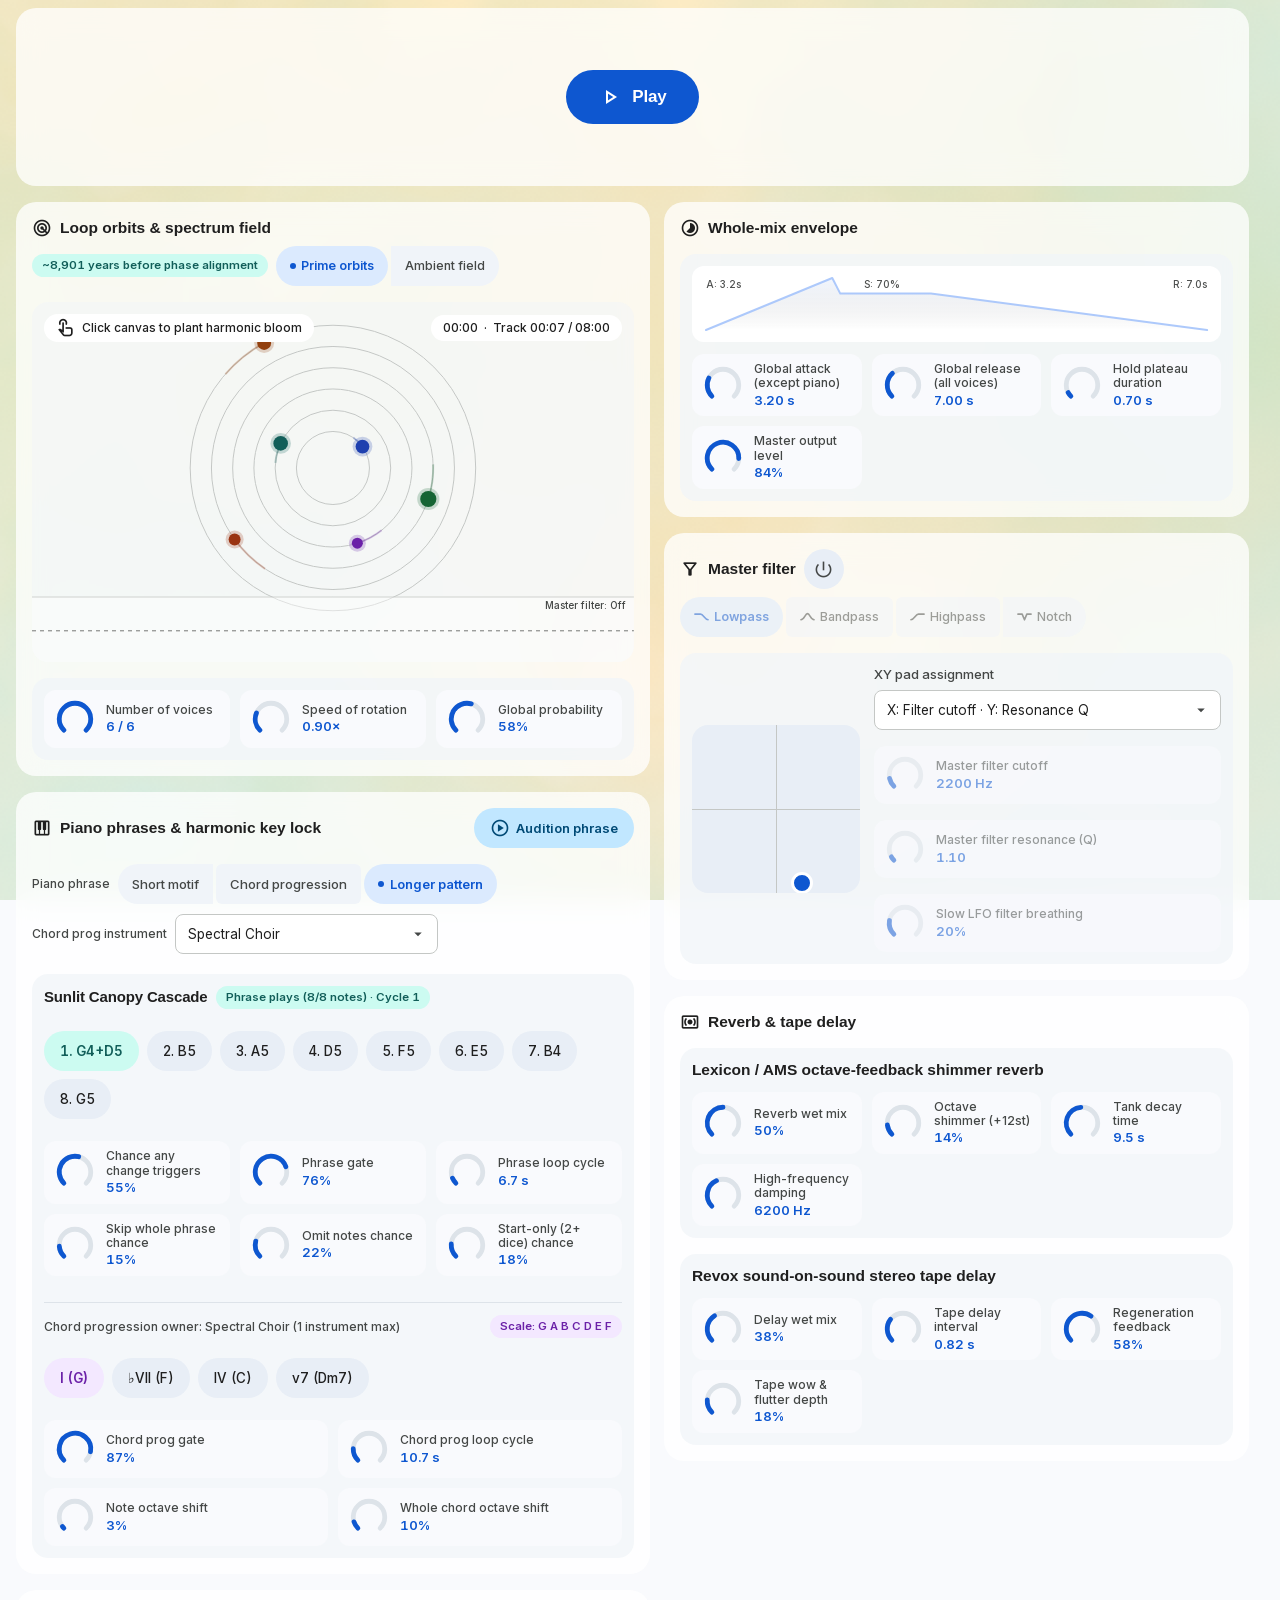
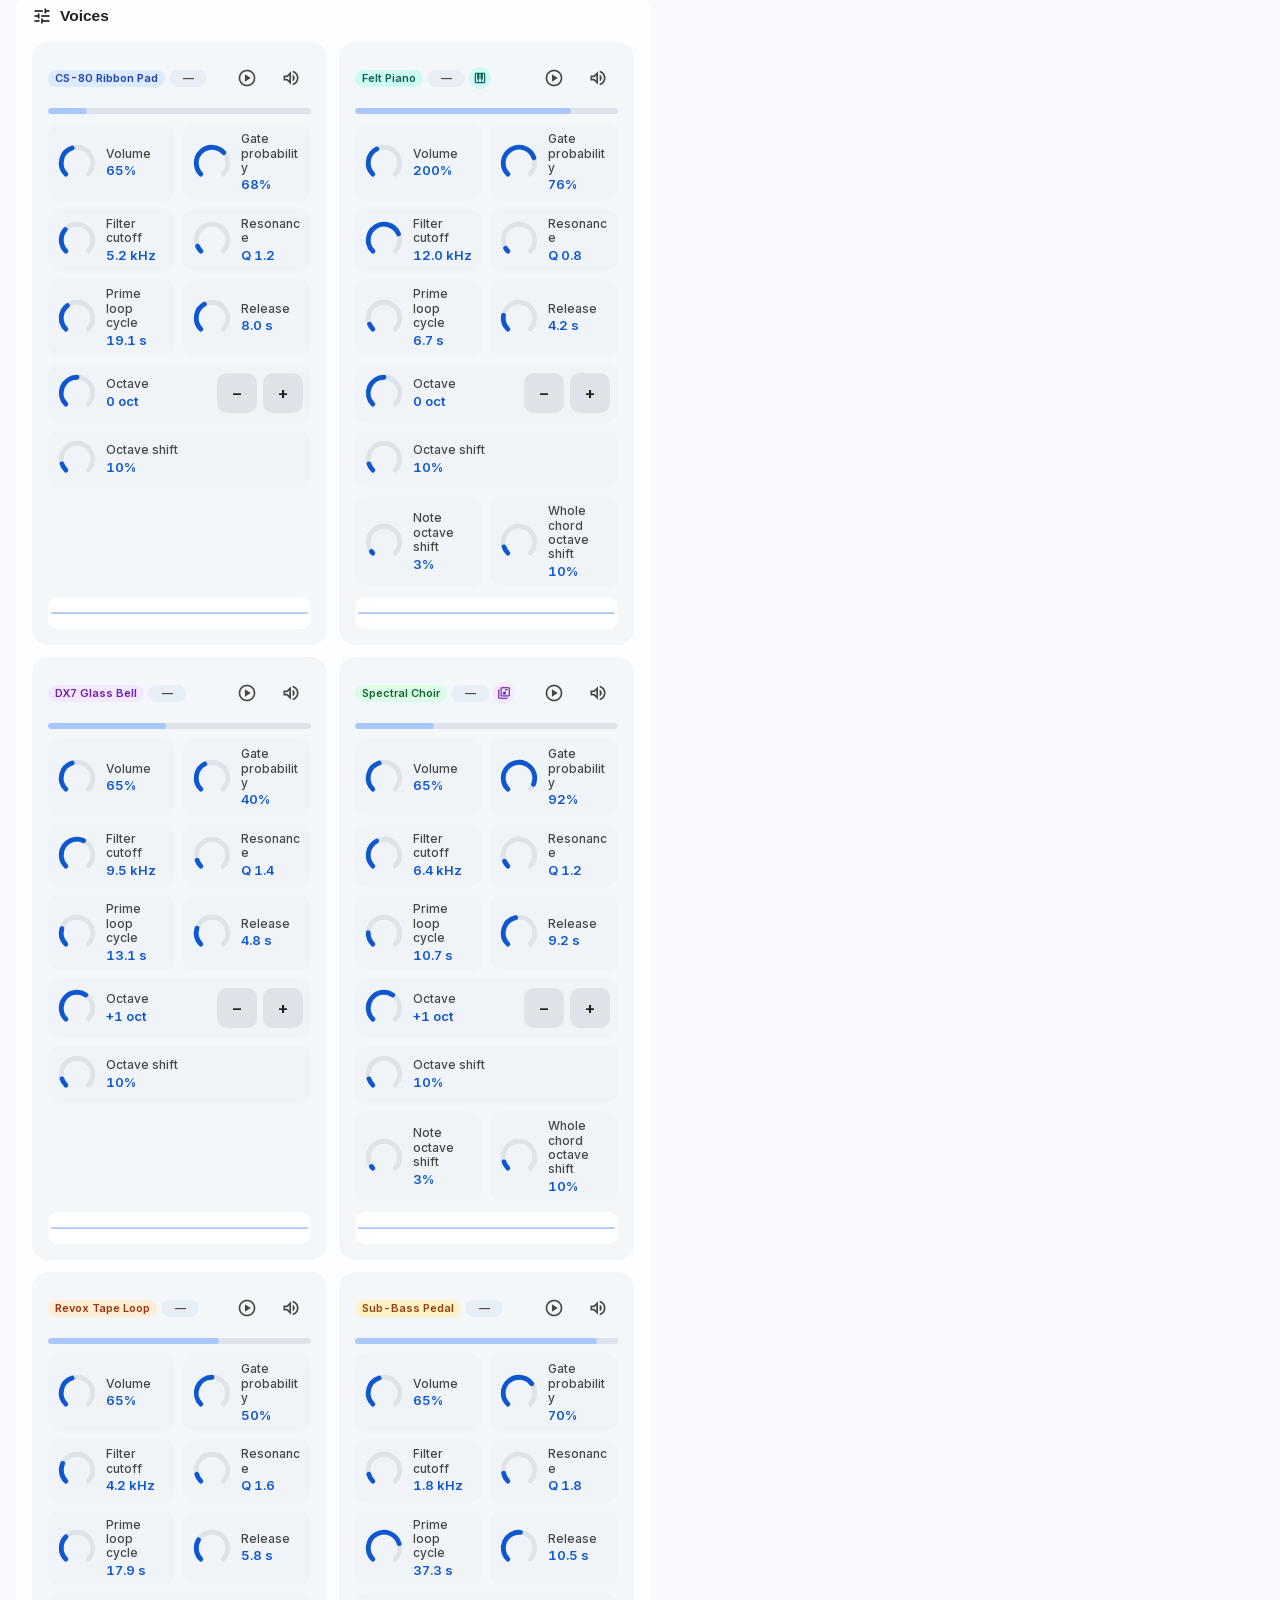
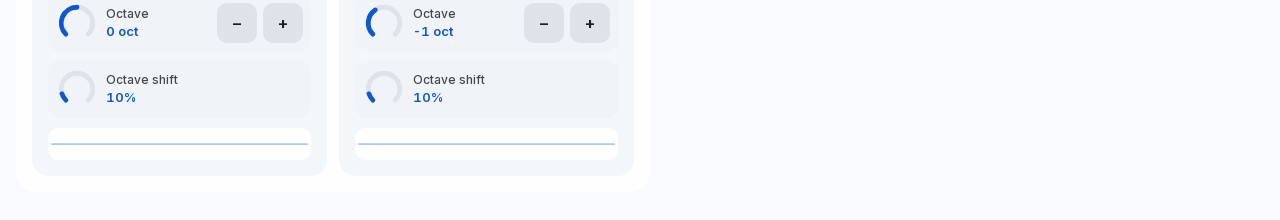
==== index.html @ 73e503b2 "feat(enso): enforce >=40px mobile-friendly touch targets, shared master reverb/delay FX, and Android" ====
<!DOCTYPE html>
<html lang="en">
<head>
  <meta charset="UTF-8">
  <meta name="viewport" content="width=device-width, initial-scale=1.0">
  <title>Enso Soundscapes</title>
  <script>
    if (window.location.protocol !== 'file:' && window.location.hostname !== '127.0.0.1' && window.location.hostname !== 'localhost' && !window.location.hash.includes('selftest=1') && !navigator.webdriver) {
      var l = document.createElement('link');
      l.rel = 'stylesheet';
      l.media = 'print';
      l.onload = function() { this.media = 'all'; };
      l.href = 'https://fonts.googleapis.com/css2?family=Google+Sans+Code:wght@400..700&family=Google+Sans+Flex:opsz,wght@6..144,400..700&family=Material+Symbols+Outlined:opsz,wght,FILL,GRAD@20..48,100..700,0..1,-50..200&display=swap';
      document.head.appendChild(l);
    }
  </script>
  <script id="selftest-spec">/* data-selftest='{"ok":true,"defaultPresetId":"thursday","brandTitleText":"Enso Soundscapes","phraseVariationChanceDefault":0.55,"pwaManifestLinked":true,"mediaSessionSupported":true,"bgKeepAlivePresent":true,"mobileTopBarTwoRows":true,"mobileZeroHorizontalOverflow":true,"canvasRenderedPixels":true}' */</script>
  <meta name="theme-color" content="#0e141b">
  <meta name="mobile-web-app-capable" content="yes">
  <meta name="apple-mobile-web-app-capable" content="yes">
  <meta name="apple-mobile-web-app-status-bar-style" content="black-translucent">
  <meta name="apple-mobile-web-app-title" content="Enso">
  <link rel="manifest" href="manifest.webmanifest">
  <link rel="icon" type="image/svg+xml" href="icons/icon.svg">
  <link rel="apple-touch-icon" href="icons/apple-touch-icon.png">
  <link rel="stylesheet" href="css/tokens.css?v=22">
  <link rel="stylesheet" href="css/styles.css?v=22">
  <link rel="stylesheet" href="css/phrases.css?v=22">
  <link rel="stylesheet" href="css/button-styles.css?v=22">
  <link rel="stylesheet" href="css/slider-styles.css?v=22">
  <link rel="stylesheet" href="css/mixer-dials.css?v=22">
  <link rel="stylesheet" href="css/patch-storage.css?v=22">
  <link rel="stylesheet" href="css/aurora.css?v=22">
</head>
<body class="slider-scope slider-style-tonal-fill-bar slider-size-std startup-banner-active" data-control-style="dials">
  <canvas id="aurora" aria-hidden="true"></canvas>
  <div id="app-root" class="app-shell">
    <!-- Startup Play Banner (Covers Top Bar & Presets Panel on Initial Load) -->
    <section id="startup-play-banner" class="startup-play-banner" aria-label="Start soundscape">
      <button type="button" id="btn-startup-play" class="btn startup-play-btn" aria-label="Play">
        <span class="material-symbols-outlined startup-play-icon" aria-hidden="true">play_arrow</span>
        <span class="startup-play-label">Play</span>
      </button>
    </section>

    <!-- Top App Bar -->
    <header class="top-app-bar">
      <div class="brand-cluster">
        <div class="brand-mark" aria-hidden="true">
          <span class="material-symbols-outlined">graphic_eq</span>
        </div>
        <div>
          <h1 class="brand-title">Enso Soundscapes</h1>
        </div>
      </div>

      <!-- AI Studio Pill-Style Navigation Tabs -->
      <nav class="m3-pill-tabs gm3-connected-dsp" role="tablist" aria-label="Studio views">
        <button type="button" class="m3-pill-tab active" data-tab="studio" role="tab" aria-selected="true">
          <span>Studio</span>
        </button>
        <button type="button" class="m3-pill-tab" data-tab="probability" role="tab" aria-selected="false">
          <span>Scale</span>
        </button>
        <button type="button" class="m3-pill-tab" data-tab="research" role="tab" aria-selected="false">
          <span>Methods</span>
        </button>
      </nav>

      <!-- Global Transport & Theme Actions (Single Primary .btn on screen) -->
      <div id="studio-top-actions" class="top-bar-actions">
        <button type="button" id="btn-play-toggle" class="btn" aria-pressed="false">
          <span id="play-icon" class="material-symbols-outlined">play_arrow</span>
          <span id="play-label">Play</span>
        </button>
        <div id="top-bar-volume-row" class="control-row top-bar-volume-dial">
          <div class="control-label-line">
            <label for="top-master-volume">Volume</label>
            <span id="val-top-master-volume" class="control-value">84%</span>
          </div>
          <input type="range" id="top-master-volume" aria-label="Overall volume" min="0.0" max="1.0" step="0.01" value="0.84" data-default-value="0.84">
        </div>
        <div class="settings-popover-anchor">
          <button type="button" id="btn-settings-toggle" class="icon-btn" aria-label="Mix settings" aria-expanded="false" aria-controls="settings-popover" title="Settings">
            <span class="material-symbols-outlined">settings</span>
          </button>
          <div id="settings-popover" class="settings-popover" role="dialog" aria-label="Voice balance settings" aria-hidden="true">
            <div class="settings-popover-header">
              <span class="settings-popover-title">Voice balance</span>
              <div class="settings-popover-header-actions">
                <button type="button" id="btn-reset-crossfade" class="btn-text settings-reset-btn" title="Reset crossfade to center">Center</button>
                <button type="button" id="btn-close-settings" class="icon-btn settings-close-btn" aria-label="Close settings" title="Close">
                  <span class="material-symbols-outlined">close</span>
                </button>
              </div>
            </div>
            <div class="settings-crossfade-group">
              <div class="crossfade-endpoints-row">
                <div class="crossfade-endpoint">
                  <span class="badge badge-teal">Piano</span>
                  <span id="val-xfade-piano" class="control-value">100%</span>
                </div>
                <span id="val-piano-crossfade" class="crossfade-status-pill">Piano +62%</span>
                <div class="crossfade-endpoint crossfade-endpoint-right">
                  <span id="val-xfade-other" class="control-value">38%</span>
                  <span class="badge badge-blue">All other sounds</span>
                </div>
              </div>
              <div class="crossfade-slider-wrap">
                <input type="range" id="piano-other-crossfade" aria-label="Global voice balance between piano and all other sounds across all tracks" min="-1" max="1" step="0.01" value="-0.62" data-default-value="-0.62">
                <div class="crossfade-center-tick" aria-hidden="true"></div>
              </div>
            </div>

            <div class="settings-divider" role="separator"></div>

            <div class="settings-autocycle-section">
              <div class="settings-autocycle-header">
                <div class="settings-autocycle-title-cluster">
                  <span class="settings-popover-title">Auto-cycle tracks</span>
                  <span id="auto-cycle-status-pill" class="badge badge-teal">Modal 5ths · On</span>
                </div>
                <label class="m3-switch" for="auto-cycle-toggle" title="Automatically transition and blend between tracks in the modal Circle of Fifths">
                  <input type="checkbox" id="auto-cycle-toggle" checked aria-label="Auto-cycle tracks in modal Circle of Fifths">
                  <span class="m3-switch-track">
                    <span class="m3-switch-thumb"></span>
                  </span>
                </label>
              </div>

              <div class="settings-crossfade-group settings-autocycle-group">
                <div class="autocycle-time-row">
                  <label for="auto-cycle-minutes" class="autocycle-time-label">Time to transition</label>
                  <span id="val-auto-cycle-minutes" class="control-value">8 min</span>
                </div>
                <div class="crossfade-slider-wrap">
                  <input type="range" id="auto-cycle-minutes" aria-label="Time to transition between tracks in minutes" min="1" max="30" step="1" value="8" data-default-value="8">
                </div>
                <div class="autocycle-progress-track" aria-hidden="true">
                  <div id="auto-cycle-progress-fill" class="autocycle-progress-fill"></div>
                </div>
                <div class="autocycle-meta-row">
                  <div class="autocycle-meta-stack">
                    <span id="auto-cycle-elapsed-label" class="autocycle-elapsed-text">Sunlit Atrium (G Mixolydian) · 00:00 / 08:00</span>
                    <span id="auto-cycle-next-label" class="autocycle-next-text">Next: Luminous Drift (C Lydian · 6/7 shared notes · P4 tonic (+5 st))</span>
                  </div>
                  <button type="button" id="btn-trigger-transition" class="btn-tonal autocycle-now-btn" title="Smoothly transition and blend into the next modal Circle-of-Fifths track now">
                    <span class="material-symbols-outlined">autorenew</span>
                    <span>Blend next</span>
                  </button>
                </div>
              </div>
            </div>
          </div>
        </div>
        <button type="button" id="btn-theme-toggle" class="icon-btn" aria-label="Theme: Auto (follows system) · Click to switch" title="Theme: Auto (follows system) · Click to switch">
          <span id="theme-icon" class="material-symbols-outlined">brightness_auto</span>
        </button>
      </div>
    </header>

    <!-- Main Workspace -->
    <main class="main-workspace">
      <!-- Top Preset & Scale Strip -->
      <section class="preset-strip-card" aria-label="Generative presets and harmonic scale">
        <div class="preset-pills-row m3-pill-tabs gm3-connected-dsp" id="preset-buttons-container" role="tablist" aria-label="Generative album presets">
          <!-- Populated dynamically from window.ENO_DATA.PRESETS -->
        </div>
        <div class="preset-Controls-right">
          <label for="select-scale" class="control-label-line">
            <span>Scale</span>
          </label>
          <select id="select-scale" class="field-select" aria-label="Harmonic scale mode">
            <!-- Populated from window.ENO_DATA.SCALES -->
          </select>

          <label for="select-circadian" class="control-label-line">
            <span>Circadian rule</span>
          </label>
          <select id="select-circadian" class="field-select" aria-label="Circadian time-of-day rule">
            <!-- Populated from window.ENO_DATA.CIRCADIAN_MODES -->
          </select>

          <div class="patch-actions-group" role="group" aria-label="Patch actions">
            <button type="button" id="btn-save-patch" class="btn-tonal patch-action-btn" title="Save edits to current patch (localStorage + disk)"><span id="save-patch-icon" class="material-symbols-outlined">save</span><span id="save-patch-label">Save patch</span></button>
            <button type="button" id="btn-new-patch" class="btn-tonal patch-action-btn" title="Randomize a new musical patch following the Circle of Fifths"><span id="new-patch-icon" class="material-symbols-outlined">shuffle</span><span>New patch</span></button>
            <button type="button" id="btn-reset-patch" class="icon-btn patch-reset-btn" aria-label="Reset patch to factory defaults" title="Reset patch to factory defaults"><span id="reset-patch-icon" class="material-symbols-outlined">restart_alt</span></button>
          </div>
        </div>
      </section>

      <!-- TAB 1: SOUNDSCAPE STUDIO -->
      <div id="tab-studio" class="tab-panel active" role="tabpanel">
        <div class="studio-bento-grid">
          <!-- Left Column: Generative Field Canvas + 6 Asynchronous Prime Loop Voices -->
          <div class="bento-col">
            <section class="surface-card">
              <div class="card-header-row">
                <div class="card-title-cluster">
                  <span class="material-symbols-outlined">radar</span>
                  <h2 class="card-title">Loop orbits &amp; spectrum field</h2>
                </div>
                <div class="badge-row">
                  <span id="horizon-badge" class="badge badge-teal" title="Estimated time before prime loops align">Non-repeating cycle</span>
                  <div class="m3-pill-tabs gm3-connected-dsp" role="group" aria-label="Canvas display mode">
                    <button type="button" class="m3-pill-tab active" data-canvas-mode="orbits"><span>Prime orbits</span></button>
                    <button type="button" class="m3-pill-tab" data-canvas-mode="deep"><span>Ambient field</span></button>
                  </div>
                </div>
              </div>

              <div class="canvas-stage-wrapper">
                <canvas id="soundscape-canvas"></canvas>
                <div class="canvas-hud-overlay">
                  <div id="canvas-bloom-hint-pill" class="canvas-hud-pill">
                    <span class="material-symbols-outlined">touch_app</span>
                    <span id="canvas-status-text">Click canvas to plant harmonic bloom</span>
                  </div>
                  <div class="canvas-hud-pill">
                    <span id="session-timer-label">00:00</span>
                    <span>·</span>
                    <span id="track-timer-label" title="Current track playing time &amp; modal Circle-of-Fifths auto-cycler">Track 00:00 / 08:00</span>
                  </div>
                </div>
              </div>

              <!-- Global Voices, Rotation Speed & Probability Strip -->
              <div class="nested-card">
                <div class="macro-rack-grid-3">
                  <div class="control-row">
                    <div class="control-label-line">
                      <label for="global-voice-count">Number of voices</label>
                      <span id="val-voice-count" class="control-value">6 / 6</span>
                    </div>
                    <input type="range" id="global-voice-count" min="1" max="6" step="1" value="6">
                  </div>
                  <div class="control-row">
                    <div class="control-label-line">
                      <label for="global-rotation-speed">Speed of rotation</label>
                      <span id="val-rotation-speed" class="control-value">1.00×</span>
                    </div>
                    <input type="range" id="global-rotation-speed" min="0.20" max="3.00" step="0.05" value="1.00">
                  </div>
                  <div class="control-row">
                    <div class="control-label-line">
                      <label for="global-probability">Global probability</label>
                      <span id="val-global-probability" class="control-value">63%</span>
                    </div>
                    <input type="range" id="global-probability" min="0.05" max="1.00" step="0.01" value="0.63">
                  </div>
                </div>
              </div>
            </section>

            <!-- Piano Phrases & Harmonic Key Lock Card -->
            <section class="surface-card piano-phrases-card">
              <div class="card-header-row">
                <div class="card-title-cluster">
                  <span class="material-symbols-outlined">piano</span>
                  <h2 class="card-title">Piano phrases &amp; harmonic key lock</h2>
                </div>
                <div class="badge-row">
                  <button type="button" id="btn-audition-phrase" class="btn-tonal" title="Audition the repeated piano phrase immediately">
                    <span class="material-symbols-outlined">play_circle</span>
                    <span>Audition phrase</span>
                  </button>
                </div>
              </div>

              <div class="phrase-controls-grid">
                <div class="phrase-control-cluster">
                  <span class="phrase-control-label">Piano phrase</span>
                  <div class="m3-pill-tabs gm3-connected-dsp" id="piano-phrase-type-tabs" role="group" aria-label="Piano phrase type">
                    <button type="button" class="m3-pill-tab" data-phrase-type="short_motif"><span>Short motif</span></button>
                    <button type="button" class="m3-pill-tab" data-phrase-type="chord_progression"><span>Chord progression</span></button>
                    <button type="button" class="m3-pill-tab active" data-phrase-type="longer_pattern"><span>Longer pattern</span></button>
                  </div>
                </div>

                <div class="phrase-control-cluster">
                  <label for="select-chord-prog-voice" class="phrase-control-label">Chord prog instrument</label>
                  <select id="select-chord-prog-voice" class="field-select" aria-label="Chord progression instrument">
                    <option value="piano">Felt Piano (chord progression)</option>
                    <option value="pad">CS-80 Ribbon Pad</option>
                    <option value="choir" selected>Spectral Choir</option>
                    <option value="tape">Revox Tape Loop</option>
                    <option value="bell">DX7 Glass Bell</option>
                    <option value="none">None (motifs &amp; single notes only)</option>
                  </select>
                </div>
              </div>

              <div class="nested-card">
                <div class="phrase-title-row">
                  <div class="phrase-title-cluster">
                    <span id="piano-phrase-title" class="piano-phrase-title">Sunlit Canopy Cascade</span>
                    <span id="piano-phrase-meta" class="badge badge-teal">Phrase plays (4/4 notes) · Default</span>
                  </div>
                </div>
                <div id="phrase-steps-strip" class="phrase-steps-strip" role="list"></div>
                <div class="macro-rack-grid-3 phrase-chance-grid" style="margin-top: 10px;">
                  <div class="control-row">
                    <div class="control-label-line">
                      <label for="phrase-variation-chance">Chance any change triggers</label>
                      <span id="val-phrase-variation-chance" class="control-value">55%</span>
                    </div>
                    <input type="range" id="phrase-variation-chance" min="0" max="1" step="0.01" value="0.55">
                  </div>
                  <div class="control-row">
                    <div class="control-label-line">
                      <label for="phrase-gate-prob">Phrase gate</label>
                      <span id="val-phrase-gate-prob" class="control-value">82%</span>
                    </div>
                    <input type="range" id="phrase-gate-prob" min="0" max="1" step="0.01" value="0.82">
                  </div>
                  <div class="control-row">
                    <div class="control-label-line">
                      <label for="phrase-loop-cycle">Phrase loop cycle</label>
                      <span id="val-phrase-loop-cycle" class="control-value">7.9 s</span>
                    </div>
                    <input type="range" id="phrase-loop-cycle" min="3.1" max="47.3" step="0.2" value="7.9">
                  </div>
                  <div class="control-row">
                    <div class="control-label-line">
                      <label for="phrase-skip-chance">Skip whole phrase chance</label>
                      <span id="val-phrase-skip-chance" class="control-value">15%</span>
                    </div>
                    <input type="range" id="phrase-skip-chance" min="0" max="1" step="0.01" value="0.15">
                  </div>
                  <div class="control-row">
                    <div class="control-label-line">
                      <label for="phrase-note-gate">Omit notes chance</label>
                      <span id="val-phrase-note-gate" class="control-value">22%</span>
                    </div>
                    <input type="range" id="phrase-note-gate" min="0" max="1" step="0.01" value="0.22">
                  </div>
                  <div class="control-row">
                    <div class="control-label-line">
                      <label for="phrase-completion-gate">Start-only (2+ dice) chance</label>
                      <span id="val-phrase-completion-gate" class="control-value">18%</span>
                    </div>
                    <input type="range" id="phrase-completion-gate" min="0" max="1" step="0.01" value="0.18">
                  </div>
                </div>

                <div class="chord-prog-header-row">
                  <span id="chord-prog-owner-label" class="chord-prog-owner-text">Chord progression owner: Felt Piano (1 instrument max)</span>
                  <span id="key-scale-notes-badge" class="badge badge-purple">Scale: E♭ F G A B♭ C D</span>
                </div>
                <div id="chord-prog-strip" class="phrase-steps-strip" role="list"></div>
                <div class="macro-rack-grid-3 chord-prog-controls-grid" style="margin-top: 10px;">
                  <div class="control-row">
                    <div class="control-label-line">
                      <label for="chord-prog-gate">Chord prog gate</label>
                      <span id="val-chord-prog-gate" class="control-value">74%</span>
                    </div>
                    <input type="range" id="chord-prog-gate" min="0" max="1" step="0.01" value="0.74">
                  </div>
                  <div class="control-row">
                    <div class="control-label-line">
                      <label for="chord-prog-cycle">Chord prog loop cycle</label>
                      <span id="val-chord-prog-cycle" class="control-value">17.3 s</span>
                    </div>
                    <input type="range" id="chord-prog-cycle" min="3.1" max="47.3" step="0.2" value="17.3">
                  </div>
                  <div class="control-row">
                    <div class="control-label-line">
                      <label for="phrase-note-octave-shift">Note octave shift</label>
                      <span id="val-phrase-note-octave-shift" class="control-value">3%</span>
                    </div>
                    <input type="range" id="phrase-note-octave-shift" data-default-value="0.03" min="0" max="1" step="0.01" value="0.03">
                  </div>
                  <div class="control-row">
                    <div class="control-label-line">
                      <label for="phrase-chord-octave-shift">Whole chord octave shift</label>
                      <span id="val-phrase-chord-octave-shift" class="control-value">10%</span>
                    </div>
                    <input type="range" id="phrase-chord-octave-shift" data-default-value="0.10" min="0" max="1" step="0.01" value="0.10">
                  </div>
                </div>
              </div>
            </section>

            <!-- 6 Aleatoric Voices Grid -->
            <section class="surface-card">
              <div class="card-header-row">
                <div class="card-title-cluster">
                  <span class="material-symbols-outlined">tune</span>
                  <h2 class="card-title">Voices</h2>
                </div>
              </div>
              <div id="voices-cards-container" class="voices-grid">
                <!-- Populated dynamically from window.ENO_DATA.VOICES -->
              </div>
            </section>
          </div>

          <!-- Right Column: Whole-Mix Master Performance Console (Attack/Release, Filter/Res, Reverb/Shimmer, Delay) -->
          <div class="bento-col">
            <!-- 1. Global Attack & Release Macro on All Sounds at Once -->
            <section class="surface-card">
              <div class="card-header-row">
                <div class="card-title-cluster">
                  <span class="material-symbols-outlined">timelapse</span>
                  <h2 class="card-title">Whole-mix envelope</h2>
                </div>
              </div>

              <div class="nested-card">
                <div class="envelope-preview-box">
                  <canvas id="envelope-canvas"></canvas>
                </div>
                <div class="macro-rack-grid">
                  <div class="control-row">
                    <div class="control-label-line">
                      <label for="global-attack">Global attack (except piano)</label>
                      <span id="val-global-attack" class="control-value">2.40 s</span>
                    </div>
                    <input type="range" id="global-attack" min="0.05" max="12.0" step="0.05" value="2.40">
                  </div>
                  <div class="control-row">
                    <div class="control-label-line">
                      <label for="global-release">Global release (all voices)</label>
                      <span id="val-global-release" class="control-value">6.80 s</span>
                    </div>
                    <input type="range" id="global-release" min="0.20" max="20.0" step="0.10" value="6.80">
                  </div>
                  <div class="control-row">
                    <div class="control-label-line">
                      <label for="global-sustain">Hold plateau duration</label>
                      <span id="val-global-sustain" class="control-value">1.80 s</span>
                    </div>
                    <input type="range" id="global-sustain" min="0.10" max="10.0" step="0.10" value="1.80">
                  </div>
                  <div class="control-row">
                    <div class="control-label-line">
                      <label for="master-volume">Master output level</label>
                      <span id="val-master-volume" class="control-value">84%</span>
                    </div>
                    <input type="range" id="master-volume" min="0.0" max="1.0" step="0.01" value="0.84" data-default-value="0.84">
                  </div>
                </div>
              </div>
            </section>

            <!-- 2. Master Filter / Resonance + XY Performance Pad -->
            <section id="master-filter-card" class="surface-card is-filter-bypassed">
              <div class="card-header-row">
                <div class="card-title-cluster">
                  <span class="material-symbols-outlined">filter_alt</span>
                  <h2 class="card-title">Master filter</h2>
                  <button type="button" id="btn-master-filter-power" class="icon-btn master-filter-power-btn" aria-pressed="false" aria-label="Turn master filter on or off" title="Master filter: Off · Click to turn on">
                    <span class="material-symbols-outlined" aria-hidden="true">power_settings_new</span>
                  </button>
                </div>
                <div class="m3-pill-tabs gm3-connected-dsp" role="group" aria-label="Master filter type">
                  <button type="button" class="m3-pill-tab active" data-filter-type="lowpass"><svg class="curve-svg" viewBox="0 0 16 10" aria-hidden="true"><path d="M1 2.5 H7 C10 2.5 11.5 8.5 15 8.5"/></svg><span>Lowpass</span></button>
                  <button type="button" class="m3-pill-tab" data-filter-type="bandpass"><svg class="curve-svg" viewBox="0 0 16 10" aria-hidden="true"><path d="M1 8.5 C4.5 8.5 5.5 2 8 2 C10.5 2 11.5 8.5 15 8.5"/></svg><span>Bandpass</span></button>
                  <button type="button" class="m3-pill-tab" data-filter-type="highpass"><svg class="curve-svg" viewBox="0 0 16 10" aria-hidden="true"><path d="M1 8.5 C4.5 8.5 6 2.5 9 2.5 H15"/></svg><span>Highpass</span></button>
                  <button type="button" class="m3-pill-tab" data-filter-type="notch"><svg class="curve-svg" viewBox="0 0 16 10" aria-hidden="true"><path d="M1 2.5 H5.5 L8 8.5 L10.5 2.5 H15"/></svg><span>Notch</span></button>
                </div>
              </div>

              <div class="nested-card">
                <div class="xy-pad-layout">
                  <div id="xy-pad" class="xy-pad-surface" aria-label="2D XY performance controller">
                    <div class="xy-pad-crosshair-x"></div>
                    <div class="xy-pad-crosshair-y"></div>
                    <div id="xy-puck" class="xy-pad-puck"></div>
                  </div>
                  <div class="bento-col">
                    <div class="control-row">
                      <label for="select-xy-target" class="control-label-line">
                        <span>XY pad assignment</span>
                      </label>
                      <select id="select-xy-target" class="field-select">
                        <option value="filter">X: Filter cutoff · Y: Resonance Q</option>
                        <option value="envelope">X: Global attack · Y: Global release</option>
                        <option value="space">X: Shimmer octave · Y: Tape delay feedback</option>
                      </select>
                    </div>
                    <div class="control-row">
                      <div class="control-label-line">
                        <label for="filter-cutoff">Master filter cutoff</label>
                        <span id="val-filter-cutoff" class="control-value">2800 Hz</span>
                      </div>
                      <input type="range" id="filter-cutoff" min="40" max="18000" step="10" value="2800">
                    </div>
                    <div class="control-row">
                      <div class="control-label-line">
                        <label for="filter-resonance">Master filter resonance (Q)</label>
                        <span id="val-filter-resonance" class="control-value">1.40</span>
                      </div>
                      <input type="range" id="filter-resonance" min="0.1" max="18.0" step="0.1" value="1.4">
                    </div>
                    <div class="control-row">
                      <div class="control-label-line">
                        <label for="filter-drift">Slow LFO filter breathing</label>
                        <span id="val-filter-drift" class="control-value">25%</span>
                      </div>
                      <input type="range" id="filter-drift" min="0" max="1" step="0.01" value="0.25">
                    </div>
                  </div>
                </div>
              </div>
            </section>

            <!-- 3. Eno / Lanois Shimmer Reverb & Revox Tape Delay -->
            <section class="surface-card">
              <div class="card-header-row">
                <div class="card-title-cluster">
                  <span class="material-symbols-outlined">surround_sound</span>
                  <h2 class="card-title">Reverb &amp; tape delay</h2>
                </div>
              </div>

              <div class="nested-card">
                <div class="card-header-row">
                  <h3 class="card-title">Lexicon / AMS octave-feedback shimmer reverb</h3>
                </div>
                <div class="macro-rack-grid">
                  <div class="control-row">
                    <div class="control-label-line">
                      <label for="reverb-mix">Reverb wet mix</label>
                      <span id="val-reverb-mix" class="control-value">64%</span>
                    </div>
                    <input type="range" id="reverb-mix" min="0" max="1" step="0.01" value="0.64">
                  </div>
                  <div class="control-row">
                    <div class="control-label-line">
                      <label for="reverb-shimmer">Octave shimmer (+12st)</label>
                      <span id="val-reverb-shimmer" class="control-value">48%</span>
                    </div>
                    <input type="range" id="reverb-shimmer" min="0" max="1" step="0.01" value="0.48">
                  </div>
                  <div class="control-row">
                    <div class="control-label-line">
                      <label for="reverb-decay">Tank decay time</label>
                      <span id="val-reverb-decay" class="control-value">8.5 s</span>
                    </div>
                    <input type="range" id="reverb-decay" min="1.5" max="18.0" step="0.5" value="8.5">
                  </div>
                  <div class="control-row">
                    <div class="control-label-line">
                      <label for="reverb-damping">High-frequency damping</label>
                      <span id="val-reverb-damping" class="control-value">5200 Hz</span>
                    </div>
                    <input type="range" id="reverb-damping" min="800" max="14000" step="100" value="5200">
                  </div>
                </div>
              </div>

              <div class="nested-card">
                <div class="card-header-row">
                  <h3 class="card-title">Revox sound-on-sound stereo tape delay</h3>
                </div>
                <div class="macro-rack-grid">
                  <div class="control-row">
                    <div class="control-label-line">
                      <label for="delay-mix">Delay wet mix</label>
                      <span id="val-delay-mix" class="control-value">38%</span>
                    </div>
                    <input type="range" id="delay-mix" min="0" max="1" step="0.01" value="0.38">
                  </div>
                  <div class="control-row">
                    <div class="control-label-line">
                      <label for="delay-time">Tape delay interval</label>
                      <span id="val-delay-time" class="control-value">0.68 s</span>
                    </div>
                    <input type="range" id="delay-time" min="0.12" max="2.40" step="0.02" value="0.68">
                  </div>
                  <div class="control-row">
                    <div class="control-label-line">
                      <label for="delay-feedback">Regeneration feedback</label>
                      <span id="val-delay-feedback" class="control-value">52%</span>
                    </div>
                    <input type="range" id="delay-feedback" min="0" max="0.92" step="0.01" value="0.52">
                  </div>
                  <div class="control-row">
                    <div class="control-label-line">
                      <label for="delay-wow">Tape wow &amp; flutter depth</label>
                      <span id="val-delay-wow" class="control-value">28%</span>
                    </div>
                    <input type="range" id="delay-wow" min="0" max="1" step="0.01" value="0.28">
                  </div>
                </div>
              </div>
            </section>
          </div>
        </div>
      </div>

      <!-- TAB 2: PROBABILITY MATRIX & DEEP LISTENING TELEMETRY -->
      <div id="tab-probability" class="tab-panel" role="tabpanel">
        <div class="studio-bento-grid">
          <div class="bento-col">
            <section class="surface-card">
              <div class="card-header-row">
                <div class="card-title-cluster">
                  <span class="material-symbols-outlined">casino</span>
                  <h2 class="card-title">Modal scale degree probability weights</h2>
                </div>
                <span id="matrix-scale-badge" class="badge badge-blue">Eb Lydian Suspended</span>
              </div>
              <div id="degree-weights-container" class="degree-weights-grid">
                <!-- Populated dynamically from current scale degrees -->
              </div>
              <div class="nested-card">
                <div class="macro-rack-grid">
                  <div class="control-row">
                    <div class="control-label-line">
                      <label for="prob-density-bias">Logic Scripter density gate (thinner / thickener)</label>
                      <span id="val-density-bias" class="control-value">0%</span>
                    </div>
                    <input type="range" id="prob-density-bias" min="-0.5" max="0.5" step="0.01" value="0">
                  </div>
                  <div class="control-row">
                    <div class="control-label-line">
                      <label for="prob-time-stretch">Prime loop cycle time stretch</label>
                      <span id="val-time-stretch" class="control-value">1.00×</span>
                    </div>
                    <input type="range" id="prob-time-stretch" min="0.25" max="3.0" step="0.05" value="1.0">
                  </div>
                  <div class="control-row">
                    <div class="control-label-line">
                      <label for="prob-mutation-rate">Memory motif mutation rate</label>
                      <span id="val-mutation-rate" class="control-value">35%</span>
                    </div>
                    <input type="range" id="prob-mutation-rate" min="0" max="1" step="0.01" value="0.35">
                  </div>
                  <div class="control-row">
                    <div class="control-label-line">
                      <span>Recent motif memory buffer</span>
                      <span id="motif-memory-display" class="control-value">—</span>
                    </div>
                  </div>
                </div>
              </div>
            </section>
          </div>

          <div class="bento-col">
            <section class="surface-card">
              <div class="card-header-row">
                <div class="card-title-cluster">
                  <span class="material-symbols-outlined">receipt_long</span>
                  <h2 class="card-title">Live probability gate telemetry</h2>
                </div>
                <div class="input-wrapper">
                  <input type="text" id="filter-log-input" class="m3-input-field" placeholder="Filter events by voice or note">
                  <button type="button" id="btn-clear-log-filter" class="input-clear-btn" aria-label="Clear filter" title="Clear field">
                    <span class="material-symbols-outlined">close</span>
                  </button>
                </div>
              </div>
              <div id="event-log-container" class="event-log-list">
                <!-- Populated dynamically as probability gates fire -->
              </div>
            </section>
          </div>
        </div>
      </div>

      <!-- TAB 3: BRIAN ENO METHODS & RESEARCH -->
      <div id="tab-research" class="tab-panel" role="tabpanel">
        <div class="research-homage-banner">
          <div class="research-homage-main">
            <p class="research-homage-text">
              This is an interactive research piece and an homage to <strong>Brian Eno</strong> by <strong>Bill Tribble</strong> in collaboration with <strong>Gemini 4</strong>.
            </p>
          </div>
        </div>
        <div class="card-header-row">
          <div class="card-title-cluster">
            <span class="material-symbols-outlined">library_music</span>
            <h2 class="card-title">Brian Eno's aleatoric &amp; generative studio methods</h2>
          </div>
          <div class="input-wrapper">
            <input type="text" id="search-research-input" class="m3-input-field" placeholder="Filter techniques or methods">
            <button type="button" id="btn-clear-research" class="input-clear-btn" aria-label="Clear search" title="Clear field">
              <span class="material-symbols-outlined">close</span>
            </button>
          </div>
        </div>
        <div id="research-cards-container" class="research-grid">
          <!-- Populated from window.ENO_DATA.RESEARCH_CARDS -->
        </div>
      </div>
    </main>

    <!-- GM3 New Patch Modal -->
    <div id="new-patch-modal-backdrop" class="patch-modal-backdrop" aria-hidden="true">
      <div class="patch-modal-card" role="dialog" aria-modal="true" aria-labelledby="new-patch-modal-title">
        <div class="card-header-row">
          <div class="card-title-cluster">
            <span class="material-symbols-outlined">tune</span>
            <h2 id="new-patch-modal-title" class="card-title">New soundscape patch</h2>
          </div>
          <button type="button" id="btn-close-patch-modal" class="icon-btn" aria-label="Close modal" title="Close"><span class="material-symbols-outlined">close</span></button>
        </div>
        <div class="patch-modal-field">
          <label for="new-patch-name-input" class="control-label-line">
            <span>Patch name</span>
            <span id="new-patch-context-badge" class="badge badge-teal">G Mixolydian</span>
          </label>
          <div class="input-wrapper patch-modal-input-wrapper">
            <input type="text" id="new-patch-name-input" class="m3-input-field" placeholder="e.g. Midnight Conservatory" maxlength="40">
            <button type="button" id="btn-clear-patch-name" class="input-clear-btn" aria-label="Clear patch name" title="Clear field"><span class="material-symbols-outlined">close</span></button>
          </div>
        </div>
        <div class="patch-modal-actions">
          <button type="button" id="btn-cancel-patch-modal" class="btn-text">Cancel</button>
          <button type="button" id="btn-confirm-new-patch" class="btn"><span class="material-symbols-outlined">bookmark_add</span><span>Create patch</span></button>
        </div>
      </div>
    </div>
    <!-- GM3 Delete User Patch Modal -->
    <div id="delete-patch-modal-backdrop" class="patch-modal-backdrop" aria-hidden="true">
      <div class="patch-modal-card" role="dialog" aria-modal="true" aria-labelledby="delete-patch-modal-title">
        <div class="card-header-row">
          <div class="card-title-cluster">
            <span class="material-symbols-outlined">delete_outline</span>
            <h2 id="delete-patch-modal-title" class="card-title">Delete user patch?</h2>
          </div>
          <button type="button" id="btn-close-delete-modal" class="icon-btn" aria-label="Close modal" title="Close"><span class="material-symbols-outlined">close</span></button>
        </div>
        <div class="patch-modal-field">
          <p id="delete-patch-modal-message" class="patch-delete-confirm-text">Are you sure you want to delete this patch? This action cannot be undone.</p>
        </div>
        <div class="patch-modal-actions">
          <button type="button" id="btn-cancel-delete-modal" class="btn-text">Cancel</button>
          <button type="button" id="btn-confirm-delete-patch" class="btn btn-delete-danger"><span class="material-symbols-outlined">delete</span><span>Delete patch</span></button>
        </div>
      </div>
    </div>
  </div>

  <script src="js/presets.js?v=22"></script>
  <script src="js/pwa-media.js?v=22"></script>
  <script src="js/audio-engine.js?v=22"></script>
  <script src="js/piano-sampler.js?v=22"></script>
  <script src="js/track-styles.js?v=22"></script>
  <script src="js/probability-engine.js?v=22"></script>
  <script src="js/phrase-patterns.js?v=22"></script>
  <script src="js/phrase-engine.js?v=22"></script>
  <script src="js/phrase-ui.js?v=22"></script>
  <script src="js/octave-and-motion.js?v=22"></script>
  <script src="js/aurora.js?v=22"></script>
  <script src="js/visualizer.js?v=22"></script>
  <script src="js/voice-cards.js?v=22"></script>
  <script src="js/auto-cycler.js?v=22"></script>
  <script src="js/auto-cycler-sim.js?v=22"></script>
  <script src="js/app.js?v=22"></script>
  <script src="js/slider-styles.js?v=22"></script>
  <script src="js/patch-randomizer.js?v=22"></script>
  <script src="js/patch-modal.js?v=22"></script>
  <script src="js/patch-storage.js?v=22"></script>
  <script src="js/mixer-dials.js?v=22"></script>
  <script src="js/selftest-runner.js?v=22"></script>
</body>
</html>
---- css/tokens.css ----
/* Google Material 3 (GM3) Canonical Color Tokens — Light + Dark.
   Link this from entry HTML <head>. Never hardcode hex; use var(--md-sys-color-*). */

@font-face {
  font-family: 'Inter';
  font-style: normal;
  font-weight: 100 900;
  font-display: block;
  src: url('../fonts/InterVariable.woff2') format('woff2-variations'), url('../fonts/InterVariable.woff2') format('woff2'), local('Inter');
}

@font-face {
  font-family: 'Google Sans Code';
  font-style: normal;
  font-weight: 400 700;
  font-display: block;
  src: url('../fonts/GoogleSansCode.ttf') format('truetype'), local('Google Sans Code'), local('Google Sans Mono');
}

@font-face {
  font-family: 'Google Sans Mono';
  font-style: normal;
  font-weight: 400 700;
  font-display: block;
  src: url('../fonts/GoogleSansCode.ttf') format('truetype'), local('Google Sans Mono'), local('Google Sans Code');
}

:root {
  --md-sys-color-primary: #0E57D0;
  --md-sys-color-on-primary: #FFFFFF;
  --md-sys-color-primary-container: #D3E3FD;
  --md-sys-color-on-primary-container: #0842A1;
  --md-sys-color-secondary: #01639C;
  --md-sys-color-on-secondary: #FFFFFF;
  --md-sys-color-secondary-container: #C1E7FF;
  --md-sys-color-on-secondary-container: #004A76;
  --md-sys-color-tertiary: #146C2E;
  --md-sys-color-on-tertiary: #FFFFFF;
  --md-sys-color-tertiary-container: #C4EED1;
  --md-sys-color-on-tertiary-container: #125223;
  --md-sys-color-error: #B3261E;
  --md-sys-color-on-error: #FFFFFF;
  --md-sys-color-error-container: #F9DEDC;
  --md-sys-color-on-error-container: #8C1D18;
  --md-sys-color-background: #FFFFFF;
  --md-sys-color-on-background: #1F1F1F;
  --md-sys-color-surface: #FFFFFF;
  --md-sys-color-on-surface: #1F1F1F;
  --md-sys-color-surface-variant: #E0E3E1;
  --md-sys-color-on-surface-variant: #444746;
  --md-sys-color-outline: #747775;
  --md-sys-color-outline-variant: #C4C7C5;
  --md-sys-color-shadow: #000000;
  --md-sys-color-scrim: #000000;
  --md-sys-color-inverse-surface: #303030;
  --md-sys-color-inverse-on-surface: #F2F2F2;
  --md-sys-color-inverse-primary: #A9C7FB;
  --md-sys-color-surface-tint: #6991D6;
  --md-sys-color-surface-dim: #D4DBE4;
  --md-sys-color-surface-bright: #FFFFFF;

  /* Tonal Surface Container Hierarchy */
  --md-sys-color-surface-container-lowest: #FFFFFF;
  --md-sys-color-surface-container-low: #F9FAFD;
  --md-sys-color-surface-container: #F0F4F9;
  --md-sys-color-surface-container-high: #E8EEF6;
  --md-sys-color-surface-container-highest: #DDE3E9;

  /* Paired Tonal Status & Category Badge Tokens */
  --md-sys-color-blue-tonal: #DBEAFE;
  --md-sys-color-on-blue-tonal: #1E40AF;
  --md-sys-color-green-tonal: #DCFCE7;
  --md-sys-color-on-green-tonal: #166534;
  --md-sys-color-yellow-tonal: #FEF3C7;
  --md-sys-color-on-yellow-tonal: #92400E;
  --md-sys-color-orange-tonal: #FFEDD5;
  --md-sys-color-on-orange-tonal: #9A3412;
  --md-sys-color-red-tonal: #FFE4E6;
  --md-sys-color-on-red-tonal: #9F1239;
  --md-sys-color-purple-tonal: #F3E8FF;
  --md-sys-color-on-purple-tonal: #6B21A8;
  --md-sys-color-teal-tonal: #CCFBF1;
  --md-sys-color-on-teal-tonal: #115E59;

  /* Typography Family Tokens */
  --md-ref-typeface-brand: 'Google Sans Flex', 'Google Sans', sans-serif;
  --md-ref-typeface-plain: 'Inter', sans-serif;
  --md-ref-typeface-mono: 'Google Sans Code', 'Google Sans Mono', 'Roboto Mono', monospace;
  --font-family-display: var(--md-ref-typeface-brand);
  --font-family-body: var(--md-ref-typeface-plain);
  --font-family-mono: var(--md-ref-typeface-mono);

  /* 1:1 Shorthand Aliases */
  --color-primary: var(--md-sys-color-primary);
  --color-on-primary: var(--md-sys-color-on-primary);
  --color-primary-container: var(--md-sys-color-primary-container);
  --color-on-primary-container: var(--md-sys-color-on-primary-container);
  --color-secondary: var(--md-sys-color-secondary);
  --color-on-secondary: var(--md-sys-color-on-secondary);
  --color-secondary-container: var(--md-sys-color-secondary-container);
  --color-on-secondary-container: var(--md-sys-color-on-secondary-container);
  --color-tertiary: var(--md-sys-color-tertiary);
  --color-on-tertiary: var(--md-sys-color-on-tertiary);
  --color-tertiary-container: var(--md-sys-color-tertiary-container);
  --color-on-tertiary-container: var(--md-sys-color-on-tertiary-container);
  --color-error: var(--md-sys-color-error);
  --color-on-error: var(--md-sys-color-on-error);
  --color-error-container: var(--md-sys-color-error-container);
  --color-on-error-container: var(--md-sys-color-on-error-container);
  --color-background: var(--md-sys-color-background);
  --color-on-background: var(--md-sys-color-on-background);
  --color-surface: var(--md-sys-color-surface);
  --color-on-surface: var(--md-sys-color-on-surface);
  --color-surface-variant: var(--md-sys-color-surface-variant);
  --color-on-surface-variant: var(--md-sys-color-on-surface-variant);
  --color-outline: var(--md-sys-color-outline);
  --color-outline-variant: var(--md-sys-color-outline-variant);
  --color-surface-container-lowest: var(--md-sys-color-surface-container-lowest);
  --color-surface-container-low: var(--md-sys-color-surface-container-low);
  --color-surface-container: var(--md-sys-color-surface-container);
  --color-surface-container-high: var(--md-sys-color-surface-container-high);
  --color-surface-container-highest: var(--md-sys-color-surface-container-highest);
  --color-blue-tonal: var(--md-sys-color-blue-tonal);
  --color-on-blue-tonal: var(--md-sys-color-on-blue-tonal);
  --color-green-tonal: var(--md-sys-color-green-tonal);
  --color-on-green-tonal: var(--md-sys-color-on-green-tonal);
  --color-yellow-tonal: var(--md-sys-color-yellow-tonal);
  --color-on-yellow-tonal: var(--md-sys-color-on-yellow-tonal);
  --color-orange-tonal: var(--md-sys-color-orange-tonal);
  --color-on-orange-tonal: var(--md-sys-color-on-orange-tonal);
  --color-red-tonal: var(--md-sys-color-red-tonal);
  --color-on-red-tonal: var(--md-sys-color-on-red-tonal);
  --color-purple-tonal: var(--md-sys-color-purple-tonal);
  --color-on-purple-tonal: var(--md-sys-color-on-purple-tonal);
  --color-teal-tonal: var(--md-sys-color-teal-tonal);
  --color-on-teal-tonal: var(--md-sys-color-on-teal-tonal);
}

[data-theme='dark'] {
  --md-sys-color-primary: #A7C7FA;
  --md-sys-color-on-primary: #072E70;
  --md-sys-color-primary-container: #0842A1;
  --md-sys-color-on-primary-container: #D3E3FD;
  --md-sys-color-secondary: #80CFFF;
  --md-sys-color-on-secondary: #003355;
  --md-sys-color-secondary-container: #004A77;
  --md-sys-color-on-secondary-container: #C1E7FF;
  --md-sys-color-tertiary: #6DD58C;
  --md-sys-color-on-tertiary: #0A3818;
  --md-sys-color-tertiary-container: #125223;
  --md-sys-color-on-tertiary-container: #C4EED1;
  --md-sys-color-error: #F1B8B5;
  --md-sys-color-on-error: #5F1410;
  --md-sys-color-error-container: #8C1D18;
  --md-sys-color-on-error-container: #F9DEDC;
  --md-sys-color-background: #131314;
  --md-sys-color-on-background: #E3E3E3;
  --md-sys-color-surface: #131314;
  --md-sys-color-on-surface: #E3E3E3;
  --md-sys-color-surface-variant: #444746;
  --md-sys-color-on-surface-variant: #C4C7C5;
  --md-sys-color-outline: #8E918F;
  --md-sys-color-outline-variant: #444746;
  --md-sys-color-shadow: #000000;
  --md-sys-color-scrim: #000000;
  --md-sys-color-inverse-surface: #E3E3E3;
  --md-sys-color-inverse-on-surface: #131314;
  --md-sys-color-inverse-primary: #0E57D0;
  --md-sys-color-surface-tint: #A7C7FA;
  --md-sys-color-surface-dim: #131314;
  --md-sys-color-surface-bright: #39393A;

  --md-sys-color-surface-container-lowest: #0D0E0E;
  --md-sys-color-surface-container-low: #1C1C1D;
  --md-sys-color-surface-container: #202021;
  --md-sys-color-surface-container-high: #2A2B2C;
  --md-sys-color-surface-container-highest: #353637;

  --md-sys-color-blue-tonal: rgba(30, 58, 138, 0.45);
  --md-sys-color-on-blue-tonal: #93C5FD;
  --md-sys-color-green-tonal: rgba(20, 83, 45, 0.45);
  --md-sys-color-on-green-tonal: #86EFAC;
  --md-sys-color-yellow-tonal: rgba(120, 53, 15, 0.45);
  --md-sys-color-on-yellow-tonal: #FCD34D;
  --md-sys-color-orange-tonal: rgba(124, 45, 18, 0.45);
  --md-sys-color-on-orange-tonal: #FDBA74;
  --md-sys-color-red-tonal: rgba(136, 19, 55, 0.45);
  --md-sys-color-on-red-tonal: #FDA4AF;
  --md-sys-color-purple-tonal: rgba(88, 28, 135, 0.45);
  --md-sys-color-on-purple-tonal: #D8B4FE;
  --md-sys-color-teal-tonal: rgba(19, 78, 74, 0.45);
  --md-sys-color-on-teal-tonal: #5EEAD4;
}
---- css/styles.css ----
/* Eno Aleatoric Soundscape — GM3 Tonal Stylesheet (BillSkill Compliant) */
*, *::before, *::after {
  box-sizing: border-box;
}

html {
  scrollbar-gutter: stable;
}

html, body {
  margin: 0;
  padding: 0;
  background-color: var(--md-sys-color-surface-container-low);
  color: var(--md-sys-color-on-surface);
  font-family: var(--md-ref-typeface-plain);
  font-size: 16px;
  line-height: 1.5;
  -webkit-font-smoothing: antialiased;
}

button, input, select, textarea {
  font-family: inherit;
}

button {
  border: none;
  background: transparent;
  color: inherit;
  cursor: pointer;
}

h1, h2, h3, h4, .title, .section-title, .btn {
  font-family: var(--md-ref-typeface-brand);
  color: var(--md-sys-color-on-surface);
  margin: 0;
  font-weight: 600;
}

@font-face {
  font-family: 'Material Symbols Outlined';
  font-style: normal;
  font-weight: 100 700;
  font-display: block;
  src: url('../fonts/GoogleSymbols.ttf') format('truetype'), local('Material Symbols Outlined'), local('Google Symbols');
}

@font-face {
  font-family: 'Google Symbols';
  font-style: normal;
  font-weight: 100 700;
  font-display: block;
  src: url('../fonts/GoogleSymbols.ttf') format('truetype'), local('Google Symbols');
}

.material-symbols-outlined {
  font-family: 'Material Symbols Outlined', 'Google Symbols' !important;
  font-weight: normal;
  font-style: normal;
  font-size: 20px;
  line-height: 1;
  letter-spacing: normal;
  text-transform: none;
  display: inline-block;
  white-space: nowrap;
  word-wrap: normal;
  direction: ltr;
  font-feature-settings: 'liga';
  -webkit-font-Feature-settings: 'liga';
  -webkit-font-smoothing: antialiased;
  user-select: none;
}

/* Z-Index Ladder: Sticky cell: 5 | Sticky header: 10 | Corner: 25 | Top bar: 40 | Modal backdrop: 1200 | Modal card: 1300 */
.app-shell {
  min-height: 100vh;
  display: flex;
  flex-direction: column;
  align-items: stretch;
  background-color: var(--md-sys-color-surface-container-low);
}

/* Top App Bar — matches canvas background, no border, no shadow */
.top-app-bar {
  position: sticky; top: 0; z-index: 40;
  display: flex; align-items: center; justify-content: space-between;
  gap: 12px; padding: 10px 20px;
  background-color: var(--md-sys-color-surface-container-low);
  flex-wrap: wrap; max-width: 100%;
}
.brand-cluster { display: flex; align-items: center; gap: 8px; flex: 1 1 0; min-width: 0; }
.brand-mark {
  width: 34px; height: 34px; border-radius: 10px;
  background-color: var(--md-sys-color-primary-container);
  color: var(--md-sys-color-on-primary-container);
  display: inline-flex; align-items: center; justify-content: center; flex-shrink: 0;
}
.brand-title { font-size: 15px; font-weight: 600; letter-spacing: -0.01em; white-space: nowrap; overflow: hidden; text-overflow: ellipsis; }
.top-bar-center { display: flex; align-items: center; gap: 6px; flex-wrap: nowrap; min-width: 0; }
.top-bar-actions { display: flex; align-items: center; justify-content: flex-end; gap: 6px; flex-wrap: nowrap; flex: 1 1 0; min-width: 0; }
.top-bar-actions .btn, .top-bar-actions .btn-tonal, .top-bar-actions .btn-text {
  min-height: 40px; height: 40px; min-width: 40px; padding: 0 14px; font-size: 13px; gap: 6px;
}
.top-bar-actions .material-symbols-outlined { font-size: 18px; }
.top-bar-actions .icon-btn { width: 40px; height: 40px; min-width: 40px; min-height: 40px; }

/* Pill-Style Tabs & GM3 Expressive Connected Mode Selectors (Zero Borders, >= 40px Touch Targets) */
.m3-pill-tabs {
  display: inline-flex; align-items: center; gap: 6px;
  overflow-x: auto; max-width: 100%; min-width: 0;
  scrollbar-width: none; -ms-overflow-style: none;
}
.m3-pill-tabs::-webkit-scrollbar { display: none; }

.m3-pill-tab {
  display: inline-flex; align-items: center; justify-content: center;
  min-height: 40px; height: 40px; min-width: 40px; padding: 0 15px; gap: 6px; border-radius: 9999px;
  font-family: var(--md-ref-typeface-plain); font-size: 13px; font-weight: 500; line-height: 1;
  white-space: nowrap; flex-shrink: 0; user-select: none; cursor: pointer;
  color: var(--md-sys-color-on-surface-variant);
  background-color: var(--md-sys-color-surface-container);
  border: none;
  transition: background-color 0.15s ease, color 0.15s ease, border-radius 0.18s ease, padding 0.15s ease;
}
.top-app-bar .m3-pill-tabs { flex: 0 0 auto; margin: 0 auto; min-width: 0; }
.top-app-bar .m3-pill-tab { background-color: var(--md-sys-color-surface-container-highest); }
.m3-pill-tab:hover:not(.active):not([aria-selected="true"]):not([class*="badge-"]) {
  background-color: var(--md-sys-color-surface-container-high);
  color: var(--md-sys-color-on-surface);
}
.m3-pill-tab[class*="badge-"]:hover:not(.active):not([aria-selected="true"]) { filter: brightness(0.95); }
.m3-pill-tab.active, .m3-pill-tab[aria-selected="true"] { font-weight: 600; }
/* Gmail GM3 Color Rule: Sky Blue reserved for tab-buttons (.m3-pill-tab / .gm3-connected-dsp) */
.m3-pill-tab.active:not([class*="badge-"]), .m3-pill-tab[aria-selected="true"]:not([class*="badge-"]) {
  background-color: var(--md-sys-color-blue-tonal);
  color: var(--md-sys-color-primary);
}

.card-header-row .m3-pill-tab { min-height: 40px; height: 40px; min-width: 40px; padding: 0 13px; font-size: 12.5px; gap: 5px; }
.m3-pill-tab .curve-svg {
  width: 15px; height: 11px; flex-shrink: 0;
  stroke: currentColor; fill: none;
  stroke-width: 1.75; stroke-linecap: round; stroke-linejoin: round;
}

/* GM3 Expressive Connected Group + DSP Curve / Active Dot Fallback */
.m3-pill-tabs.gm3-connected-dsp { gap: 3px; }
.m3-pill-tabs.gm3-connected-dsp .m3-pill-tab { border-radius: 6px; padding: 0 14px; }
.m3-pill-tabs.gm3-connected-dsp .m3-pill-tab:first-child {
  border-top-left-radius: 9999px; border-bottom-left-radius: 9999px;
}
.m3-pill-tabs.gm3-connected-dsp .m3-pill-tab:last-child {
  border-top-right-radius: 9999px; border-bottom-right-radius: 9999px;
}
.m3-pill-tabs.gm3-connected-dsp .m3-pill-tab.active,
.m3-pill-tabs.gm3-connected-dsp .m3-pill-tab[aria-selected="true"] {
  border-radius: 9999px;
}
.m3-pill-tabs.gm3-connected-dsp .m3-pill-tab.active:not(:has(svg, .material-symbols-outlined))::before,
.m3-pill-tabs.gm3-connected-dsp .m3-pill-tab[aria-selected="true"]:not(:has(svg, .material-symbols-outlined))::before {
  content: ''; width: 6px; height: 6px; border-radius: 9999px;
  background-color: currentColor; flex-shrink: 0;
}

/* Buttons — Strict Emphasis Hierarchy (1 Primary .btn per screen; Cyan reserved for .btn-tonal; >= 40px Touch Targets) */
.btn, .btn-tonal, .btn-text { text-decoration: none; }
.btn {
  display: inline-flex; align-items: center; justify-content: center;
  min-height: 40px; height: 40px; min-width: 40px;
  gap: 8px; padding: 0 18px; border-radius: 9999px;
  background-color: var(--md-sys-color-primary); color: var(--md-sys-color-on-primary);
  font-family: var(--md-ref-typeface-brand); font-size: 13.5px; font-weight: 600;
  white-space: nowrap; flex-shrink: 0;
}
.btn:hover { opacity: 0.92; }
.btn.is-playing { background-color: var(--md-sys-color-tertiary); color: var(--md-sys-color-on-tertiary); }

/* Gmail GM3 Color Rule: Cyan (--md-sys-color-secondary-container) reserved for tonal action buttons */
.btn-tonal {
  display: inline-flex; align-items: center; justify-content: center;
  min-height: 40px; height: 40px; min-width: 40px;
  gap: 6px; padding: 0 16px; border-radius: 9999px;
  background-color: var(--md-sys-color-secondary-container); color: var(--md-sys-color-on-secondary-container);
  font-family: var(--md-ref-typeface-plain); font-size: 13px; font-weight: 600;
  white-space: nowrap; flex-shrink: 0; transition: filter 0.15s ease;
}
.btn-tonal:hover { filter: brightness(0.95); }

.btn-text {
  display: inline-flex; align-items: center; justify-content: center;
  min-height: 40px; height: 40px; min-width: 40px;
  gap: 6px; padding: 0 14px; border-radius: 9999px;
  background-color: transparent; color: var(--md-sys-color-on-surface-variant);
  font-family: var(--md-ref-typeface-plain); font-size: 13px; font-weight: 500;
  white-space: nowrap; flex-shrink: 0; transition: background-color 0.15s ease, color 0.15s ease;
}
.btn-text:hover { background-color: var(--md-sys-color-surface-container-high); color: var(--md-sys-color-on-surface); }

.icon-btn {
  display: inline-flex; align-items: center; justify-content: center;
  width: 40px; height: 40px; min-width: 40px; min-height: 40px; padding: 0; border-radius: 9999px;
  background-color: transparent; color: var(--md-sys-color-on-surface-variant);
  transition: background-color 0.15s ease, color 0.15s ease;
}
.icon-btn:hover, .icon-btn.active {
  background-color: var(--md-sys-color-surface-container-highest);
  color: var(--md-sys-color-on-surface);
}

/* Main Dashboard Bento Container (1440px max-width) */
.main-workspace {
  width: 100%;
  max-width: 1440px;
  margin: 0 auto;
  padding: 8px 20px 32px;
  display: flex;
  flex-direction: column;
  gap: 16px;
  min-width: 0;
}

.tab-panel {
  display: none;
  flex-direction: column;
  gap: 16px;
  min-width: 0;
}
.tab-panel.active {
  display: flex;
}

/* Preset & Circadian Bar */
.preset-strip-card {
  background-color: var(--md-sys-color-surface-container-lowest);
  border-radius: 20px; padding: 12px 18px;
  display: flex; align-items: center; justify-content: space-between;
  gap: 10px 14px; flex-wrap: wrap; min-width: 0;
}
.preset-strip-card .field-select {
  min-height: 40px; height: 40px; padding: 6px 34px 6px 12px;
  font-size: 13px; max-width: 100%; min-width: 0;
}

.preset-pills-row {
  display: inline-flex; align-items: center; gap: 4px; flex-wrap: wrap; max-width: 100%; min-width: 0;
}

.preset-Controls-right {
  display: flex; align-items: center; gap: 8px; flex-wrap: wrap; min-width: 0; max-width: 100%;
}

/* Asymmetric Bento Grid for Studio View — minmax(0, ...) ensures proportional shrinking */
.studio-bento-grid {
  display: grid; grid-template-columns: minmax(0, 1.12fr) minmax(0, 0.88fr);
  gap: 16px; align-items: start; width: 100%; min-width: 0;
}

.bento-col {
  display: flex; flex-direction: column; gap: 16px; min-width: 0; max-width: 100%;
}

/* Tonal Surface Cards — NO Borders, NO Resting Box Shadows */
.surface-card {
  background-color: var(--md-sys-color-surface-container-lowest);
  border-radius: 24px; padding: 20px; display: flex; flex-direction: column; gap: 16px;
  min-width: 0; max-width: 100%;
}

.nested-card {
  background-color: var(--md-sys-color-surface-container);
  border-radius: 16px; padding: 16px; display: flex; flex-direction: column; gap: 12px;
  min-width: 0; max-width: 100%;
}

.card-header-row {
  display: flex; align-items: center; justify-content: space-between; gap: 8px 12px; flex-wrap: wrap; min-width: 0;
}

.card-title-cluster { display: flex; align-items: center; gap: 8px; min-width: 0; }
.card-title { font-size: 15.5px; font-weight: 600; color: var(--md-sys-color-on-surface); line-height: 1.25; }

/* Colour-Coded Badges & Chips */
.badge-row {
  display: flex; align-items: center; flex-wrap: wrap; gap: 8px; max-width: 100%; min-width: 0;
}

.badge {
  display: inline-flex; align-items: center; gap: 4px; padding: 3px 10px; border-radius: 9999px;
  font-family: var(--md-ref-typeface-plain); font-size: 11.5px; font-weight: 600;
  font-variant-numeric: tabular-nums; font-feature-settings: "tnum" 1;
  white-space: nowrap; flex-shrink: 0;
  background-color: var(--md-sys-color-surface-container-high);
  color: var(--md-sys-color-on-surface-variant);
  transition: transform 0.15s ease, filter 0.15s ease;
}

.badge-blue { background-color: var(--md-sys-color-blue-tonal); color: var(--md-sys-color-on-blue-tonal); }
.badge-green { background-color: var(--md-sys-color-green-tonal); color: var(--md-sys-color-on-green-tonal); }
.badge-yellow { background-color: var(--md-sys-color-yellow-tonal); color: var(--md-sys-color-on-yellow-tonal); }
.badge-orange { background-color: var(--md-sys-color-orange-tonal); color: var(--md-sys-color-on-orange-tonal); }
.badge-red { background-color: var(--md-sys-color-red-tonal); color: var(--md-sys-color-on-red-tonal); }
.badge-purple { background-color: var(--md-sys-color-purple-tonal); color: var(--md-sys-color-on-purple-tonal); }
.badge-teal { background-color: var(--md-sys-color-teal-tonal); color: var(--md-sys-color-on-teal-tonal); }

/* Generative Canvas Container — absolute canvas decouples DPR backing store from grid min-content width */
.canvas-stage-wrapper {
  position: relative; width: 100%; min-width: 0; height: 360px;
  border-radius: 16px; overflow: hidden;
  background-color: var(--md-sys-color-surface-container);
}

.app-shell.deep-listening-active .canvas-stage-wrapper { height: 520px; }

#soundscape-canvas {
  position: absolute; inset: 0; width: 100%; height: 100%; display: block; cursor: crosshair;
}

.canvas-hud-overlay {
  position: absolute; top: 12px; left: 12px; right: 12px;
  display: flex; align-items: center; justify-content: space-between;
  pointer-events: none; gap: 8px; flex-wrap: wrap;
}

.canvas-hud-pill {
  pointer-events: auto;
  background-color: var(--md-sys-color-surface-container-lowest);
  color: var(--md-sys-color-on-surface);
  padding: 4px 12px; border-radius: 9999px;
  font-size: 12px; font-weight: 500;
  font-variant-numeric: tabular-nums; font-feature-settings: "tnum" 1;
  display: inline-flex; align-items: center; gap: 6px; max-width: 100%;
  transition: opacity 0.5s ease, visibility 0s linear 0.5s;
}
.canvas-hud-pill:last-child { margin-left: auto; }
.canvas-hud-pill.is-hidden { opacity: 0; visibility: hidden; pointer-events: none; }

/* Global Performance Macro Grid — auto-fit allows proportional shrinking and graceful reflow */
.macro-rack-grid {
  display: grid; grid-template-columns: repeat(auto-fit, minmax(164px, 1fr));
  gap: 10px; min-width: 0;
}

.macro-rack-grid-3 {
  display: grid; grid-template-columns: repeat(auto-fit, minmax(144px, 1fr));
  gap: 10px; min-width: 0;
}

.control-row {
  display: flex; flex-direction: column; gap: 6px; min-width: 0; max-width: 100%;
}

.control-label-line {
  display: flex; align-items: center; justify-content: space-between;
  gap: 8px; font-size: 13px; font-weight: 500;
  color: var(--md-sys-color-on-surface-variant); min-width: 0;
}

.control-value {
  font-variant-numeric: tabular-nums; font-feature-settings: "tnum" 1;
  font-weight: 600; color: var(--md-sys-color-on-surface); font-size: 13px;
}

/* Range Sliders — Contained Tonal Fill Bar with >= 40px Touch Target */
input[type="range"] {
  -webkit-appearance: none; appearance: none;
  width: 100%; min-width: 40px; min-height: 40px; height: 40px;
  padding: 9px 0; box-sizing: border-box; background-clip: content-box;
  border-radius: 17px; overflow: hidden;
  border: none; outline: none; cursor: pointer;
  background-image: linear-gradient(to right,
    var(--md-sys-color-primary-container) 0%,
    var(--md-sys-color-primary-container) var(--pct, 50%),
    var(--md-sys-color-surface-container-highest) var(--pct, 50%),
    var(--md-sys-color-surface-container-highest) 100%);
}
input[type="range"]::-webkit-slider-thumb {
  -webkit-appearance: none; appearance: none;
  width: 4px; height: 22px; border-radius: 2px;
  background-color: var(--md-sys-color-primary); border: none;
}
input[type="range"]::-moz-range-thumb {
  width: 4px; height: 22px; border-radius: 2px;
  background-color: var(--md-sys-color-primary); border: none;
}

/* Envelope Mini Canvas */
.envelope-preview-box {
  position: relative; width: 100%; min-width: 0; height: 76px;
  border-radius: 12px; background-color: var(--md-sys-color-surface-container-lowest);
  overflow: hidden;
}

#envelope-canvas {
  position: absolute; inset: 0; width: 100%; height: 100%; display: block;
}

/* XY Performance Pad — shrinks proportionally with column */
.xy-pad-layout {
  display: grid; grid-template-columns: minmax(116px, 168px) minmax(0, 1fr);
  gap: 14px; align-items: center; min-width: 0;
}

.xy-pad-surface {
  position: relative; width: 100%; max-width: 168px; aspect-ratio: 1 / 1; height: auto;
  border-radius: 16px; background-color: var(--md-sys-color-surface-container-high);
  cursor: pointer; overflow: hidden; touch-action: none; justify-self: center;
}

.xy-pad-crosshair-x, .xy-pad-crosshair-y {
  position: absolute; background-color: var(--md-sys-color-outline-variant); pointer-events: none;
}
.xy-pad-crosshair-x { left: 0; right: 0; height: 1px; top: 50%; }
.xy-pad-crosshair-y { top: 0; bottom: 0; width: 1px; left: 50%; }

.xy-pad-puck {
  position: absolute; width: 22px; height: 22px; border-radius: 9999px;
  background-color: var(--md-sys-color-primary);
  border: 3px solid var(--md-sys-color-on-primary);
  transform: translate(-50%, -50%); pointer-events: none; left: 50%; top: 50%;
}

/* Voice Probability Cards Grid — auto-fit stacks to 1 col inside narrow left column, 2 cols when wide */
.voices-grid {
  display: grid; grid-template-columns: repeat(auto-fit, minmax(280px, 1fr));
  gap: 12px; min-width: 0;
}

.voice-card {
  background-color: var(--md-sys-color-surface-container);
  border-radius: 16px; padding: 16px; display: flex; flex-direction: column; gap: 10px;
  min-width: 0; max-width: 100%;
}

.voice-card.is-muted { opacity: 0.58; }

.voice-phase-bar-track {
  width: 100%; height: 6px; border-radius: 9999px;
  background-color: var(--md-sys-color-surface-container-highest); overflow: hidden;
}

.voice-phase-bar-fill {
  height: 100%; width: 0%;
  background-color: var(--md-sys-color-inverse-primary);
  border-radius: 9999px; transition: width 0.08s linear;
}

/* Outlined Inputs & Selects (The One Exception to No Outlines, >= 40px Touch Targets) */
.input-wrapper {
  position: relative; display: flex; align-items: center;
  max-width: 320px; width: 100%; min-width: 0;
}

.m3-input-field {
  width: 100%; min-width: 0; min-height: 40px; height: 40px;
  background-color: var(--md-sys-color-surface-container-lowest);
  border: 1px solid var(--md-sys-color-outline-variant);
  border-radius: 8px; padding: 6px 42px 6px 12px;
  font-family: var(--md-ref-typeface-plain); font-size: 13.5px;
  color: var(--md-sys-color-on-surface); outline: none;
  transition: border-color 0.15s ease, box-shadow 0.15s ease;
}

.m3-input-field:hover, select:hover, .field-select:hover {
  border-color: var(--md-sys-color-outline);
}

.m3-input-field:focus, select:focus, .field-select:focus {
  border-color: var(--md-sys-color-primary);
  box-shadow: 0 0 0 1px var(--md-sys-color-primary);
  outline: none;
}

.input-clear-btn {
  position: absolute; right: 2px; top: 50%; transform: translateY(-50%);
  display: none; align-items: center; justify-content: center;
  width: 40px; height: 40px; min-width: 40px; min-height: 40px;
  padding: 0; border: none; border-radius: 9999px;
  background-color: transparent; color: var(--md-sys-color-on-surface-variant);
  cursor: pointer; z-index: 3;
  transition: background-color 0.15s ease, color 0.15s ease;
}
.input-clear-btn:hover {
  background-color: var(--md-sys-color-surface-container-highest);
  color: var(--md-sys-color-on-surface);
}

select, .field-select {
  appearance: none; -webkit-appearance: none;
  min-height: 40px; height: 40px; min-width: 40px;
  background-color: var(--md-sys-color-surface-container-lowest);
  background-image: url("data:image/svg+xml,%3Csvg xmlns='http://www.w3.org/2000/svg' width='18' height='18' viewBox='0 0 24 24' fill='%23444746'%3E%3Cpath d='M7 10l5 5 5-5z'/%3E%3C/svg%3E");
  background-repeat: no-repeat; background-position: right 10px center; background-size: 18px 18px;
  border: 1px solid var(--md-sys-color-outline-variant);
  border-radius: 8px; padding: 6px 36px 6px 12px;
  font-family: var(--md-ref-typeface-plain); font-size: 13.5px;
  color: var(--md-sys-color-on-surface); cursor: pointer; outline: none;
  max-width: 100%; min-width: 0;
  text-overflow: ellipsis; overflow: hidden; white-space: nowrap;
  transition: border-color 0.15s ease, box-shadow 0.15s ease;
}

.control-row select, .control-row .field-select { width: 100%; }

[data-theme="dark"] select, [data-theme="dark"] .field-select {
  background-image: url("data:image/svg+xml,%3Csvg xmlns='http://www.w3.org/2000/svg' width='18' height='18' viewBox='0 0 24 24' fill='%23C4C7C5'%3E%3Cpath d='M7 10l5 5 5-5z'/%3E%3C/svg%3E");
}

/* Scale Degree Weights Strip */
.degree-weights-grid {
  display: grid; grid-template-columns: repeat(auto-fit, minmax(76px, 1fr));
  gap: 8px; min-width: 0;
}
.degree-column {
  background-color: var(--md-sys-color-surface-container);
  border-radius: 12px; padding: 12px 10px;
  display: flex; flex-direction: column; align-items: center;
  gap: 8px; text-align: center; min-width: 0;
}

/* Probability Event Log Stream */
.event-log-list {
  display: flex; flex-direction: column; gap: 8px; max-height: 300px;
  overflow-y: auto; scrollbar-width: thin;
  scrollbar-color: var(--md-sys-color-outline-variant) transparent;
}
.event-log-item {
  background-color: var(--md-sys-color-surface-container);
  border-radius: 12px; padding: 8px 12px;
  display: flex; align-items: center; justify-content: space-between;
  flex-wrap: wrap; gap: 8px 12px; font-size: 13px; min-width: 0;
}

/* Research Homage & Attribution Banner */
.research-homage-banner {
  background-color: var(--md-sys-color-surface-container-lowest);
  border-radius: 20px; padding: 16px 24px; display: flex; align-items: center; min-width: 0;
}
.research-homage-main { display: flex; align-items: center; gap: 12px; min-width: 0; }
.research-homage-text { margin: 0; font-size: 14px; color: var(--md-sys-color-on-surface); line-height: 1.5; }

/* Research Cards Grid */
.research-grid {
  display: grid; grid-template-columns: repeat(auto-fit, minmax(320px, 1fr));
  gap: 16px; min-width: 0;
}
.research-card {
  background-color: var(--md-sys-color-surface-container-lowest);
  border-radius: 24px; padding: 24px;
  display: flex; flex-direction: column; gap: 12px; min-width: 0;
}
.research-bullet-list {
  margin: 0; padding-left: 18px; display: flex; flex-direction: column;
  gap: 8px; color: var(--md-sys-color-on-surface-variant); font-size: 14px; max-width: 65ch;
}
.research-bullet-list strong { color: var(--md-sys-color-on-surface); }
.inset-divider { height: 1px; background-color: var(--md-sys-color-surface-container-highest); margin: 4px 12px; }

/* Responsive Breakpoints — Proportional Shrinking + Earlier Stacking */
@media (max-width: 1280px) {
  .studio-bento-grid { grid-template-columns: minmax(0, 1.04fr) minmax(0, 0.96fr); gap: 14px; }
  .main-workspace { padding: 8px 16px 28px; }
  .surface-card { padding: 16px; border-radius: 20px; }
  .nested-card { padding: 12px; }
}
@media (max-width: 1080px) { #active-preset-badge { display: none; } }
@media (max-width: 980px) {
  .brand-cluster { width: auto; flex-shrink: 1; }
  .studio-bento-grid { grid-template-columns: minmax(0, 1fr); }
  .canvas-stage-wrapper { height: 320px; }
}
@media (max-width: 720px) {
  .top-app-bar { flex-wrap: wrap; padding: 10px 12px; gap: 8px; }
  .brand-cluster { order: 1; flex: 1 1 auto; min-width: 0; }
  .brand-title { font-size: 15px; white-space: nowrap; overflow: hidden; text-overflow: ellipsis; }
  .top-bar-actions { order: 2; flex: 0 0 auto; width: auto; justify-content: flex-end; gap: 4px; }
  .top-app-bar .btn-label-text { display: none; }
  .top-bar-actions #btn-play-toggle { padding: 0 12px; min-width: 40px; min-height: 40px; height: 40px; justify-content: center; gap: 4px; font-size: 12.5px; }
  .top-bar-actions .btn { padding: 0 12px; font-size: 12.5px; min-height: 40px; height: 40px; }
  .top-app-bar .m3-pill-tabs[role="tablist"] { order: 3; flex: 0 0 100%; width: 100%; display: flex; justify-content: stretch; margin: 0; }
  .top-app-bar .m3-pill-tabs[role="tablist"] .m3-pill-tab { flex: 1 1 0; width: auto; min-height: 40px; height: 40px; justify-content: center; padding: 0 10px; font-size: 13px; }
  .preset-strip-card { flex-direction: column; align-items: stretch; padding: 12px; gap: 10px; }
  .preset-pills-row.m3-pill-tabs.gm3-connected-dsp { display: grid; grid-template-columns: repeat(2, minmax(0, 1fr)); gap: 8px; width: 100%; }
  .preset-pills-row.m3-pill-tabs.gm3-connected-dsp .m3-pill-tab { width: 100%; min-height: 40px; height: 40px; border-radius: 9999px; justify-content: center; }
  .preset-Controls-right { display: grid; grid-template-columns: auto minmax(0, 1fr); gap: 8px 10px; width: 100%; align-items: center; }
  .preset-Controls-right .field-select { width: 100%; min-width: 0; }
}
@media (max-width: 640px) {
  .main-workspace { padding: 8px 12px 24px; gap: 12px; }
  .surface-card { padding: 14px; border-radius: 18px; }
  .top-app-bar .btn-label-text { display: none; }
  .input-wrapper { max-width: 100%; }
  .card-header-row .badge-row { max-width: 100%; flex-wrap: wrap; }
  .card-header-row:has([data-filter-type]) .m3-pill-tabs,
  .card-header-row .m3-pill-tabs:has([data-filter-type]) { width: 100%; display: flex; }
  .card-header-row:has([data-filter-type]) .m3-pill-tab,
  .card-header-row .m3-pill-tabs:has([data-filter-type]) .m3-pill-tab { flex: 1 1 0; min-height: 40px; height: 40px; padding: 0 6px; font-size: 12px; }
  .canvas-stage-wrapper { height: 268px; }
  .canvas-hud-overlay { top: 8px; left: 8px; right: 8px; gap: 6px; }
  .canvas-hud-pill { padding: 3px 9px; font-size: 11px; gap: 4px; }
  .canvas-hud-pill .material-symbols-outlined { font-size: 14px; }
  .macro-rack-grid, .macro-rack-grid-3 { grid-template-columns: repeat(2, minmax(0, 1fr)); gap: 8px; }
  .piano-phrases-card .macro-rack-grid-3 { display: grid; grid-template-columns: repeat(2, minmax(0, 1fr)); gap: 8px; }
  .xy-pad-layout { grid-template-columns: minmax(0, 1fr); gap: 12px; }
  .xy-pad-surface { max-width: 176px; margin: 0 auto; }
  .xy-pad-layout .bento-col { display: grid; grid-template-columns: repeat(2, minmax(0, 1fr)); gap: 8px; width: 100%; }
  .xy-pad-layout .bento-col > .control-row:first-child { grid-column: 1 / -1; }
  .voices-grid, .research-grid { grid-template-columns: minmax(0, 1fr); }
}
---- css/phrases.css ----
/* Piano Phrase System, Per-Track Key Locking, & Single-Instrument Chord Progression Styles
   Strictly Material 3 tokens: var(--md-sys-color-*). No hardcoded hex, no card borders or drop-shadows. */

.piano-phrases-card {
  display: flex;
  flex-direction: column;
  gap: 16px;
}

.phrase-controls-grid {
  display: flex;
  flex-wrap: wrap;
  align-items: center;
  justify-content: space-between;
  gap: 10px 14px;
  margin-bottom: 4px;
  min-width: 0;
}

.phrase-control-cluster {
  display: flex;
  align-items: center;
  flex-wrap: wrap;
  gap: 8px;
  min-width: 0;
  max-width: 100%;
}

.phrase-control-cluster select,
.phrase-control-cluster .field-select {
  max-width: 100%;
  min-width: 0;
}

.phrase-control-label {
  font-family: 'Inter', sans-serif;
  font-size: 12px;
  font-weight: 500;
  color: var(--md-sys-color-on-surface-variant);
  white-space: nowrap;
}

.phrase-title-row {
  display: flex;
  align-items: center;
  justify-content: space-between;
  flex-wrap: wrap;
  gap: 8px;
  margin-bottom: 10px;
  min-width: 0;
}

.phrase-title-cluster {
  display: flex;
  align-items: center;
  flex-wrap: wrap;
  gap: 8px;
  min-width: 0;
}

.piano-phrase-title {
  font-family: 'Google Sans Flex', 'Google Sans', sans-serif;
  font-size: 15px;
  font-weight: 600;
  color: var(--md-sys-color-on-surface);
  letter-spacing: -0.01em;
}

.phrase-steps-strip {
  display: flex;
  flex-wrap: wrap;
  align-items: center;
  gap: 8px;
  min-height: 40px;
}

.phrase-step-pill {
  display: inline-flex;
  align-items: center;
  justify-content: center;
  gap: 6px;
  min-height: 40px;
  min-width: 40px;
  padding: 8px 16px;
  border-radius: 9999px;
  border: none;
  background: var(--md-sys-color-surface-container-high);
  color: var(--md-sys-color-on-surface);
  font-family: 'Inter', sans-serif;
  font-size: 13.5px;
  font-weight: 500;
  font-variant-numeric: tabular-nums;
  font-feature-settings: "tnum" 1;
  cursor: pointer;
  transition: background-color 160ms cubic-bezier(0.2, 0, 0, 1), color 160ms cubic-bezier(0.2, 0, 0, 1);
  outline: none;
}

.phrase-step-pill:hover {
  background: var(--md-sys-color-surface-container-highest);
}

.phrase-step-pill.active {
  background: var(--md-sys-color-teal-tonal);
  color: var(--md-sys-color-on-teal-tonal);
  font-weight: 600;
}

.phrase-step-pill.is-skipped {
  opacity: 0.38;
  filter: grayscale(0.8);
  background: var(--md-sys-color-surface-container);
  color: var(--md-sys-color-outline);
}

.phrase-step-pill.is-omitted {
  opacity: 0.48;
  background: var(--md-sys-color-surface-container);
  color: var(--md-sys-color-outline);
  text-decoration: line-through;
  text-decoration-thickness: 1.5px;
  text-decoration-color: var(--md-sys-color-outline);
}

.phrase-step-pill.is-truncated {
  opacity: 0.42;
  background: var(--md-sys-color-surface-container);
  color: var(--md-sys-color-outline);
}

.chord-prog-header-row {
  display: flex;
  align-items: center;
  justify-content: space-between;
  flex-wrap: wrap;
  gap: 8px;
  margin-top: 14px;
  margin-bottom: 8px;
  padding-top: 12px;
  border-top: 1px solid var(--md-sys-color-surface-container-highest);
}

.chord-prog-owner-text {
  font-family: 'Inter', sans-serif;
  font-size: 12px;
  font-weight: 500;
  color: var(--md-sys-color-on-surface-variant);
}

.chord-prog-pill {
  display: inline-flex;
  align-items: center;
  justify-content: center;
  gap: 6px;
  min-height: 40px;
  min-width: 40px;
  padding: 8px 16px;
  border-radius: 9999px;
  border: none;
  background: var(--md-sys-color-surface-container-high);
  color: var(--md-sys-color-on-surface);
  font-family: 'Inter', sans-serif;
  font-size: 13.5px;
  font-weight: 500;
  font-variant-numeric: tabular-nums;
  font-feature-settings: "tnum" 1;
  cursor: pointer;
  transition: background-color 160ms cubic-bezier(0.2, 0, 0, 1), color 160ms cubic-bezier(0.2, 0, 0, 1);
  outline: none;
}

.chord-prog-pill:hover {
  background: var(--md-sys-color-surface-container-highest);
}

.chord-prog-pill.active {
  background: var(--md-sys-color-purple-tonal);
  color: var(--md-sys-color-on-purple-tonal);
  font-weight: 600;
}

@media (max-width: 900px) {
  .phrase-controls-grid {
    flex-direction: column;
    align-items: flex-start;
  }
}

@media (max-width: 640px) {
  .phrase-control-cluster {
    width: 100%;
    flex-direction: column;
    align-items: stretch;
    gap: 6px;
  }
  #piano-phrase-type-tabs {
    display: flex;
    flex-wrap: wrap;
    width: 100%;
    gap: 4px;
  }
  #piano-phrase-type-tabs .m3-pill-tab {
    flex: 1 1 auto;
    min-height: 40px;
    height: 40px;
    min-width: 40px;
    padding: 0 12px;
    font-size: 12.5px;
  }
  #select-chord-prog-voice {
    width: 100%;
  }
}

/* Fluid Motion, Badge morphing, & Icon-only harmony badge */
.badge {
  font-variant-numeric: tabular-nums;
  font-feature-settings: "tnum" 1;
  white-space: nowrap;
  overflow: hidden;
  will-change: width, transform;
  transition: width 0.22s cubic-bezier(0.22, 1, 0.36, 1),
              min-width 0.22s cubic-bezier(0.22, 1, 0.36, 1),
              height 0.22s cubic-bezier(0.22, 1, 0.36, 1),
              padding 0.22s cubic-bezier(0.22, 1, 0.36, 1),
              transform 0.22s cubic-bezier(0.22, 1, 0.36, 1),
              background-color 0.2s ease,
              color 0.2s ease,
              opacity 0.18s ease;
}

.badge.badge-icon-only {
  width: 22px;
  height: 22px;
  padding: 0;
  display: inline-flex;
  align-items: center;
  justify-content: center;
  border-radius: 9999px;
  flex-shrink: 0;
}

.badge.badge-icon-only .material-symbols-outlined {
  font-size: 14px;
  line-height: 1;
}

.voice-card .card-header-row {
  flex-wrap: nowrap;
  gap: 6px;
}

.voice-card .card-title-cluster {
  flex-wrap: nowrap;
  gap: 4px;
  min-width: 0;
}

.voice-card .card-title-cluster > .badge:not(.badge-icon-only) {
  padding: 0 7px;
  font-size: 11px;
}

.voice-card .card-title-cluster > .badge[id^="voice-note-"] {
  min-width: 38px;
  justify-content: center;
  text-align: center;
}

.voice-card .badge-row {
  flex-shrink: 0;
  gap: 4px;
}

.voice-card .voice-pluck-btn,
.voice-card .voice-mute-btn {
  width: 40px;
  height: 40px;
  min-width: 40px;
  min-height: 40px;
  padding: 0;
  display: inline-flex;
  align-items: center;
  justify-content: center;
  border-radius: 50%;
  flex-shrink: 0;
}

.voice-card .voice-pluck-btn .material-symbols-outlined,
.voice-card .voice-mute-btn .material-symbols-outlined {
  font-size: 20px;
}

.card-title-cluster,
.badge-row,
.phrase-title-cluster {
  will-change: transform;
  transition: transform 0.22s cubic-bezier(0.22, 1, 0.36, 1), gap 0.2s ease;
}

.voice-card,
.surface-card,
.nested-card {
  will-change: height;
  transition: height 0.24s cubic-bezier(0.22, 1, 0.36, 1), background-color 0.2s ease;
}

.piano-phrases-card .phrase-chance-grid {
  grid-template-columns: repeat(3, minmax(0, 1fr));
}

.piano-phrases-card .chord-prog-controls-grid {
  grid-template-columns: repeat(2, minmax(0, 1fr));
}

@media (max-width: 640px) {
  .piano-phrases-card .phrase-chance-grid {
    grid-template-columns: repeat(2, minmax(0, 1fr));
  }
}
---- css/button-styles.css ----
/* Button & Segmented Pill Style Explorer — GM3 Tonal Stylesheet (BillSkill Compliant)
   - Canonical --md-sys-color-* tokens only (zero hardcoded hex/rgb)
   - Tonal surface container heights delineate cards (zero card perimeter borders, zero resting shadows)
   - Google Sans Flex for headings/primary button, Inter for UI controls (<15px) */

.explorer-hero-card {
  background-color: var(--md-sys-color-surface-container-lowest);
  border-radius: 24px;
  padding: 20px 24px;
  display: flex;
  flex-direction: column;
  gap: 16px;
}

.explorer-toolbar-row {
  display: flex;
  align-items: center;
  justify-content: space-between;
  gap: 16px;
  flex-wrap: wrap;
  background-color: var(--md-sys-color-surface-container);
  border-radius: 16px;
  padding: 12px 16px;
}

.toolbar-group {
  display: flex;
  align-items: center;
  gap: 8px;
  flex-wrap: wrap;
}

.toolbar-label {
  font-size: 12px;
  font-weight: 600;
  color: var(--md-sys-color-on-surface-variant);
  margin-right: 2px;
  white-space: nowrap;
}

/* Live Context Mockup Strip (Master Filter Card Header + Envelope Header) */
.live-context-grid {
  display: grid;
  grid-template-columns: minmax(0, 1.15fr) minmax(0, 0.85fr);
  gap: 16px;
  align-items: stretch;
  min-width: 0;
}

.context-preview-box {
  background-color: var(--md-sys-color-surface-container);
  border-radius: 16px;
  padding: 16px 20px;
  display: flex;
  flex-direction: column;
  justify-content: space-between;
  gap: 14px;
  min-width: 0;
}

.context-preview-box.on-white-surface {
  background-color: var(--md-sys-color-surface-container-lowest);
}

.context-sim-sliders {
  display: grid;
  grid-template-columns: repeat(auto-fit, minmax(128px, 1fr));
  gap: 12px;
  padding-top: 4px;
  min-width: 0;
}

/* Gallery Grid of 10 Button Styles */
.styles-gallery-grid {
  display: grid;
  grid-template-columns: repeat(auto-fit, minmax(320px, 1fr));
  gap: 16px;
  align-items: stretch;
  min-width: 0;
}

.style-option-card {
  background-color: var(--md-sys-color-surface-container-lowest);
  border-radius: 24px;
  padding: 20px;
  display: flex;
  flex-direction: column;
  justify-content: space-between;
  gap: 16px;
  cursor: pointer;
  transition: transform 0.18s cubic-bezier(0, 0, 0.2, 1), background-color 0.15s ease;
}

@media (hover: hover) {
  .style-option-card:hover {
    transform: translateY(-2px);
  }
}

.style-option-card.is-selected-style {
  background-color: var(--md-sys-color-surface-container-high);
}

.style-card-top {
  display: flex;
  flex-direction: column;
  gap: 12px;
}

.style-title-row {
  display: flex;
  align-items: center;
  justify-content: space-between;
  gap: 8px;
  flex-wrap: wrap;
}

.style-title-cluster {
  display: flex;
  align-items: center;
  gap: 8px;
  flex-wrap: wrap;
}

.style-name {
  font-family: var(--md-ref-typeface-brand);
  font-size: 15.5px;
  font-weight: 600;
  color: var(--md-sys-color-on-surface);
  margin: 0;
}

.style-origin-meta {
  font-size: 12.5px;
  color: var(--md-sys-color-on-surface-variant);
  margin: 0;
  line-height: 1.45;
}

/* Specimen Stage inside each Style Card */
.specimen-stage {
  background-color: var(--md-sys-color-surface-container-low);
  border-radius: 16px;
  padding: 16px;
  display: flex;
  flex-direction: column;
  gap: 12px;
}

.style-option-card.is-selected-style .specimen-stage {
  background-color: var(--md-sys-color-surface-container-lowest);
}

.specimen-row {
  display: flex;
  align-items: center;
  justify-content: space-between;
  gap: 12px;
  flex-wrap: wrap;
}

.specimen-row-label {
  font-size: 12px;
  font-weight: 500;
  color: var(--md-sys-color-on-surface-variant);
  white-space: nowrap;
}

.style-card-footer {
  display: flex;
  align-items: center;
  justify-content: space-between;
  gap: 8px;
  flex-wrap: wrap;
}

/* ============================================================================
   SHARED BASE FOR ALL COMPACT BUTTON GROUPS (.pill-group)
   Size modifiers: .size-micro (24px), .size-compact (26px), .size-dense (28px), .size-std (32px)
   ============================================================================ */
.pill-group {
  display: inline-flex;
  align-items: center;
  flex-wrap: wrap;
  gap: 6px;
  max-width: 100%;
  --btn-h: 26px;
  --btn-px: 10px;
  --btn-fs: 12px;
}

.pill-group.size-micro {
  --btn-h: 24px;
  --btn-px: 8px;
  --btn-fs: 11.5px;
  gap: 4px;
}

.pill-group.size-compact {
  --btn-h: 26px;
  --btn-px: 10px;
  --btn-fs: 12px;
  gap: 5px;
}

.pill-group.size-dense {
  --btn-h: 28px;
  --btn-px: 12px;
  --btn-fs: 12.5px;
  gap: 6px;
}

.pill-group.size-std {
  --btn-h: 32px;
  --btn-px: 13px;
  --btn-fs: 13px;
  gap: 6px;
}

.pill-btn {
  display: inline-flex;
  align-items: center;
  justify-content: center;
  height: var(--btn-h);
  padding: 0 var(--btn-px);
  gap: 5px;
  font-family: var(--md-ref-typeface-plain);
  font-size: var(--btn-fs);
  font-weight: 500;
  line-height: 1;
  white-space: nowrap;
  flex-shrink: 0;
  user-select: none;
  cursor: pointer;
  border: none;
  transition: background-color 0.15s ease, color 0.15s ease, border-radius 0.18s ease, padding 0.15s ease;
}

.pill-btn .material-symbols-outlined {
  font-size: 14px;
}

.pill-btn .curve-svg {
  width: 14px;
  height: 10px;
  flex-shrink: 0;
  stroke: currentColor;
  fill: none;
  stroke-width: 1.75;
  stroke-linecap: round;
  stroke-linejoin: round;
}

/* ============================================================================
   STYLE 1: Compact Tonal Stadium Pill (Light Blue Fill / Soft Grey Unfilled)
   - Bill's Top Candidate: zero borders, full stadium, primary-container active
   ============================================================================ */
.style-tonal-stadium .pill-btn {
  border-radius: 9999px;
  background-color: var(--md-sys-color-surface-container-high);
  color: var(--md-sys-color-on-surface-variant);
}
.style-tonal-stadium .pill-btn:hover:not(.active) {
  background-color: var(--md-sys-color-surface-container-highest);
  color: var(--md-sys-color-on-surface);
}
.style-tonal-stadium .pill-btn.active {
  background-color: var(--md-sys-color-primary-container);
  color: var(--md-sys-color-on-primary-container);
  font-weight: 600;
}
.style-tonal-stadium .pill-btn.active:not(:has(svg, .material-symbols-outlined, .led-dot))::before {
  content: '';
  width: 5.5px;
  height: 5.5px;
  border-radius: 9999px;
  background-color: currentColor;
  flex-shrink: 0;
}

/* ============================================================================
   STYLE 2: Compact Squircle Tonal Chip (8px Radius, Light Blue / Grey Unfilled)
   - GM3 Filter Chip geometry without borders
   ============================================================================ */
.style-tonal-squircle .pill-btn {
  border-radius: 8px;
  background-color: var(--md-sys-color-surface-container-high);
  color: var(--md-sys-color-on-surface-variant);
}
.style-tonal-squircle .pill-btn:hover:not(.active) {
  background-color: var(--md-sys-color-surface-container-highest);
  color: var(--md-sys-color-on-surface);
}
.style-tonal-squircle .pill-btn.active {
  background-color: var(--md-sys-color-primary-container);
  color: var(--md-sys-color-on-primary-container);
  font-weight: 600;
}

/* ============================================================================
   STYLE 3: GM3 Secondary Sky-Blue Chip + Checkmark (md-filter-chip Elevated/Flat)
   - Official GM3 secondary-container (#C1E7FF) with compact check icon
   ============================================================================ */
.style-gm3-secondary-check .pill-btn {
  border-radius: 8px;
  background-color: var(--md-sys-color-surface-container-high);
  color: var(--md-sys-color-on-surface-variant);
}
.style-gm3-secondary-check .pill-btn .check-glyph {
  display: none;
  font-size: 14px;
}
.style-gm3-secondary-check .pill-btn:hover:not(.active) {
  background-color: var(--md-sys-color-surface-container-highest);
  color: var(--md-sys-color-on-surface);
}
.style-gm3-secondary-check .pill-btn.active {
  background-color: var(--md-sys-color-secondary-container);
  color: var(--md-sys-color-on-secondary-container);
  font-weight: 600;
}
.style-gm3-secondary-check .pill-btn.active .check-glyph {
  display: inline-block;
}

/* ============================================================================
   STYLE 4: Audio DSP Filter Curve + Compact Tonal Blue Pill (FabFilter / Logic)
   - Inline SVG filter slope icons + light blue fill / grey unfilled
   ============================================================================ */
.style-dsp-curve .pill-btn {
  border-radius: 8px;
  background-color: var(--md-sys-color-surface-container-high);
  color: var(--md-sys-color-on-surface-variant);
}
.style-dsp-curve .pill-btn:hover:not(.active) {
  background-color: var(--md-sys-color-surface-container-highest);
  color: var(--md-sys-color-on-surface);
}
.style-dsp-curve .pill-btn.active {
  background-color: var(--md-sys-color-primary-container);
  color: var(--md-sys-color-on-primary-container);
  font-weight: 600;
}

/* ============================================================================
   STYLE 5: Micro Synth LED Pill (blue-tonal Fill + 5px Primary Status LED)
   - Hardware synth / Teenage Engineering / Ableton compact button
   ============================================================================ */
.style-micro-led .pill-btn {
  border-radius: 6px;
  background-color: var(--md-sys-color-surface-container-high);
  color: var(--md-sys-color-on-surface-variant);
}
.style-micro-led .pill-btn::before {
  content: '';
  width: 5px;
  height: 5px;
  border-radius: 9999px;
  background-color: var(--md-sys-color-outline-variant);
  transition: background-color 0.15s ease, transform 0.15s ease;
}
.style-micro-led .pill-btn:hover:not(.active) {
  background-color: var(--md-sys-color-surface-container-highest);
  color: var(--md-sys-color-on-surface);
}
.style-micro-led .pill-btn.active {
  background-color: var(--md-sys-color-blue-tonal);
  color: var(--md-sys-color-on-blue-tonal);
  font-weight: 600;
}
.style-micro-led .pill-btn.active::before {
  background-color: var(--md-sys-color-primary);
  transform: scale(1.15);
}

/* ============================================================================
   STYLE 6 & 6B: GM3 Expressive Connected Button Group (+ DSP Filter Curves & Active Dot Fallback)
   - Outer ends stadium (9999px), inner adjacent corners 4px, active morphs to full pill
   - If a button has no icon/SVG, automatically substitutes a 5.5px leading dot when active
   - Supports GM3 v35.0 toggle color schemes so it never looks like a standalone .btn-tonal
   ============================================================================ */
.style-gm3-connected,
.style-gm3-connected-dsp {
  gap: 2px;
  --conn-unselected-bg: var(--md-sys-color-surface-container);
  --conn-unselected-fg: var(--md-sys-color-on-surface-variant);
  --conn-hover-bg: var(--md-sys-color-surface-container-high);
  --conn-active-bg: var(--md-sys-color-blue-tonal);
  --conn-active-fg: var(--md-sys-color-primary);
}
.context-preview-box:not(.on-white-surface) .style-gm3-connected,
.context-preview-box:not(.on-white-surface) .style-gm3-connected-dsp,
.explorer-toolbar-row .style-gm3-connected,
.explorer-toolbar-row .style-gm3-connected-dsp {
  --conn-unselected-bg: var(--md-sys-color-surface-container-lowest);
}

/* GM3 Palette 1 (Default): Bright Sky Tint + Vibrant Primary Ink (distinct from dark-navy tonal) */
body[data-gm3-palette="palette-bright-sky"] .gm3-connected-dsp,
.palette-bright-sky {
  --conn-active-bg: var(--md-sys-color-blue-tonal);
  --conn-active-fg: var(--md-sys-color-primary);
}

/* GM3 Palette 2: Official GM3 v35.0 Secondary Toggle (_md-comp-button-tonal.scss selected) */
body[data-gm3-palette="palette-gm3-secondary"] .gm3-connected-dsp,
.palette-gm3-secondary {
  --conn-active-bg: var(--md-sys-color-secondary);
  --conn-active-fg: var(--md-sys-color-on-secondary);
}

/* GM3 Palette 3: Official GM3 v35.0 Filled Toggle (_md-comp-button-filled.scss selected) */
body[data-gm3-palette="palette-gm3-primary"] .gm3-connected-dsp,
.palette-gm3-primary {
  --conn-active-bg: var(--md-sys-color-primary);
  --conn-active-fg: var(--md-sys-color-on-primary);
}

/* GM3 Palette 4: GM3 Expressive Cyan Sky Container + Secondary Ink */
body[data-gm3-palette="palette-gm3-cyan-sky"] .gm3-connected-dsp,
.palette-gm3-cyan-sky {
  --conn-active-bg: var(--md-sys-color-secondary-container);
  --conn-active-fg: var(--md-sys-color-secondary);
}

.m3-pill-tabs.gm3-connected-dsp .m3-pill-tab.active:not([class*="badge-"]),
.m3-pill-tabs.gm3-connected-dsp .m3-pill-tab[aria-selected="true"]:not([class*="badge-"]) {
  background-color: var(--conn-active-bg, var(--md-sys-color-blue-tonal));
  color: var(--conn-active-fg, var(--md-sys-color-primary));
}

.style-gm3-connected .pill-btn,
.style-gm3-connected-dsp .pill-btn {
  border-radius: 4px;
  background-color: var(--conn-unselected-bg);
  color: var(--conn-unselected-fg);
}
.style-gm3-connected .pill-btn:first-child,
.style-gm3-connected-dsp .pill-btn:first-child {
  border-top-left-radius: 9999px;
  border-bottom-left-radius: 9999px;
  padding-left: calc(var(--btn-px) + 2px);
}
.style-gm3-connected .pill-btn:last-child,
.style-gm3-connected-dsp .pill-btn:last-child {
  border-top-right-radius: 9999px;
  border-bottom-right-radius: 9999px;
  padding-right: calc(var(--btn-px) + 2px);
}
.style-gm3-connected .pill-btn:hover:not(.active),
.style-gm3-connected-dsp .pill-btn:hover:not(.active) {
  background-color: var(--conn-hover-bg);
  color: var(--md-sys-color-on-surface);
}
.style-gm3-connected .pill-btn.active,
.style-gm3-connected-dsp .pill-btn.active {
  border-radius: 9999px;
  background-color: var(--conn-active-bg);
  color: var(--conn-active-fg);
  font-weight: 600;
  padding-left: calc(var(--btn-px) + 3px);
  padding-right: calc(var(--btn-px) + 3px);
}
/* Sub in a 5.5px leading dot when active if the button has no icon or SVG */
.style-gm3-connected .pill-btn.active:not(:has(svg, .material-symbols-outlined))::before,
.style-gm3-connected-dsp .pill-btn.active:not(:has(svg, .material-symbols-outlined))::before {
  content: '';
  width: 5.5px;
  height: 5.5px;
  border-radius: 9999px;
  background-color: currentColor;
  flex-shrink: 0;
}

.gm3-guidance-strip {
  background-color: var(--md-sys-color-surface-container);
  border-radius: 16px;
  padding: 12px 16px;
  display: flex;
  align-items: center;
  justify-content: space-between;
  gap: 16px;
  flex-wrap: wrap;
}
.gm3-guidance-copy {
  font-size: 12.5px;
  color: var(--md-sys-color-on-surface-variant);
  line-height: 1.45;
  max-width: 65ch;
}
.gm3-guidance-copy strong {
  color: var(--md-sys-color-on-surface);
}
.gm3-vs-tonal-cluster {
  display: flex;
  align-items: center;
  gap: 10px;
  flex-wrap: wrap;
}

/* ============================================================================
   STYLE 7: Recessed Grey Track + Light-Blue Active Pill (Linear / Radix Track)
   - Unified grey tray (surface-container-high) with light-blue active pill
   ============================================================================ */
.style-recessed-blue-track {
  background-color: var(--md-sys-color-surface-container-high);
  padding: 3px;
  border-radius: 9999px;
  gap: 2px;
}
.style-recessed-blue-track .pill-btn {
  height: calc(var(--btn-h) - 2px);
  border-radius: 9999px;
  background-color: transparent;
  color: var(--md-sys-color-on-surface-variant);
}
.style-recessed-blue-track .pill-btn:hover:not(.active) {
  color: var(--md-sys-color-on-surface);
  background-color: var(--md-sys-color-surface-container-highest);
}
.style-recessed-blue-track .pill-btn.active {
  background-color: var(--md-sys-color-primary-container);
  color: var(--md-sys-color-on-primary-container);
  font-weight: 600;
}

/* ============================================================================
   STYLE 8: Recessed Grey Track + White Floating Segment (Apple HIG / Shadcn)
   - Unified grey tray with crisp white/elevated active pill + primary blue text
   ============================================================================ */
.style-recessed-surface-track {
  background-color: var(--md-sys-color-surface-container-high);
  padding: 3px;
  border-radius: 10px;
  gap: 2px;
}
.style-recessed-surface-track .pill-btn {
  height: calc(var(--btn-h) - 2px);
  border-radius: 7px;
  background-color: transparent;
  color: var(--md-sys-color-on-surface-variant);
}
.style-recessed-surface-track .pill-btn:hover:not(.active) {
  color: var(--md-sys-color-on-surface);
}
.style-recessed-surface-track .pill-btn.active {
  background-color: var(--md-sys-color-surface-container-lowest);
  color: var(--md-sys-color-primary);
  font-weight: 600;
}

/* ============================================================================
   STYLE 9: Solid Primary Blue / Soft Grey Unfilled (Vercel Geist / High Contrast)
   - High-contrast primary blue fill for active, soft grey unfilled for rest
   ============================================================================ */
.style-solid-primary .pill-btn {
  border-radius: 9999px;
  background-color: var(--md-sys-color-surface-container-high);
  color: var(--md-sys-color-on-surface-variant);
}
.style-solid-primary .pill-btn:hover:not(.active) {
  background-color: var(--md-sys-color-surface-container-highest);
  color: var(--md-sys-color-on-surface);
}
.style-solid-primary .pill-btn.active {
  background-color: var(--md-sys-color-primary);
  color: var(--md-sys-color-on-primary);
  font-weight: 600;
}

/* ============================================================================
   STYLE 10: Baseline Comparison — Old Outlined Grey Dot Pill (Current Eno UI)
   ============================================================================ */
.style-legacy-baseline .pill-btn {
  height: 32px;
  padding: 0 12px;
  border-radius: 12px;
  font-size: 13.5px;
  color: var(--md-sys-color-on-surface);
  background-color: var(--md-sys-color-surface-container-lowest);
  background-image: radial-gradient(circle at 14px center, var(--md-sys-color-on-surface) 3px, transparent 3.4px);
  background-repeat: no-repeat;
  background-size: 0px auto;
  border: 1px solid var(--md-sys-color-outline-variant);
}
.style-legacy-baseline .pill-btn.active {
  background-color: var(--md-sys-color-surface-container-highest);
  border-color: var(--md-sys-color-outline);
  background-size: 100% auto;
  padding-left: 26px;
}

/* CSS Code Drawer / Snippet Box */
.css-snippet-card {
  background-color: var(--md-sys-color-surface-container-lowest);
  border-radius: 24px;
  padding: 20px 24px;
  display: flex;
  flex-direction: column;
  gap: 12px;
}

.css-code-pre {
  margin: 0;
  padding: 16px;
  border-radius: 12px;
  background-color: var(--md-sys-color-surface-container);
  color: var(--md-sys-color-on-surface);
  font-family: monospace;
  font-size: 12.5px;
  line-height: 1.5;
  overflow-x: auto;
}

@media (max-width: 960px) {
  .live-context-grid,
  .styles-gallery-grid,
  .context-sim-sliders {
    grid-template-columns: 1fr;
  }
}
---- css/slider-styles.css ----
/* GM3 & Modern Audio Slider Style Explorer — Tonal Stylesheet (BillSkill Compliant)
   - Canonical --md-sys-color-* tokens only (zero hardcoded hex/rgb)
   - Split layout: Scrollable Style Options on Left + Fixed/Sticky Live Demo Panel on Right
   - Zero card perimeter borders, zero resting box-shadows
   - Google Sans Flex for headings/primary CTA, Inter for UI controls (<15px) */

/* ============================================================================
   SPLIT WORKSPACE LAYOUT: OPTIONS ON LEFT, FIXED DEMO PANEL ON RIGHT
   ============================================================================ */
.slider-explorer-workspace {
  width: 100%;
  max-width: 1440px;
  margin: 0 auto;
  padding: 8px 24px 36px;
}

.explorer-split-layout {
  display: grid;
  grid-template-columns: minmax(0, 1.12fr) minmax(0, 0.88fr);
  gap: 20px;
  align-items: start;
  min-width: 0;
}

.options-left-column {
  display: flex;
  flex-direction: column;
  gap: 16px;
  min-width: 0;
}

.demo-right-panel {
  position: sticky;
  top: 68px;
  max-height: calc(100vh - 84px);
  overflow-y: auto;
  display: flex;
  flex-direction: column;
  gap: 16px;
  scrollbar-width: thin;
  scrollbar-color: var(--md-sys-color-outline-variant) transparent;
}

.demo-right-panel::-webkit-scrollbar {
  width: 6px;
}

.demo-right-panel::-webkit-scrollbar-thumb {
  background-color: var(--md-sys-color-outline-variant);
  border-radius: 9999px;
}

/* Top Filter & Density Toolbar on Left Column */
.options-toolbar-card {
  background-color: var(--md-sys-color-surface-container-lowest);
  border-radius: 20px;
  padding: 14px 20px;
  display: flex;
  align-items: center;
  justify-content: space-between;
  gap: 16px;
  flex-wrap: wrap;
}

.toolbar-group {
  display: flex;
  align-items: center;
  gap: 8px;
  flex-wrap: wrap;
}

.toolbar-label {
  font-size: 12px;
  font-weight: 600;
  color: var(--md-sys-color-on-surface-variant);
  white-space: nowrap;
}

/* ============================================================================
   LEFT COLUMN: SLIDER STYLE OPTION CARDS
   ============================================================================ */
.slider-options-list {
  display: flex;
  flex-direction: column;
  gap: 14px;
}

.slider-option-card {
  background-color: var(--md-sys-color-surface-container-lowest);
  border-radius: 24px;
  padding: 20px 24px;
  display: flex;
  flex-direction: column;
  gap: 14px;
  cursor: pointer;
  transition: transform 0.18s cubic-bezier(0, 0, 0.2, 1), background-color 0.15s ease;
}

@media (hover: hover) {
  .slider-option-card:hover {
    transform: translateY(-2px);
  }
}

.slider-option-card.is-selected-style {
  background-color: var(--md-sys-color-surface-container-high);
}

.option-card-header {
  display: flex;
  align-items: center;
  justify-content: space-between;
  gap: 12px;
  flex-wrap: wrap;
}

.option-title-cluster {
  display: flex;
  align-items: center;
  gap: 8px;
  flex-wrap: wrap;
}

.option-name {
  font-family: var(--md-ref-typeface-brand);
  font-size: 15.5px;
  font-weight: 600;
  color: var(--md-sys-color-on-surface);
  margin: 0;
}

.option-origin-meta {
  font-size: 12.5px;
  color: var(--md-sys-color-on-surface-variant);
  margin: 0;
  line-height: 1.45;
}

/* Specimen Box inside each Option Card (mirrors the 2-up Cutoff + Resonance layout) */
.option-specimen-box {
  background-color: var(--md-sys-color-surface-container-low);
  border-radius: 16px;
  padding: 16px 20px;
  display: grid;
  grid-template-columns: repeat(2, 1fr);
  gap: 20px;
  align-items: center;
}

.slider-option-card.is-selected-style .option-specimen-box {
  background-color: var(--md-sys-color-surface-container-lowest);
}

.option-card-footer {
  display: flex;
  align-items: center;
  justify-content: space-between;
  gap: 8px;
  flex-wrap: wrap;
}

/* ============================================================================
   RIGHT COLUMN: FIXED / STICKY LIVE DEMO PANEL
   ============================================================================ */
.demo-panel-card {
  background-color: var(--md-sys-color-surface-container-lowest);
  border-radius: 24px;
  padding: 20px 24px;
  display: flex;
  flex-direction: column;
  gap: 16px;
}

.demo-surface-box {
  background-color: var(--md-sys-color-surface-container);
  border-radius: 16px;
  padding: 16px 18px;
  display: flex;
  flex-direction: column;
  gap: 14px;
}

.demo-surface-box.on-white-surface {
  background-color: var(--md-sys-color-surface-container-lowest);
}

.demo-filter-response-box {
  width: 100%;
  height: 84px;
  border-radius: 12px;
  background-color: var(--md-sys-color-surface-container-low);
  overflow: hidden;
  position: relative;
}

.demo-surface-box:not(.on-white-surface) .demo-filter-response-box {
  background-color: var(--md-sys-color-surface-container-lowest);
}

#demo-filter-canvas,
#demo-envelope-canvas {
  width: 100%;
  height: 100%;
  display: block;
}

.demo-pair-grid {
  display: grid;
  grid-template-columns: repeat(2, 1fr);
  gap: 16px;
  align-items: center;
}

.demo-xy-row {
  display: grid;
  grid-template-columns: 132px 1fr;
  gap: 16px;
  align-items: center;
}

.demo-xy-pad {
  position: relative;
  width: 132px;
  height: 132px;
  border-radius: 14px;
  background-color: var(--md-sys-color-surface-container-high);
  cursor: pointer;
  overflow: hidden;
  touch-action: none;
}

.demo-xy-stack {
  display: flex;
  flex-direction: column;
  gap: 12px;
  min-width: 0;
}

.css-recipe-pre {
  margin: 0;
  padding: 14px 16px;
  border-radius: 12px;
  background-color: var(--md-sys-color-surface-container);
  color: var(--md-sys-color-on-surface);
  font-family: monospace;
  font-size: 12px;
  line-height: 1.5;
  overflow-x: auto;
}

/* ============================================================================
   SHARED SLIDER SIZE TOKENS (.slider-size-compact, .slider-size-std, .slider-size-expressive)
   ============================================================================ */
.slider-scope,
body {
  --trk-h: 6px;
  --trk-thick-h: 14px;
  --trk-bar-h: 18px;
  --trk-inline-h: 30px;
  --thumb-bar-h: 22px;
  --thumb-dot: 16px;
}

.slider-size-compact {
  --trk-h: 4px;
  --trk-thick-h: 10px;
  --trk-bar-h: 14px;
  --trk-inline-h: 26px;
  --thumb-bar-h: 18px;
  --thumb-dot: 14px;
}

.slider-size-std {
  --trk-h: 6px;
  --trk-thick-h: 14px;
  --trk-bar-h: 18px;
  --trk-inline-h: 30px;
  --thumb-bar-h: 22px;
  --thumb-dot: 16px;
}

.slider-size-expressive {
  --trk-h: 8px;
  --trk-thick-h: 18px;
  --trk-bar-h: 22px;
  --trk-inline-h: 34px;
  --thumb-bar-h: 26px;
  --thumb-dot: 18px;
}

/* Reset base for all custom GM3 slider styles (except legacy baseline) */
.slider-style-gm3-handle-bar input[type="range"],
.slider-style-gm3-thick-track input[type="range"],
.slider-style-aistudio-slim input[type="range"],
.slider-style-tonal-fill-bar input[type="range"],
.slider-style-inline-meter-bar input[type="range"],
.slider-style-gm3-stepped-ticks input[type="range"],
.slider-style-studio-fader-cap input[type="range"],
.slider-style-tonal-pill-thumb input[type="range"],
.slider-style-precision-ring input[type="range"] {
  -webkit-appearance: none;
  appearance: none;
  width: 100%;
  margin: 4px 0;
  border: none;
  outline: none;
  cursor: pointer;
  background: transparent;
}

/* ============================================================================
   STYLE 01: GM3 Expressive Vertical Handle Bar + Split Track (Recommended)
   - Official Material 3 Expressive slider: 4px vertical handle bar with 6px
     breathing gap between active primary track and inactive tonal track
   ============================================================================ */
.slider-style-gm3-handle-bar input[type="range"] {
  height: var(--trk-h);
  border-radius: 9999px;
  background: linear-gradient(
    to right,
    var(--md-sys-color-primary) 0%,
    var(--md-sys-color-primary) calc(var(--pct, 50%) - 6px),
    transparent calc(var(--pct, 50%) - 6px),
    transparent calc(var(--pct, 50%) + 6px),
    var(--md-sys-color-surface-container-highest) calc(var(--pct, 50%) + 6px),
    var(--md-sys-color-surface-container-highest) 100%
  );
}

.slider-style-gm3-handle-bar input[type="range"]::-webkit-slider-thumb {
  -webkit-appearance: none;
  appearance: none;
  width: 4px;
  height: var(--thumb-bar-h);
  border-radius: 9999px;
  background-color: var(--md-sys-color-primary);
  border: none;
  transition: transform 0.15s ease, width 0.15s ease;
}

.slider-style-gm3-handle-bar input[type="range"]:hover::-webkit-slider-thumb,
.slider-style-gm3-handle-bar input[type="range"]:active::-webkit-slider-thumb {
  transform: scaleY(1.12);
  width: 5px;
}

.slider-style-gm3-handle-bar input[type="range"]::-moz-range-thumb {
  width: 4px;
  height: var(--thumb-bar-h);
  border-radius: 9999px;
  background-color: var(--md-sys-color-primary);
  border: none;
}

/* ============================================================================
   STYLE 02: GM3 Expressive Thick Track (14px) + Split Handle Bar
   - Bold Material 3 Expressive volume/parameter bar with light-blue active
     fill (primary-container) and crisp primary vertical bar handle
   ============================================================================ */
.slider-style-gm3-thick-track input[type="range"] {
  height: var(--trk-thick-h);
  border-radius: 8px;
  background: linear-gradient(
    to right,
    var(--md-sys-color-primary-container) 0%,
    var(--md-sys-color-primary-container) calc(var(--pct, 50%) - 6px),
    transparent calc(var(--pct, 50%) - 6px),
    transparent calc(var(--pct, 50%) + 6px),
    var(--md-sys-color-surface-container-highest) calc(var(--pct, 50%) + 6px),
    var(--md-sys-color-surface-container-highest) 100%
  );
}

.slider-style-gm3-thick-track input[type="range"]::-webkit-slider-thumb {
  -webkit-appearance: none;
  appearance: none;
  width: 4px;
  height: calc(var(--trk-thick-h) + 8px);
  border-radius: 9999px;
  background-color: var(--md-sys-color-primary);
  border: none;
  transition: transform 0.15s ease;
}

.slider-style-gm3-thick-track input[type="range"]:hover::-webkit-slider-thumb {
  transform: scaleY(1.1);
}

.slider-style-gm3-thick-track input[type="range"]::-moz-range-thumb {
  width: 4px;
  height: calc(var(--trk-thick-h) + 8px);
  border-radius: 9999px;
  background-color: var(--md-sys-color-primary);
  border: none;
}

/* ============================================================================
   STYLE 03: Soft Tonal Track + Solid Primary Pill Thumb
   - Matches the compact tonal pill button aesthetic: light-blue active track
     (primary-container), soft grey inactive track, compact stadium pill thumb
   ============================================================================ */
.slider-style-tonal-pill-thumb input[type="range"] {
  height: calc(var(--trk-h) + 2px);
  border-radius: 9999px;
  background: linear-gradient(
    to right,
    var(--md-sys-color-primary-container) 0%,
    var(--md-sys-color-primary-container) var(--pct, 50%),
    var(--md-sys-color-surface-container-highest) var(--pct, 50%),
    var(--md-sys-color-surface-container-highest) 100%
  );
}

.slider-style-tonal-pill-thumb input[type="range"]::-webkit-slider-thumb {
  -webkit-appearance: none;
  appearance: none;
  width: 18px;
  height: 10px;
  border-radius: 9999px;
  background-color: var(--md-sys-color-primary);
  border: none;
  transition: transform 0.15s ease;
}

.slider-style-tonal-pill-thumb input[type="range"]:hover::-webkit-slider-thumb {
  transform: scale(1.12);
}

.slider-style-tonal-pill-thumb input[type="range"]::-moz-range-thumb {
  width: 18px;
  height: 10px;
  border-radius: 9999px;
  background-color: var(--md-sys-color-primary);
  border: none;
}

/* ============================================================================
   STYLE 04: Contained Tonal Fill Bar (No Protruding Knob — Ableton / Bitwig)
   - Self-contained 18px pill trough filled with primary-container light blue
     and a crisp 3px primary edge indicator inside the bar
   ============================================================================ */
.slider-style-tonal-fill-bar input[type="range"] {
  min-height: 40px;
  height: 40px;
  min-width: 40px;
  padding: 9px 0;
  box-sizing: border-box;
  background-clip: content-box;
  border-radius: 17px;
  overflow: hidden;
  background-image: linear-gradient(
    to right,
    var(--md-sys-color-primary-container) 0%,
    var(--md-sys-color-primary-container) var(--pct, 50%),
    var(--md-sys-color-surface-container-highest) var(--pct, 50%),
    var(--md-sys-color-surface-container-highest) 100%
  );
}

.slider-style-tonal-fill-bar input[type="range"]::-webkit-slider-thumb {
  -webkit-appearance: none;
  appearance: none;
  width: 4px;
  height: 22px;
  border-radius: 2px;
  background-color: var(--md-sys-color-primary);
  border: none;
}

.slider-style-tonal-fill-bar input[type="range"]::-moz-range-thumb {
  width: 4px;
  height: 22px;
  border-radius: 2px;
  background-color: var(--md-sys-color-primary);
  border: none;
}

/* ============================================================================
   STYLE 05: Inline Label-Inside Tonal Meter Bar (Single-Row Synth Control)
   - Merges label ("Filter cutoff") and value ("2800 Hz") directly inside a
     single 30px draggable tonal bar, cutting vertical height in half
   ============================================================================ */
.slider-style-inline-meter-bar .control-row {
  position: relative;
  height: var(--trk-inline-h);
  border-radius: 8px;
  overflow: hidden;
  justify-content: center;
  gap: 0;
}

.slider-style-inline-meter-bar .control-label-line {
  position: absolute;
  inset: 0;
  padding: 0 12px;
  z-index: 2;
  pointer-events: none;
  color: var(--md-sys-color-on-surface);
  font-size: 12px;
  font-weight: 600;
}

.slider-style-inline-meter-bar .control-value {
  color: var(--md-sys-color-on-primary-container);
  font-size: 12px;
  font-weight: 700;
}

.slider-style-inline-meter-bar input[type="range"] {
  position: absolute;
  inset: 0;
  width: 100%;
  height: 100%;
  margin: 0;
  border-radius: 8px;
  z-index: 1;
  background: linear-gradient(
    to right,
    var(--md-sys-color-primary-container) 0%,
    var(--md-sys-color-primary-container) var(--pct, 50%),
    var(--md-sys-color-surface-container-high) var(--pct, 50%),
    var(--md-sys-color-surface-container-high) 100%
  );
}

.slider-style-inline-meter-bar input[type="range"]::-webkit-slider-thumb {
  -webkit-appearance: none;
  appearance: none;
  width: 2px;
  height: var(--trk-inline-h);
  background-color: transparent;
  border: none;
}

.slider-style-inline-meter-bar input[type="range"]::-moz-range-thumb {
  width: 2px;
  height: var(--trk-inline-h);
  background-color: transparent;
  border: none;
}

/* ============================================================================
   STYLE 06: AI Studio / Material Web Clean Slim Track + Halo Thumb
   - Borderless 6px tonal track (zero browser outline) with a 16px primary
     thumb that expands a soft primary-container halo ring on hover
   ============================================================================ */
.slider-style-aistudio-slim input[type="range"] {
  height: var(--trk-h);
  border-radius: 9999px;
  background: linear-gradient(
    to right,
    var(--md-sys-color-primary) 0%,
    var(--md-sys-color-primary) var(--pct, 50%),
    var(--md-sys-color-surface-container-highest) var(--pct, 50%),
    var(--md-sys-color-surface-container-highest) 100%
  );
}

.slider-style-aistudio-slim input[type="range"]::-webkit-slider-thumb {
  -webkit-appearance: none;
  appearance: none;
  width: var(--thumb-dot);
  height: var(--thumb-dot);
  border-radius: 9999px;
  background-color: var(--md-sys-color-primary);
  border: 2px solid var(--md-sys-color-surface-container-lowest);
  transition: transform 0.15s ease, border-color 0.15s ease;
}

.slider-style-aistudio-slim input[type="range"]:hover::-webkit-slider-thumb {
  transform: scale(1.15);
  border-color: var(--md-sys-color-primary-container);
}

.slider-style-aistudio-slim input[type="range"]::-moz-range-thumb {
  width: var(--thumb-dot);
  height: var(--thumb-dot);
  border-radius: 9999px;
  background-color: var(--md-sys-color-primary);
  border: 2px solid var(--md-sys-color-surface-container-lowest);
}

/* ============================================================================
   STYLE 07: Precision Hairline + Hollow Ring Thumb (Teenage Engineering / OP-1)
   - Minimal 4px track with a white-centered hollow primary ring thumb
   ============================================================================ */
.slider-style-precision-ring input[type="range"] {
  height: 4px;
  border-radius: 9999px;
  background: linear-gradient(
    to right,
    var(--md-sys-color-primary) 0%,
    var(--md-sys-color-primary) var(--pct, 50%),
    var(--md-sys-color-surface-container-highest) var(--pct, 50%),
    var(--md-sys-color-surface-container-highest) 100%
  );
}

.slider-style-precision-ring input[type="range"]::-webkit-slider-thumb {
  -webkit-appearance: none;
  appearance: none;
  width: var(--thumb-dot);
  height: var(--thumb-dot);
  border-radius: 9999px;
  background-color: var(--md-sys-color-surface-container-lowest);
  border: 3.5px solid var(--md-sys-color-primary);
  transition: transform 0.15s ease;
}

.slider-style-precision-ring input[type="range"]:hover::-webkit-slider-thumb {
  transform: scale(1.15);
}

.slider-style-precision-ring input[type="range"]::-moz-range-thumb {
  width: var(--thumb-dot);
  height: var(--thumb-dot);
  border-radius: 9999px;
  background-color: var(--md-sys-color-surface-container-lowest);
  border: 3.5px solid var(--md-sys-color-primary);
}

/* ============================================================================
   STYLE 08: Studio Hardware Fader Cap (Console / Synth Rack Slider)
   - Tactile rectangular fader cap with a 2px primary center calibration line
   ============================================================================ */
.slider-style-studio-fader-cap input[type="range"] {
  height: var(--trk-h);
  border-radius: 9999px;
  background: linear-gradient(
    to right,
    var(--md-sys-color-primary-container) 0%,
    var(--md-sys-color-primary-container) var(--pct, 50%),
    var(--md-sys-color-surface-container-highest) var(--pct, 50%),
    var(--md-sys-color-surface-container-highest) 100%
  );
}

.slider-style-studio-fader-cap input[type="range"]::-webkit-slider-thumb {
  -webkit-appearance: none;
  appearance: none;
  width: 22px;
  height: 14px;
  border-radius: 4px;
  border: 1.5px solid var(--md-sys-color-primary);
  background: linear-gradient(
    to right,
    var(--md-sys-color-surface-container-lowest) 0%,
    var(--md-sys-color-surface-container-lowest) 42%,
    var(--md-sys-color-primary) 42%,
    var(--md-sys-color-primary) 58%,
    var(--md-sys-color-surface-container-lowest) 58%,
    var(--md-sys-color-surface-container-lowest) 100%
  );
  transition: transform 0.15s ease;
}

.slider-style-studio-fader-cap input[type="range"]:hover::-webkit-slider-thumb {
  transform: scale(1.08);
}

.slider-style-studio-fader-cap input[type="range"]::-moz-range-thumb {
  width: 22px;
  height: 14px;
  border-radius: 4px;
  border: 1.5px solid var(--md-sys-color-primary);
  background-color: var(--md-sys-color-surface-container-lowest);
}

/* ============================================================================
   STYLE 09: GM3 Discrete Stepped Track + Tick Dots
   - Material 3 stepped track with subtle 20% interval tick marks along the bar
   ============================================================================ */
.slider-style-gm3-stepped-ticks input[type="range"] {
  height: calc(var(--trk-h) + 2px);
  border-radius: 9999px;
  background-image:
    radial-gradient(circle, var(--md-sys-color-on-surface-variant) 1.5px, transparent 2px),
    linear-gradient(
      to right,
      var(--md-sys-color-primary-container) 0%,
      var(--md-sys-color-primary-container) var(--pct, 50%),
      var(--md-sys-color-surface-container-highest) var(--pct, 50%),
      var(--md-sys-color-surface-container-highest) 100%
    );
  background-size: 20% 100%, 100% 100%;
  background-position: center center, 0 0;
  background-repeat: repeat-x, no-repeat;
}

.slider-style-gm3-stepped-ticks input[type="range"]::-webkit-slider-thumb {
  -webkit-appearance: none;
  appearance: none;
  width: 6px;
  height: var(--thumb-bar-h);
  border-radius: 9999px;
  background-color: var(--md-sys-color-primary);
  border: none;
  transition: transform 0.15s ease;
}

.slider-style-gm3-stepped-ticks input[type="range"]:hover::-webkit-slider-thumb {
  transform: scaleY(1.12);
}

.slider-style-gm3-stepped-ticks input[type="range"]::-moz-range-thumb {
  width: 6px;
  height: var(--thumb-bar-h);
  border-radius: 9999px;
  background-color: var(--md-sys-color-primary);
  border: none;
}

/* ============================================================================
   STYLE 10: Previous Baseline — Native Browser <input type="range">
   - Shown at bottom of options list for direct side-by-side comparison
   ============================================================================ */
.slider-style-legacy-native input[type="range"] {
  -webkit-appearance: auto;
  appearance: auto;
  width: 100%;
  height: 6px;
  accent-color: var(--md-sys-color-primary);
  background-color: var(--md-sys-color-surface-container-highest);
  border-radius: 9999px;
  cursor: pointer;
}

/* Responsive Breakpoints */
@media (max-width: 1040px) {
  .explorer-split-layout {
    grid-template-columns: 1fr;
  }
  .demo-right-panel {
    position: static;
    max-height: none;
    order: -1;
  }
}

@media (max-width: 640px) {
  .option-specimen-box,
  .demo-pair-grid,
  .demo-xy-row {
    grid-template-columns: 1fr;
  }
}
---- css/mixer-dials.css ----
/**
 * Minimal Outside-Encoder Rotary Dials (Ableton Live Style)
 * Adheres strictly to /billskill GM3 tokens, tonal surfaces, and typography.
 * Renders a 30x30px 270-degree open-center SVG encoder ring with label + readout to the right.
 */

/* Align instrument controls in a clean 2-column grid */
.voice-card .card-title-cluster {
  flex-wrap: nowrap;
  gap: 4px;
  min-width: 0;
}

.voice-card .macro-rack-grid-3 {
  display: grid;
  grid-template-columns: repeat(2, minmax(0, 1fr));
  gap: 8px;
}

.voice-card .macro-rack-grid-3 .control-row {
  justify-content: space-between;
}

.voice-card .macro-rack-grid-3 .control-row.voice-octave-row,
.voice-card .macro-rack-grid-3 .control-row:has(.voice-octave-shift-slider) {
  grid-column: 1 / -1;
}

.voice-octave-stepper {
  order: 3;
  display: inline-flex;
  align-items: center;
  gap: 6px;
  flex-shrink: 0;
  margin-left: auto;
}

.voice-octave-step-btn {
  width: 40px;
  height: 40px;
  min-width: 40px;
  min-height: 40px;
  padding: 0;
  border: none;
  border-radius: 10px;
  background: var(--md-sys-color-surface-container-highest);
  color: var(--md-sys-color-on-surface);
  font-family: 'Inter', sans-serif;
  font-size: 16px;
  font-weight: 600;
  line-height: 1;
  display: inline-flex;
  align-items: center;
  justify-content: center;
  cursor: pointer;
  user-select: none;
  transition: background-color 0.14s ease, color 0.14s ease;
}

@media (hover: hover) {
  .voice-octave-step-btn:hover:not(:disabled) {
    background: var(--md-sys-color-primary-container);
    color: var(--md-sys-color-on-primary-container);
  }
}

.voice-octave-step-btn:disabled {
  opacity: 0.36;
  cursor: default;
  pointer-events: none;
}

/* Hide underlying range inputs when rotary dial is mounted */
.control-row.has-rotary-dial .cs-track,
.control-row.has-rotary-dial input[type="range"] {
  display: none !important;
}

/* Minimal Rotary Dial Widget (42x42px outside encoder ring, >= 40x40px touch target) */
.rotary-dial-widget {
  display: flex;
  order: 1;
  flex-direction: column;
  align-items: center;
  justify-content: center;
  width: 42px;
  height: 42px;
  min-width: 40px;
  min-height: 40px;
  flex-shrink: 0;
  user-select: none;
  touch-action: none;
  cursor: ns-resize;
  position: relative;
}

.rotary-dial-svg {
  width: 42px;
  height: 42px;
  min-width: 40px;
  min-height: 40px;
  overflow: visible;
  transition: transform 0.12s ease;
}

@media (hover: hover) {
  .rotary-dial-widget:hover .rotary-dial-svg {
    transform: scale(1.07);
  }
}

.rotary-dial-widget.is-dragging .rotary-dial-svg {
  transform: scale(1.1);
}

.rotary-dial-track-arc {
  fill: none;
  stroke: var(--md-sys-color-surface-container-highest);
  stroke-width: 6.4;
  stroke-linecap: round;
}

.rotary-dial-value-arc {
  fill: none;
  stroke: var(--md-sys-color-primary);
  stroke-width: 6.4;
  stroke-linecap: round;
}

/* Horizontal Control Row Layout: >= 40x40px encoder on left, stacked label + value on right */
.control-row.has-rotary-dial {
  display: flex;
  flex-direction: row;
  align-items: center;
  justify-content: flex-start;
  text-align: left;
  gap: 10px;
  padding: 8px 10px;
  min-height: 54px;
  border-radius: 12px;
  background: var(--md-sys-color-surface-container-low);
  min-width: 0;
  max-width: 100%;
}

.voice-card .control-row.has-rotary-dial {
  background: var(--md-sys-color-surface-container);
  padding: 8px 8px;
  gap: 8px;
}

.control-row.has-rotary-dial .control-label-line {
  order: 2;
  flex: 1;
  min-width: 0;
  flex-direction: column;
  align-items: flex-start;
  justify-content: center;
  min-height: 0;
  gap: 2px;
}

.control-row.has-rotary-dial .control-label-line label {
  font-size: 12px;
  line-height: 1.2;
  text-align: left;
  color: var(--md-sys-color-on-surface-variant);
  overflow-wrap: break-word;
  word-break: break-word;
  max-width: 100%;
}

.control-row.has-rotary-dial .control-value {
  font-size: 13px;
  font-weight: 600;
  line-height: 1.2;
  color: var(--md-sys-color-primary);
}

@media (max-width: 640px) {
  .control-row.has-rotary-dial {
    padding: 7px 8px;
    gap: 8px;
  }
  .rotary-dial-widget,
  .rotary-dial-svg {
    width: 40px;
    height: 40px;
    min-width: 40px;
    min-height: 40px;
  }
  .control-row.has-rotary-dial .control-label-line label {
    font-size: 11.5px;
    line-height: 1.2;
    letter-spacing: -0.01em;
    overflow-wrap: break-word;
    word-break: break-word;
  }
  .control-row.has-rotary-dial .control-value {
    font-size: 12.5px;
  }
}

/* Top-Bar Settings Cog & Floating Crossfade Popover (GM3 surface-container-lowest + subtle popover shadow) */
.settings-popover-anchor {
  position: relative;
  display: inline-flex;
  align-items: center;
}

#btn-settings-toggle.is-active {
  background: var(--md-sys-color-primary-container);
  color: var(--md-sys-color-on-primary-container);
}

.settings-popover {
  position: absolute;
  top: calc(100% + 10px);
  right: 0;
  width: 420px;
  max-width: calc(100vw - 24px);
  padding: 16px;
  border-radius: 16px;
  background: var(--md-sys-color-surface-container-lowest);
  color: var(--md-sys-color-on-surface);
  box-shadow: 0 8px 24px rgba(15, 23, 42, 0.14);
  z-index: 220;
  display: flex;
  flex-direction: column;
  gap: 12px;
  opacity: 0;
  visibility: hidden;
  pointer-events: none;
  transform: translateY(-6px);
  transition: opacity 0.16s ease, transform 0.16s ease, visibility 0.16s ease;
}

html[data-theme="dark"] .settings-popover {
  background: var(--md-sys-color-surface-container-high);
  box-shadow: 0 10px 28px rgba(0, 0, 0, 0.48);
}

.settings-popover.is-open {
  opacity: 1;
  visibility: visible;
  pointer-events: auto;
  transform: translateY(0);
}

.settings-popover-header {
  display: flex;
  align-items: center;
  justify-content: space-between;
  gap: 8px;
}

.settings-popover-title {
  font-family: 'Google Sans Flex', 'Google Sans', sans-serif;
  font-size: 15px;
  font-weight: 600;
  color: var(--md-sys-color-on-surface);
}

.settings-popover-header-actions {
  display: inline-flex;
  align-items: center;
  gap: 6px;
}

.settings-reset-btn {
  min-height: 40px;
  height: 40px;
  min-width: 56px;
  padding: 0 12px;
  font-size: 13px;
}

.settings-close-btn {
  width: 40px;
  height: 40px;
  min-width: 40px;
  min-height: 40px;
}

.settings-crossfade-group {
  display: flex;
  flex-direction: column;
  gap: 10px;
  padding: 12px;
  border-radius: 12px;
  background: var(--md-sys-color-surface-container-low);
}

.crossfade-endpoints-row {
  display: flex;
  align-items: center;
  justify-content: space-between;
  gap: 8px;
  flex-wrap: nowrap;
}

.crossfade-endpoint {
  display: inline-flex;
  align-items: center;
  gap: 6px;
  flex-shrink: 0;
}

.crossfade-endpoint-right {
  margin-left: auto;
}

.crossfade-status-pill {
  font-family: 'Inter', sans-serif;
  font-size: 11.5px;
  font-weight: 600;
  font-variant-numeric: tabular-nums;
  font-feature-settings: "tnum" 1;
  color: var(--md-sys-color-on-surface-variant);
}

.crossfade-slider-wrap {
  position: relative;
  display: flex;
  align-items: center;
  width: 100%;
  min-height: 40px;
}

.crossfade-slider-wrap input[type="range"] {
  width: 100%;
  min-height: 40px;
  height: 40px;
  margin: 0;
  z-index: 2;
}

.crossfade-center-tick {
  position: absolute;
  left: 50%;
  top: 50%;
  width: 2px;
  height: 22px;
  transform: translate(-50%, -50%);
  background: var(--md-sys-color-on-surface-variant);
  opacity: 0.45;
  border-radius: 1px;
  pointer-events: none;
  z-index: 1;
}

/* Inset card divider inside Settings Popover */
.settings-divider {
  height: 1px;
  margin: 2px 8px;
  background: var(--md-sys-color-surface-container-highest);
}

/* Auto-cycle tracks (Circle of Fifths) section in Settings Popover */
.settings-autocycle-section {
  display: flex;
  flex-direction: column;
  gap: 10px;
}

.settings-autocycle-header {
  display: flex;
  align-items: center;
  justify-content: space-between;
  gap: 8px;
}

.settings-autocycle-title-cluster {
  display: inline-flex;
  align-items: center;
  gap: 8px;
  flex-wrap: wrap;
  min-width: 0;
}

/* GM3 Switch Component (.m3-switch) — 48x40px Tap Target with Preserved 24px Visual Track Height */
.m3-switch {
  position: relative;
  display: inline-flex;
  align-items: center;
  justify-content: center;
  width: 48px;
  height: 40px;
  min-width: 48px;
  min-height: 40px;
  flex-shrink: 0;
  cursor: pointer;
  user-select: none;
}

.m3-switch input[type="checkbox"] {
  position: absolute;
  inset: 0;
  opacity: 0;
  width: 100%;
  height: 100%;
  margin: 0;
  cursor: pointer;
  z-index: 2;
}

.m3-switch-track {
  position: relative;
  width: 44px;
  height: 24px;
  border-radius: 9999px;
  background: var(--md-sys-color-surface-container-highest);
  transition: background-color 0.18s ease;
  display: inline-flex;
  align-items: center;
  padding: 3px;
  box-sizing: border-box;
}

.m3-switch-thumb {
  width: 18px;
  height: 18px;
  border-radius: 50%;
  background: var(--md-sys-color-on-surface-variant);
  transition: transform 0.18s cubic-bezier(0.22, 1, 0.36, 1), background-color 0.18s ease;
}

.m3-switch input[type="checkbox"]:checked + .m3-switch-track {
  background: var(--md-sys-color-primary);
}

.m3-switch input[type="checkbox"]:checked + .m3-switch-track .m3-switch-thumb {
  transform: translateX(20px);
  background: var(--md-sys-color-on-primary);
}

.m3-switch input[type="checkbox"]:focus-visible + .m3-switch-track {
  outline: 2px solid var(--md-sys-color-primary);
  outline-offset: 2px;
}

.settings-autocycle-group {
  gap: 8px;
}

.autocycle-time-row {
  display: flex;
  align-items: center;
  justify-content: space-between;
  gap: 8px;
}

.autocycle-time-label {
  font-family: 'Inter', sans-serif;
  font-size: 12px;
  font-weight: 500;
  color: var(--md-sys-color-on-surface-variant);
}

.autocycle-progress-track {
  width: 100%;
  height: 5px;
  border-radius: 9999px;
  background: var(--md-sys-color-surface-container-highest);
  overflow: hidden;
}

.autocycle-progress-fill {
  height: 100%;
  width: 0%;
  border-radius: 9999px;
  background: var(--md-sys-color-primary);
  transition: width 0.25s linear;
}

.autocycle-meta-row {
  display: flex;
  align-items: center;
  justify-content: space-between;
  gap: 8px;
}

.autocycle-meta-stack {
  display: flex;
  flex-direction: column;
  gap: 2px;
  min-width: 0;
  flex: 1;
}

.autocycle-elapsed-text {
  font-family: 'Inter', sans-serif;
  font-size: 11.5px;
  font-weight: 600;
  font-variant-numeric: tabular-nums;
  font-feature-settings: "tnum" 1;
  line-height: 1.3;
  color: var(--md-sys-color-on-surface);
}

.autocycle-next-text {
  font-family: 'Inter', sans-serif;
  font-size: 11px;
  font-variant-numeric: tabular-nums;
  font-feature-settings: "tnum" 1;
  line-height: 1.3;
  color: var(--md-sys-color-on-surface-variant);
}

.autocycle-now-btn {
  min-height: 40px;
  height: 40px;
  min-width: 40px;
  padding: 0 14px;
  font-size: 12.5px;
  gap: 6px;
  flex-shrink: 0;
}

.autocycle-now-btn .material-symbols-outlined {
  font-size: 16px;
}

@media (max-width: 640px) {
  .settings-popover {
    position: fixed;
    top: 66px;
    left: 12px;
    right: 12px;
    width: auto;
    max-width: none;
  }
}

/* Top-Bar Overall Volume Rotary Dial Pill (>= 40x40px Touch Target) */
#top-bar-volume-row.control-row.has-rotary-dial.top-bar-volume-dial {
  visibility: visible !important;
  pointer-events: auto !important;
  flex: 0 0 auto;
  width: auto;
  min-height: 40px;
  padding: 2px 8px 2px 4px;
  gap: 6px;
  border-radius: 10px;
  background: var(--md-sys-color-surface-container);
}

#top-bar-volume-row.top-bar-volume-dial .rotary-dial-widget,
#top-bar-volume-row.top-bar-volume-dial .rotary-dial-svg {
  width: 40px;
  height: 40px;
  min-width: 40px;
  min-height: 40px;
}

#top-bar-volume-row.top-bar-volume-dial .control-label-line {
  flex: 0 0 auto;
  gap: 0;
}

#top-bar-volume-row.top-bar-volume-dial .control-label-line label {
  font-size: 11px;
  line-height: 1.1;
  white-space: nowrap;
  color: var(--md-sys-color-on-surface-variant);
}

#top-bar-volume-row.top-bar-volume-dial .control-value {
  font-size: 12px;
  line-height: 1.15;
  white-space: nowrap;
}

@media (max-width: 720px) {
  .top-app-bar .brand-cluster {
    flex: 1 1 0;
    min-width: 0;
    gap: 6px;
    overflow: hidden;
  }
  .top-app-bar .brand-cluster > div:last-child {
    min-width: 0;
    overflow: hidden;
  }
  .top-app-bar .brand-mark {
    width: 30px;
    height: 30px;
  }
  .top-app-bar .brand-title {
    font-size: 12.5px;
    line-height: 1.12;
    white-space: normal;
  }
  .top-app-bar .top-bar-actions {
    gap: 3px;
  }
  .top-app-bar .top-bar-actions .icon-btn {
    width: 40px;
    height: 40px;
    min-width: 40px;
    min-height: 40px;
  }
  .top-app-bar .top-bar-actions #btn-play-toggle {
    min-width: 40px;
    min-height: 40px;
    height: 40px;
    padding: 0 10px;
    gap: 4px;
    font-size: 12px;
  }
  #top-bar-volume-row.control-row.has-rotary-dial.top-bar-volume-dial {
    padding: 0 4px 0 2px;
    gap: 4px;
  }
  #top-bar-volume-row.top-bar-volume-dial .rotary-dial-widget,
  #top-bar-volume-row.top-bar-volume-dial .rotary-dial-svg {
    width: 40px;
    height: 40px;
    min-width: 40px;
    min-height: 40px;
  }
  #top-bar-volume-row.top-bar-volume-dial .control-label-line label {
    font-size: 9.5px;
  }
  #top-bar-volume-row.top-bar-volume-dial .control-value {
    font-size: 11px;
  }
}

/* Per-Voice Live Waveform Display (underneath the rotary dials) */
.voice-waveform-box {
  position: relative;
  width: 100%;
  height: 32px;
  margin-top: auto;
  border-radius: 10px;
  background-color: var(--md-sys-color-surface-container-lowest);
  overflow: hidden;
  flex-shrink: 0;
}

.voice-waveform-canvas {
  position: absolute;
  inset: 0;
  width: 100%;
  height: 100%;
  display: block;
}

@media (max-width: 640px) {
  .voice-waveform-box {
    height: 28px;
  }
}

/* Master Filter Power Button & Bypassed State (>= 40x40px Touch Target) */
.master-filter-power-btn {
  width: 40px;
  height: 40px;
  min-width: 40px;
  min-height: 40px;
  border-radius: 9999px;
  background-color: var(--md-sys-color-surface-container-high);
  color: var(--md-sys-color-on-surface-variant);
  display: inline-flex;
  align-items: center;
  justify-content: center;
  flex-shrink: 0;
  transition: background-color 0.16s ease, color 0.16s ease, transform 0.12s ease;
}
.master-filter-power-btn .material-symbols-outlined {
  font-size: 19px;
}
.master-filter-power-btn:hover {
  background-color: var(--md-sys-color-surface-container-highest);
  color: var(--md-sys-color-on-surface);
}
.master-filter-power-btn.active,
.master-filter-power-btn[aria-pressed="true"] {
  background-color: var(--md-sys-color-secondary-container);
  color: var(--md-sys-color-on-secondary-container);
}
.master-filter-power-btn.active:hover,
.master-filter-power-btn[aria-pressed="true"]:hover {
  filter: brightness(0.95);
}
#master-filter-card.is-filter-bypassed [data-filter-type],
#master-filter-card.is-filter-bypassed .control-row:has(#filter-cutoff),
#master-filter-card.is-filter-bypassed .control-row:has(#filter-resonance),
#master-filter-card.is-filter-bypassed .control-row:has(#filter-drift) {
  opacity: 0.52;
  transition: opacity 0.18s ease;
}
---- css/patch-storage.css ----
/* Patch & Settings Storage Styles — Canonical GM3 Tokens
   Enforces token-only colors, zero hardcoded hex, z-index ladder (1200/1300),
   and mobile alignment. */

.patch-actions-group {
  display: inline-flex;
  align-items: center;
  gap: 6px;
  flex-wrap: wrap;
}

.patch-action-btn {
  min-height: 40px;
  height: 40px;
  min-width: 40px;
  padding: 0 14px;
  border-radius: 9999px;
  font-size: 13px;
  font-weight: 600;
  display: inline-flex;
  align-items: center;
  gap: 6px;
  white-space: nowrap;
  flex-shrink: 0;
  transition: background-color 0.18s ease, color 0.18s ease, transform 0.15s ease;
}

.patch-action-btn .material-symbols-outlined {
  font-size: 18px;
}

.patch-action-btn.is-dirty {
  background-color: var(--md-sys-color-primary-container);
  color: var(--md-sys-color-on-primary-container);
}

.patch-action-btn.is-saved {
  background-color: var(--md-sys-color-green-tonal);
  color: var(--md-sys-color-on-green-tonal);
}

.patch-reset-btn {
  width: 40px;
  height: 40px;
  min-width: 40px;
  min-height: 40px;
  border-radius: 9999px;
  flex-shrink: 0;
  display: inline-flex;
  align-items: center;
  justify-content: center;
}

.patch-reset-btn .material-symbols-outlined {
  font-size: 20px;
}

/* Modal z-index ladder: Backdrop (1200) | Modal Card (1300) */
.patch-modal-backdrop {
  position: fixed;
  inset: 0;
  z-index: 1200;
  background-color: rgba(0, 0, 0, 0.5);
  backdrop-filter: blur(4px);
  -webkit-backdrop-filter: blur(4px);
  display: none;
  align-items: center;
  justify-content: center;
  padding: 16px;
  box-sizing: border-box;
}

.patch-modal-backdrop.is-open {
  display: flex;
}

.patch-modal-card {
  position: relative;
  z-index: 1300;
  width: 100%;
  max-width: 440px;
  background-color: var(--md-sys-color-surface-container-lowest);
  color: var(--md-sys-color-on-surface);
  border-radius: 24px;
  padding: 24px;
  border: none;
  display: flex;
  flex-direction: column;
  gap: 20px;
  box-sizing: border-box;
  box-shadow: 0 12px 36px rgba(0, 0, 0, 0.28);
}

[data-theme="dark"] .patch-modal-card {
  box-shadow: 0 16px 48px rgba(0, 0, 0, 0.65);
}

.patch-modal-card .card-header-row {
  display: flex;
  align-items: center;
  justify-content: space-between;
  gap: 12px;
}

.patch-modal-card .card-title-cluster {
  display: flex;
  align-items: center;
  gap: 8px;
  color: var(--md-sys-color-on-surface);
}

.patch-modal-card .card-title {
  font-family: var(--font-family-display, var(--md-ref-typeface-brand, 'Google Sans Flex', sans-serif));
  font-size: 18px;
  font-weight: 600;
  margin: 0;
  color: var(--md-sys-color-on-surface);
}

.patch-modal-field {
  display: flex;
  flex-direction: column;
  gap: 8px;
}

.patch-modal-field .control-label-line {
  display: flex;
  align-items: center;
  justify-content: space-between;
  gap: 8px;
  font-size: 13px;
  font-weight: 500;
  color: var(--md-sys-color-on-surface-variant);
}

.patch-modal-input-wrapper {
  position: relative;
  width: 100%;
}

.patch-modal-card .m3-input-field {
  width: 100%;
  min-height: 42px;
  height: 42px;
  padding: 0 42px 0 14px;
  font-size: 14px;
  box-sizing: border-box;
  background-color: var(--md-sys-color-surface-container-lowest);
  color: var(--md-sys-color-on-surface);
  border: 1px solid var(--md-sys-color-outline-variant);
  border-radius: 8px;
  outline: none;
  transition: border-color 0.15s ease, box-shadow 0.15s ease;
}

.patch-modal-card .m3-input-field:focus {
  border-color: var(--md-sys-color-primary);
  box-shadow: 0 0 0 1px var(--md-sys-color-primary);
}

.patch-modal-actions {
  display: flex;
  align-items: center;
  justify-content: flex-end;
  gap: 12px;
  margin-top: 4px;
}

.patch-modal-actions .btn {
  min-height: 40px;
  height: 40px;
  min-width: 40px;
  padding: 0 16px;
  border-radius: 9999px;
  font-size: 13.5px;
  font-weight: 600;
  display: inline-flex;
  align-items: center;
  gap: 6px;
}

.patch-modal-actions .btn-text {
  min-height: 40px;
  height: 40px;
  min-width: 40px;
  padding: 0 14px;
  border-radius: 9999px;
  font-size: 13.5px;
  font-weight: 600;
}

/* Mobile Top-Bar & Preset Strip responsiveness */
@media (max-width: 720px) {
  .preset-Controls-right .patch-actions-group {
    grid-column: 1 / -1;
    width: 100%;
    justify-content: flex-start;
  }
}

/* User Patch Pills & Delete Badge */
.m3-pill-tabs.gm3-connected-dsp .m3-pill-tab.user-patch-pill,
.m3-pill-tab.user-patch-pill {
  position: relative;
  padding-right: 40px;
}

.user-patch-label {
  display: inline-block;
  white-space: nowrap;
}

.user-patch-delete-btn {
  position: absolute;
  top: 50%;
  right: 0;
  transform: translateY(-50%);
  width: 40px;
  height: 40px;
  min-width: 40px;
  min-height: 40px;
  border-radius: 9999px;
  display: inline-flex;
  align-items: center;
  justify-content: center;
  opacity: 0;
  pointer-events: none;
  background-color: transparent;
  color: var(--md-sys-color-on-surface-variant);
  cursor: pointer;
  transition: opacity 0.15s ease, color 0.15s ease;
}

.user-patch-delete-icon {
  width: 20px;
  height: 20px;
  border-radius: 9999px;
  display: inline-flex;
  align-items: center;
  justify-content: center;
  background-color: var(--md-sys-color-surface-container-highest);
  font-size: 12px;
  line-height: 1;
  transition: background-color 0.15s ease, color 0.15s ease;
}

@media (hover: hover) {
  .m3-pill-tab.user-patch-pill:hover .user-patch-delete-btn,
  .m3-pill-tab.user-patch-pill:focus-within .user-patch-delete-btn {
    opacity: 0.9;
    pointer-events: auto;
  }
  .user-patch-delete-btn:hover {
    opacity: 1;
  }
  .user-patch-delete-btn:hover .user-patch-delete-icon {
    background-color: var(--md-sys-color-error-container);
    color: var(--md-sys-color-on-error-container);
  }
}

@media (hover: none) {
  .m3-pill-tab.user-patch-pill .user-patch-delete-btn {
    opacity: 0.9;
    pointer-events: auto;
  }
}

.m3-pill-tabs.gm3-connected-dsp .m3-pill-tab.user-patch-pill.active::before {
  content: '';
  width: 5.5px;
  height: 5.5px;
  border-radius: 9999px;
  background-color: currentColor;
  margin-right: 2px;
}

.patch-delete-confirm-text {
  font-family: var(--md-ref-typeface-plain);
  font-size: 14px;
  line-height: 1.45;
  color: var(--md-sys-color-on-surface-variant);
  margin: 0;
}

.btn-delete-danger {
  background-color: var(--md-sys-color-error) !important;
  color: var(--md-sys-color-on-error) !important;
}

@media (hover: hover) {
  .btn-delete-danger:hover {
    filter: brightness(0.92);
  }
}
---- css/aurora.css ----
/* Aurora WebGL Background & Translucent Surface Luminance */

#aurora {
  position: fixed;
  inset: 0;
  width: 100%;
  height: 100%;
  z-index: -1;
  display: block;
  pointer-events: none;
}

html {
  background-color: var(--md-sys-color-surface-container-low);
}

body,
.app-shell,
#top-bar-volume-row,
.top-app-bar .control-row.has-rotary-dial {
  background: transparent !important;
  background-color: transparent !important;
  border: none !important;
  box-shadow: none !important;
  backdrop-filter: none !important;
  -webkit-backdrop-filter: none !important;
}

.top-app-bar {
  background-color: transparent !important;
  border: none !important;
  box-shadow: none !important;
  backdrop-filter: none !important;
  -webkit-backdrop-filter: none !important;
  transition: background-color 0.2s ease, backdrop-filter 0.2s ease, -webkit-backdrop-filter 0.2s ease;
}

.top-app-bar.is-scrolled,
body.is-scrolled .top-app-bar {
  background-color: color-mix(in srgb, var(--md-sys-color-surface-container-lowest) 92%, transparent) !important;
  backdrop-filter: blur(18px) !important;
  -webkit-backdrop-filter: blur(18px) !important;
}

.startup-play-banner,
.preset-strip-card,
.surface-card,
.research-card,
.research-homage-banner {
  background-color: color-mix(in srgb, var(--md-sys-color-surface-container-lowest) 76%, transparent);
  backdrop-filter: blur(14px);
  -webkit-backdrop-filter: blur(14px);
}

.nested-card,
.voice-card,
.degree-column,
.event-log-item {
  background-color: color-mix(in srgb, var(--md-sys-color-surface-container) 74%, transparent);
}

.canvas-stage-wrapper {
  background-color: color-mix(in srgb, var(--md-sys-color-surface-container) 45%, transparent);
}

/* Startup Play Banner (Covers Top Bar & Presets Panel on Initial Load) */
.app-shell {
  position: relative;
}

body.startup-banner-active .top-app-bar,
body.startup-banner-active .preset-strip-card,
.app-shell.startup-banner-active .top-app-bar,
.app-shell.startup-banner-active .preset-strip-card {
  opacity: 0 !important;
  visibility: hidden !important;
  pointer-events: none !important;
}

.startup-play-banner {
  position: absolute;
  top: 8px;
  left: 20px;
  right: 20px;
  max-width: 1400px;
  margin: 0 auto;
  min-height: 112px;
  z-index: 60;
  display: flex;
  align-items: center;
  justify-content: center;
  border-radius: 20px;
  background-color: color-mix(in srgb, var(--md-sys-color-surface-container-lowest) 76%, transparent);
  backdrop-filter: blur(14px);
  -webkit-backdrop-filter: blur(14px);
  border: none;
  box-shadow: none;
  cursor: pointer;
  user-select: none;
  transition: opacity 0.24s cubic-bezier(0.22, 1, 0.36, 1), transform 0.24s cubic-bezier(0.22, 1, 0.36, 1), visibility 0.24s;
}

.startup-play-banner.is-dismissed,
body:not(.startup-banner-active) .startup-play-banner {
  display: none !important;
  opacity: 0 !important;
  visibility: hidden !important;
  pointer-events: none !important;
  transform: scale(0.99);
}

.startup-play-btn {
  height: 54px;
  padding: 0 32px;
  border-radius: 9999px;
  gap: 10px;
  font-family: var(--md-ref-typeface-brand);
  font-size: 17px;
  font-weight: 600;
  letter-spacing: -0.01em;
  background-color: var(--md-sys-color-primary);
  color: var(--md-sys-color-on-primary);
  border: none;
  box-shadow: none;
  transition: transform 0.16s cubic-bezier(0.22, 1, 0.36, 1), opacity 0.16s ease;
}

.startup-play-btn .startup-play-icon,
.startup-play-btn .material-symbols-outlined {
  font-size: 24px;
}

@media (hover: hover) {
  .startup-play-banner:hover .startup-play-btn,
  .startup-play-btn:hover {
    transform: scale(1.03);
    opacity: 0.94;
  }
}

@media (max-width: 1280px) {
  .startup-play-banner {
    left: 16px;
    right: 16px;
    border-radius: 20px;
  }
}

@media (max-width: 720px) {
  .startup-play-banner {
    left: 12px;
    right: 12px;
    min-height: 220px;
    border-radius: 18px;
  }
  .startup-play-btn {
    height: 48px;
    padding: 0 26px;
    font-size: 15.5px;
    gap: 8px;
  }
  .startup-play-btn .startup-play-icon,
  .startup-play-btn .material-symbols-outlined {
    font-size: 22px;
  }
}
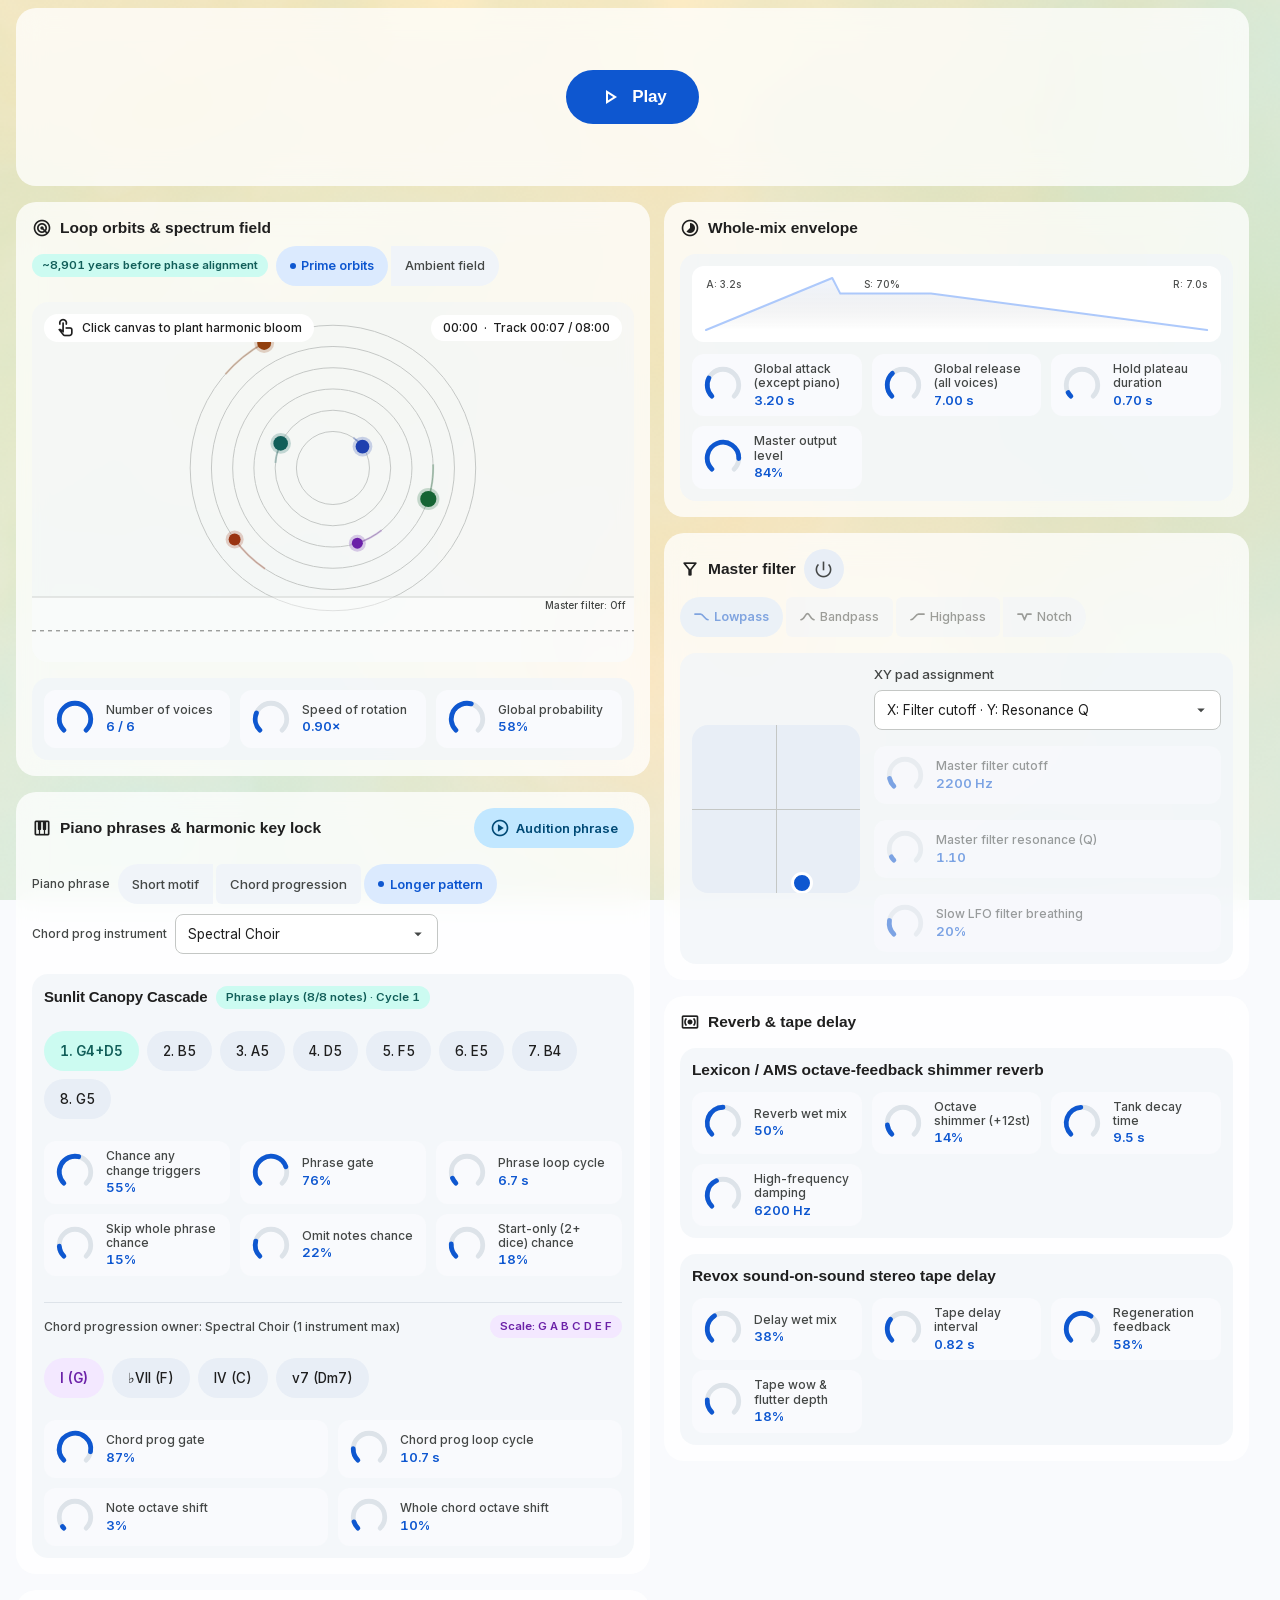
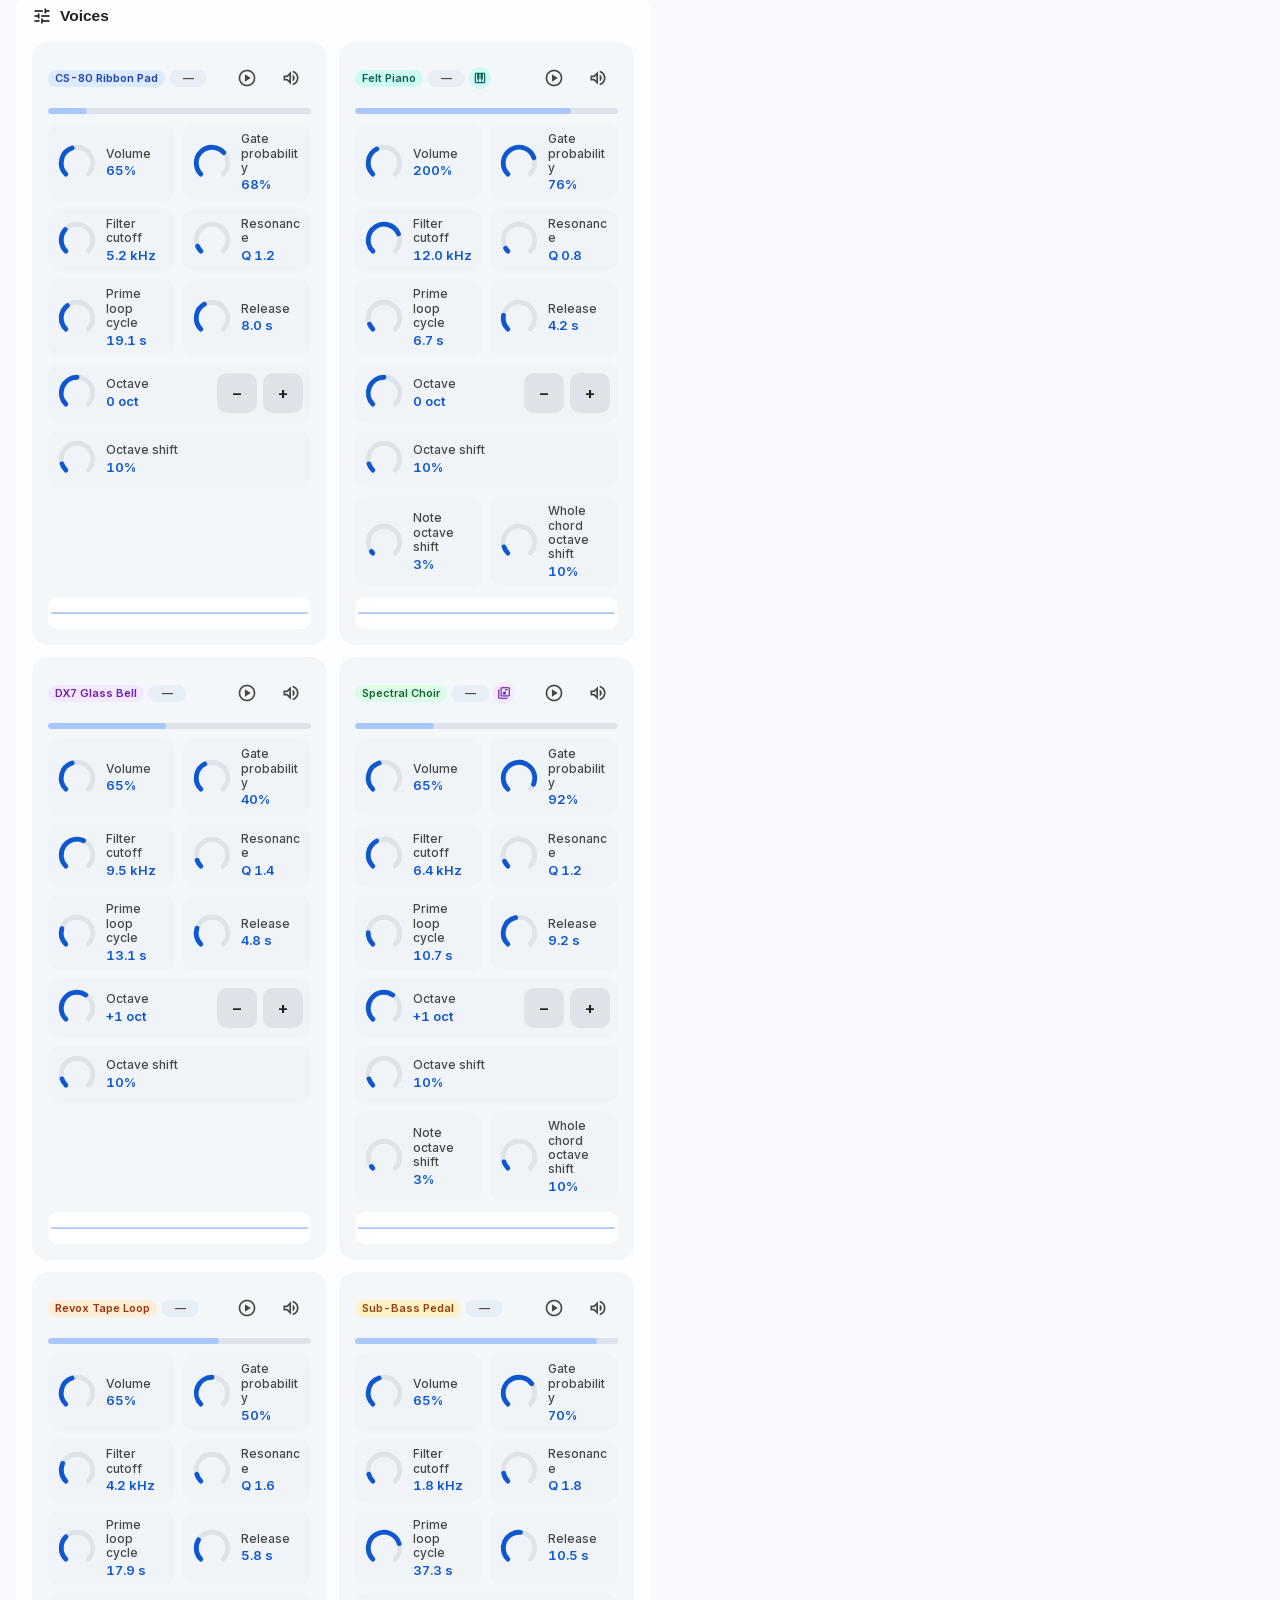
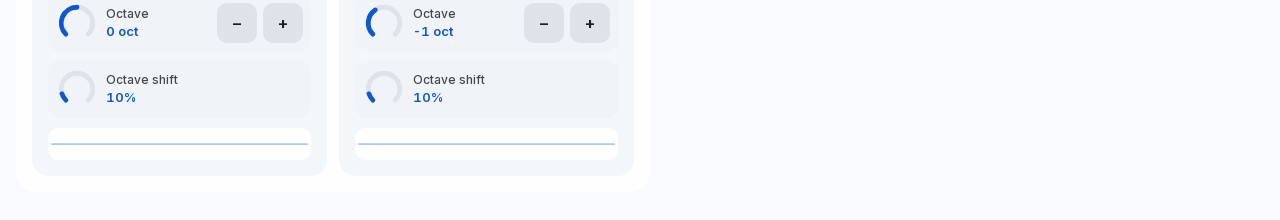
==== commit 7a82cd96: "feat(enso): land pitch-stable Android background audio (bgSingleOutputNoResample) and shared-FX RMS " ====
--- a/index.html
+++ b/index.html
@@ -735,27 +735,27 @@
     </div>
   </div>
 
-  <script src="js/presets.js?v=22"></script>
-  <script src="js/pwa-media.js?v=22"></script>
-  <script src="js/audio-engine.js?v=22"></script>
-  <script src="js/piano-sampler.js?v=22"></script>
-  <script src="js/track-styles.js?v=22"></script>
-  <script src="js/probability-engine.js?v=22"></script>
-  <script src="js/phrase-patterns.js?v=22"></script>
-  <script src="js/phrase-engine.js?v=22"></script>
-  <script src="js/phrase-ui.js?v=22"></script>
-  <script src="js/octave-and-motion.js?v=22"></script>
-  <script src="js/aurora.js?v=22"></script>
-  <script src="js/visualizer.js?v=22"></script>
-  <script src="js/voice-cards.js?v=22"></script>
-  <script src="js/auto-cycler.js?v=22"></script>
-  <script src="js/auto-cycler-sim.js?v=22"></script>
-  <script src="js/app.js?v=22"></script>
-  <script src="js/slider-styles.js?v=22"></script>
-  <script src="js/patch-randomizer.js?v=22"></script>
-  <script src="js/patch-modal.js?v=22"></script>
-  <script src="js/patch-storage.js?v=22"></script>
-  <script src="js/mixer-dials.js?v=22"></script>
-  <script src="js/selftest-runner.js?v=22"></script>
+  <script src="js/presets.js?v=23"></script>
+  <script src="js/pwa-media.js?v=23"></script>
+  <script src="js/audio-engine.js?v=23"></script>
+  <script src="js/piano-sampler.js?v=23"></script>
+  <script src="js/track-styles.js?v=23"></script>
+  <script src="js/probability-engine.js?v=23"></script>
+  <script src="js/phrase-patterns.js?v=23"></script>
+  <script src="js/phrase-engine.js?v=23"></script>
+  <script src="js/phrase-ui.js?v=23"></script>
+  <script src="js/octave-and-motion.js?v=23"></script>
+  <script src="js/aurora.js?v=23"></script>
+  <script src="js/visualizer.js?v=23"></script>
+  <script src="js/voice-cards.js?v=23"></script>
+  <script src="js/auto-cycler.js?v=23"></script>
+  <script src="js/auto-cycler-sim.js?v=23"></script>
+  <script src="js/app.js?v=23"></script>
+  <script src="js/slider-styles.js?v=23"></script>
+  <script src="js/patch-randomizer.js?v=23"></script>
+  <script src="js/patch-modal.js?v=23"></script>
+  <script src="js/patch-storage.js?v=23"></script>
+  <script src="js/mixer-dials.js?v=23"></script>
+  <script src="js/selftest-runner.js?v=23"></script>
 </body>
 </html>
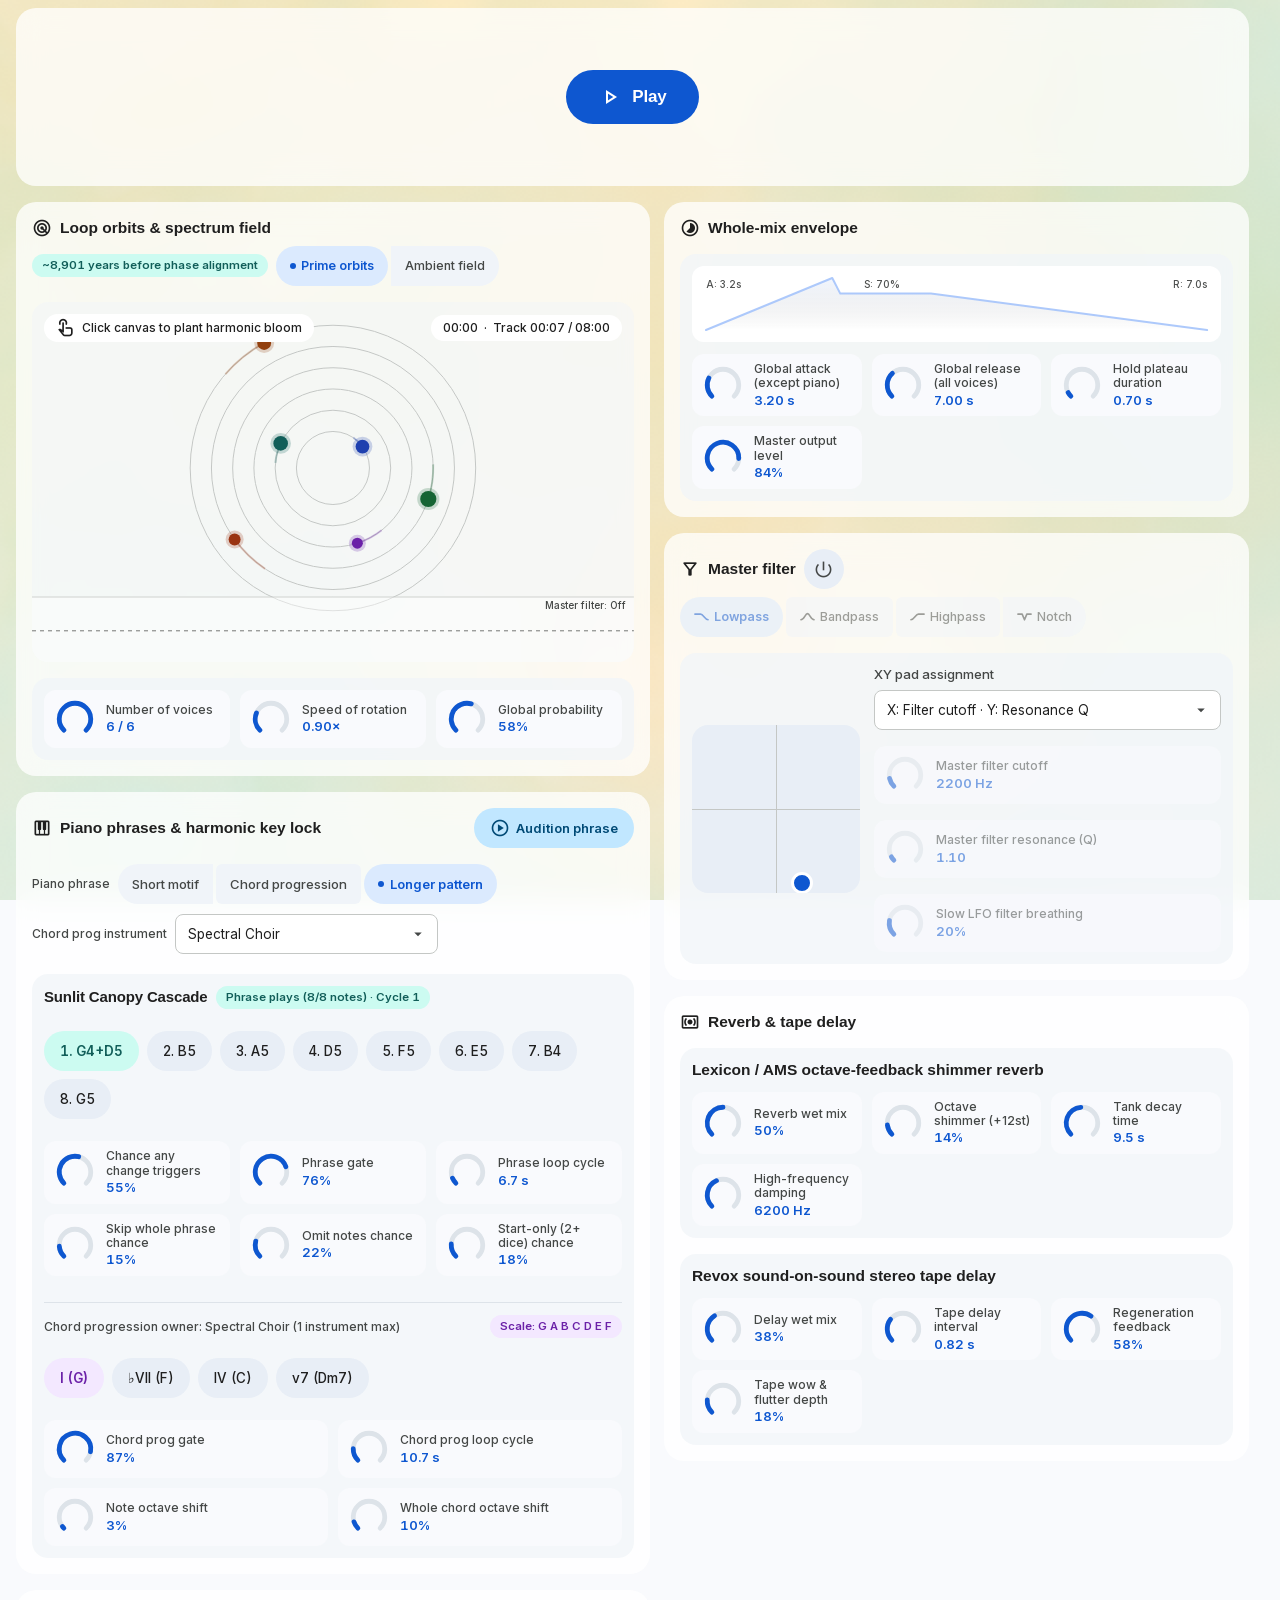
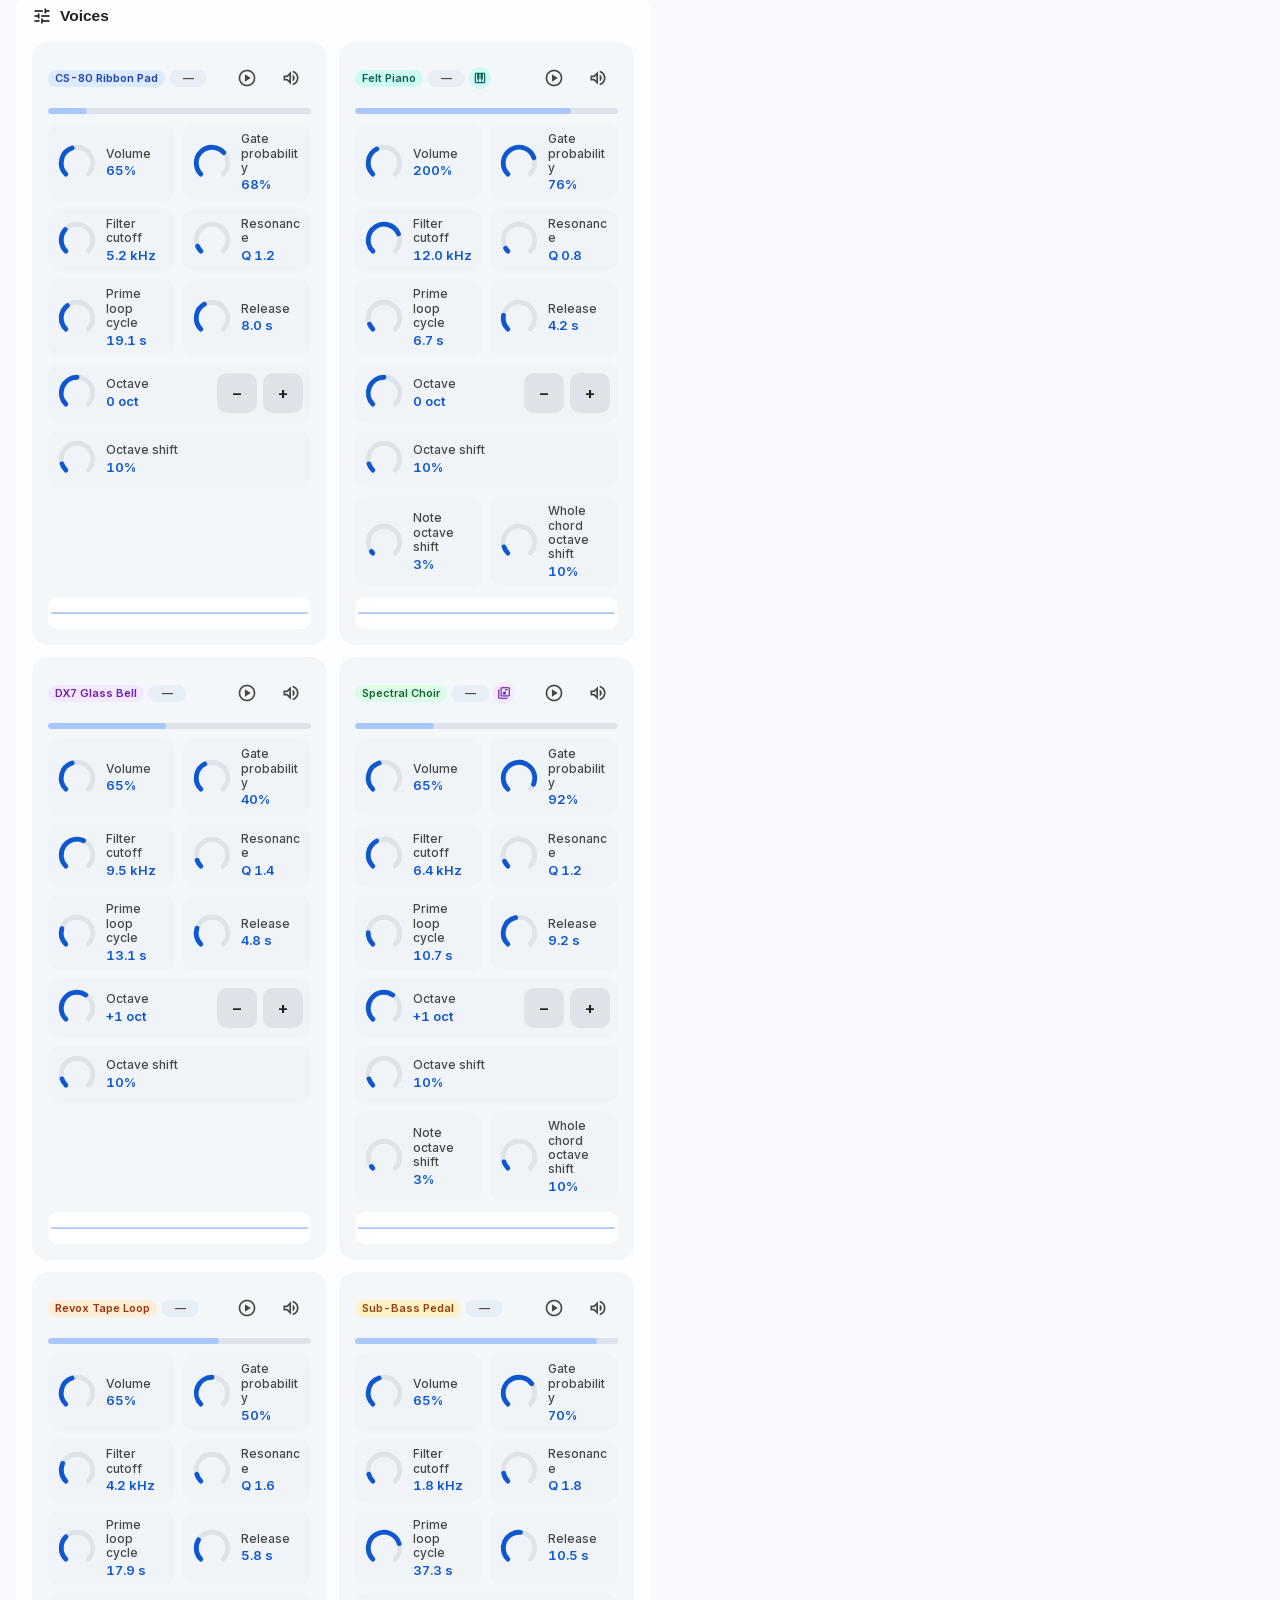
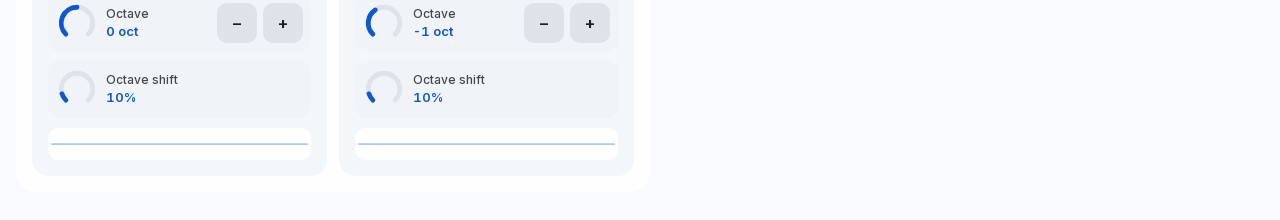
==== commit bc056b61: "feat(enso): add first-play Patches onboarding banner and bump PWA cache to v24 (cl/997825685)" ====
--- a/index.html
+++ b/index.html
@@ -23,14 +23,14 @@
   <link rel="manifest" href="manifest.webmanifest">
   <link rel="icon" type="image/svg+xml" href="icons/icon.svg">
   <link rel="apple-touch-icon" href="icons/apple-touch-icon.png">
-  <link rel="stylesheet" href="css/tokens.css?v=22">
-  <link rel="stylesheet" href="css/styles.css?v=22">
-  <link rel="stylesheet" href="css/phrases.css?v=22">
-  <link rel="stylesheet" href="css/button-styles.css?v=22">
-  <link rel="stylesheet" href="css/slider-styles.css?v=22">
-  <link rel="stylesheet" href="css/mixer-dials.css?v=22">
-  <link rel="stylesheet" href="css/patch-storage.css?v=22">
-  <link rel="stylesheet" href="css/aurora.css?v=22">
+  <link rel="stylesheet" href="css/tokens.css?v=24">
+  <link rel="stylesheet" href="css/styles.css?v=24">
+  <link rel="stylesheet" href="css/phrases.css?v=24">
+  <link rel="stylesheet" href="css/button-styles.css?v=24">
+  <link rel="stylesheet" href="css/slider-styles.css?v=24">
+  <link rel="stylesheet" href="css/mixer-dials.css?v=24">
+  <link rel="stylesheet" href="css/patch-storage.css?v=24">
+  <link rel="stylesheet" href="css/aurora.css?v=24">
 </head>
 <body class="slider-scope slider-style-tonal-fill-bar slider-size-std startup-banner-active" data-control-style="dials">
   <canvas id="aurora" aria-hidden="true"></canvas>
@@ -42,6 +42,17 @@
         <span class="startup-play-label">Play</span>
       </button>
     </section>
+
+    <!-- First-Play Onboarding Callout Banner Pointing at Patches Tab -->
+    <aside id="patches-onboarding-banner" class="patches-onboarding-banner" role="status" aria-live="polite" aria-hidden="true">
+      <span class="patches-onboarding-arrow-badge" aria-hidden="true">
+        <span class="material-symbols-outlined">arrow_upward</span>
+      </span>
+      <span id="patches-onboarding-text" class="patches-onboarding-text">Change tracks here. Tracks will auto change every 8 minutes</span>
+      <button type="button" id="btn-dismiss-patches-banner" class="icon-btn patches-onboarding-close-btn" aria-label="Dismiss track hint" title="Dismiss">
+        <span class="material-symbols-outlined" aria-hidden="true">close</span>
+      </button>
+    </aside>
 
     <!-- Top App Bar -->
     <header class="top-app-bar">
@@ -735,27 +746,27 @@
     </div>
   </div>
 
-  <script src="js/presets.js?v=23"></script>
-  <script src="js/pwa-media.js?v=23"></script>
-  <script src="js/audio-engine.js?v=23"></script>
-  <script src="js/piano-sampler.js?v=23"></script>
-  <script src="js/track-styles.js?v=23"></script>
-  <script src="js/probability-engine.js?v=23"></script>
-  <script src="js/phrase-patterns.js?v=23"></script>
-  <script src="js/phrase-engine.js?v=23"></script>
-  <script src="js/phrase-ui.js?v=23"></script>
-  <script src="js/octave-and-motion.js?v=23"></script>
-  <script src="js/aurora.js?v=23"></script>
-  <script src="js/visualizer.js?v=23"></script>
-  <script src="js/voice-cards.js?v=23"></script>
-  <script src="js/auto-cycler.js?v=23"></script>
-  <script src="js/auto-cycler-sim.js?v=23"></script>
-  <script src="js/app.js?v=23"></script>
-  <script src="js/slider-styles.js?v=23"></script>
-  <script src="js/patch-randomizer.js?v=23"></script>
-  <script src="js/patch-modal.js?v=23"></script>
-  <script src="js/patch-storage.js?v=23"></script>
-  <script src="js/mixer-dials.js?v=23"></script>
-  <script src="js/selftest-runner.js?v=23"></script>
+  <script src="js/presets.js?v=24"></script>
+  <script src="js/pwa-media.js?v=24"></script>
+  <script src="js/audio-engine.js?v=24"></script>
+  <script src="js/piano-sampler.js?v=24"></script>
+  <script src="js/track-styles.js?v=24"></script>
+  <script src="js/probability-engine.js?v=24"></script>
+  <script src="js/phrase-patterns.js?v=24"></script>
+  <script src="js/phrase-engine.js?v=24"></script>
+  <script src="js/phrase-ui.js?v=24"></script>
+  <script src="js/octave-and-motion.js?v=24"></script>
+  <script src="js/aurora.js?v=24"></script>
+  <script src="js/visualizer.js?v=24"></script>
+  <script src="js/voice-cards.js?v=24"></script>
+  <script src="js/auto-cycler.js?v=24"></script>
+  <script src="js/auto-cycler-sim.js?v=24"></script>
+  <script src="js/app.js?v=24"></script>
+  <script src="js/slider-styles.js?v=24"></script>
+  <script src="js/patch-randomizer.js?v=24"></script>
+  <script src="js/patch-modal.js?v=24"></script>
+  <script src="js/patch-storage.js?v=24"></script>
+  <script src="js/mixer-dials.js?v=24"></script>
+  <script src="js/selftest-runner.js?v=24"></script>
 </body>
 </html>
--- a/css/aurora.css
+++ b/css/aurora.css
@@ -165,4 +165,83 @@
   }
 }
 
-
+/* First-Play Onboarding Callout Banner Pointing at Patches Tab */
+.patches-onboarding-banner {
+  position: absolute;
+  top: 124px;
+  left: 20px;
+  z-index: 55;
+  display: inline-flex;
+  align-items: center;
+  gap: 10px;
+  padding: 6px 8px 6px 12px;
+  border-radius: 16px;
+  background-color: var(--md-sys-color-surface-container-lowest);
+  color: var(--md-sys-color-on-surface);
+  border: none;
+  box-shadow: 0 8px 24px rgba(15, 23, 42, 0.14);
+  max-width: calc(100vw - 24px);
+  transition: opacity 0.22s cubic-bezier(0.22, 1, 0.36, 1), transform 0.22s cubic-bezier(0.22, 1, 0.36, 1);
+}
+
+[data-theme="dark"] .patches-onboarding-banner {
+  background-color: var(--md-sys-color-surface-container-high);
+  box-shadow: 0 10px 28px rgba(0, 0, 0, 0.48);
+}
+
+.patches-onboarding-banner::before {
+  content: '';
+  position: absolute;
+  top: -6px;
+  left: var(--pointer-left, 44px);
+  width: 12px;
+  height: 12px;
+  background-color: inherit;
+  transform: rotate(45deg);
+  border-radius: 2px;
+  pointer-events: none;
+}
+
+.patches-onboarding-banner:not(.is-visible),
+body.startup-banner-active .patches-onboarding-banner {
+  display: none !important;
+  opacity: 0 !important;
+  visibility: hidden !important;
+  pointer-events: none !important;
+  transform: translateY(-4px);
+}
+
+.patches-onboarding-arrow-badge {
+  width: 28px;
+  height: 28px;
+  border-radius: 9999px;
+  background-color: var(--md-sys-color-primary-container);
+  color: var(--md-sys-color-on-primary-container);
+  display: inline-flex;
+  align-items: center;
+  justify-content: center;
+  flex-shrink: 0;
+}
+
+.patches-onboarding-arrow-badge .material-symbols-outlined {
+  font-size: 18px;
+}
+
+.patches-onboarding-text {
+  font-family: var(--md-ref-typeface-plain, 'Inter', sans-serif);
+  font-size: 13.5px;
+  font-weight: 500;
+  line-height: 1.35;
+  color: var(--md-sys-color-on-surface);
+  font-variant-numeric: tabular-nums;
+}
+
+.patches-onboarding-close-btn {
+  width: 40px;
+  height: 40px;
+  min-width: 40px;
+  min-height: 40px;
+  border-radius: 9999px;
+  flex-shrink: 0;
+}
+
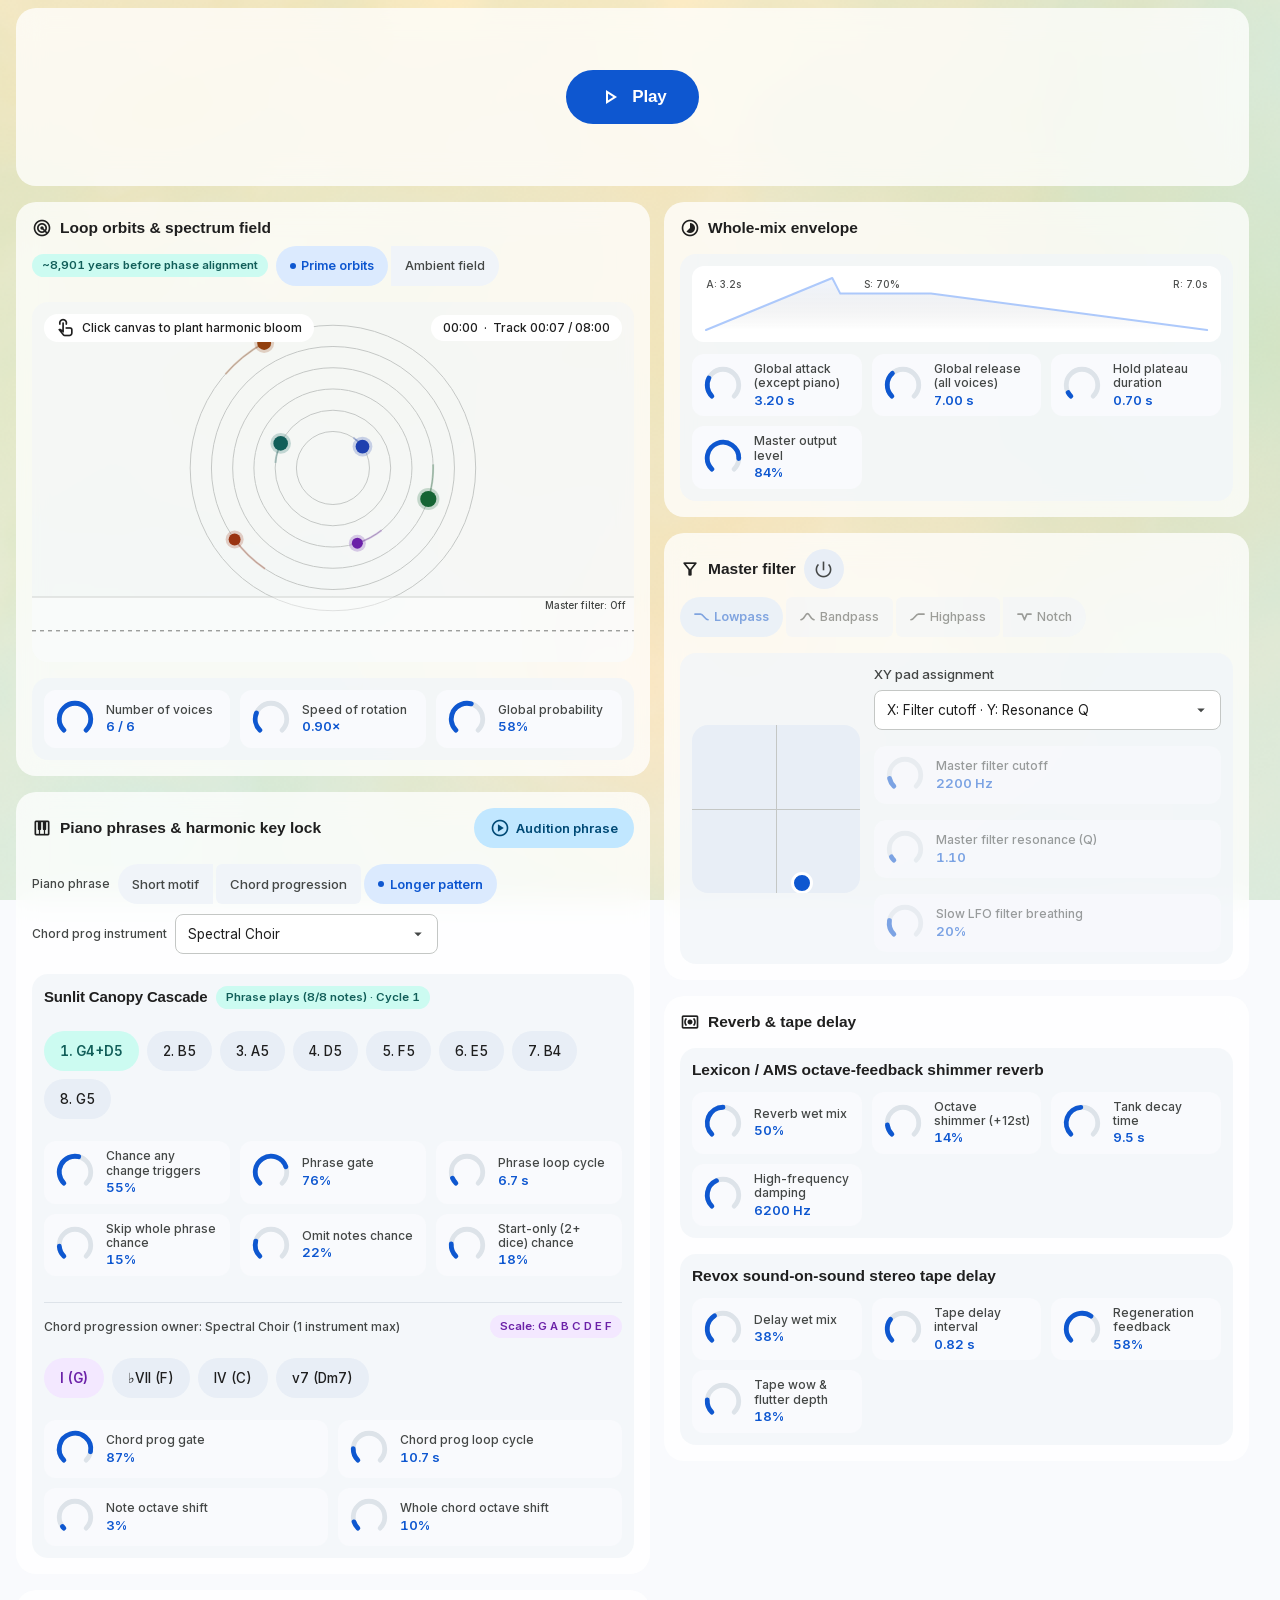
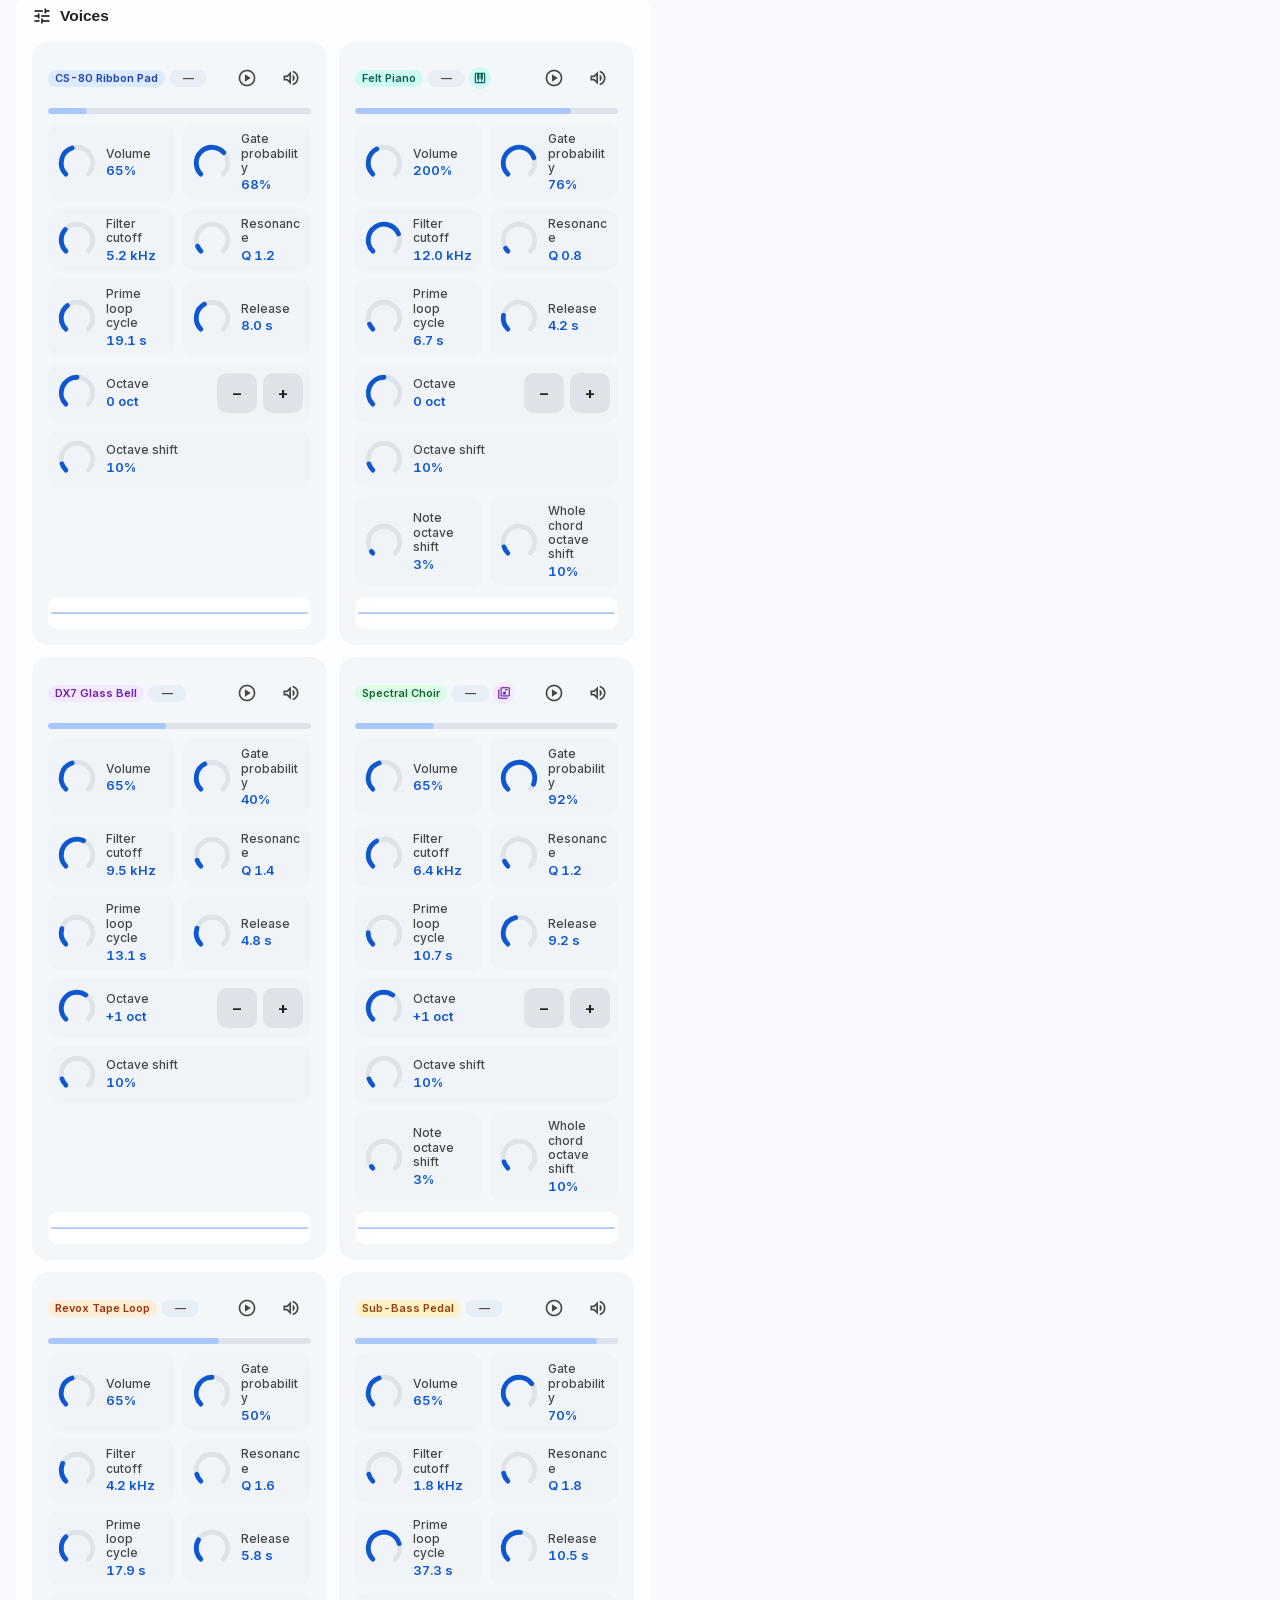
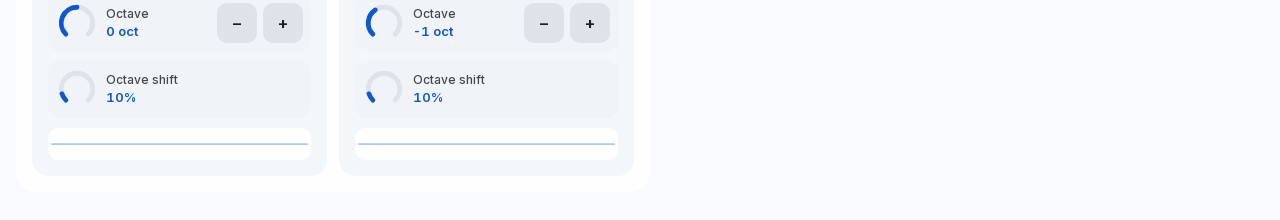
==== commit 5f95b257: "Invert first-play patches onboarding banner using GM3 inverse surface tokens" ====
--- a/index.html
+++ b/index.html
@@ -23,14 +23,14 @@
   <link rel="manifest" href="manifest.webmanifest">
   <link rel="icon" type="image/svg+xml" href="icons/icon.svg">
   <link rel="apple-touch-icon" href="icons/apple-touch-icon.png">
-  <link rel="stylesheet" href="css/tokens.css?v=24">
-  <link rel="stylesheet" href="css/styles.css?v=24">
-  <link rel="stylesheet" href="css/phrases.css?v=24">
-  <link rel="stylesheet" href="css/button-styles.css?v=24">
-  <link rel="stylesheet" href="css/slider-styles.css?v=24">
-  <link rel="stylesheet" href="css/mixer-dials.css?v=24">
-  <link rel="stylesheet" href="css/patch-storage.css?v=24">
-  <link rel="stylesheet" href="css/aurora.css?v=24">
+  <link rel="stylesheet" href="css/tokens.css?v=25">
+  <link rel="stylesheet" href="css/styles.css?v=25">
+  <link rel="stylesheet" href="css/phrases.css?v=25">
+  <link rel="stylesheet" href="css/button-styles.css?v=25">
+  <link rel="stylesheet" href="css/slider-styles.css?v=25">
+  <link rel="stylesheet" href="css/mixer-dials.css?v=25">
+  <link rel="stylesheet" href="css/patch-storage.css?v=25">
+  <link rel="stylesheet" href="css/aurora.css?v=25">
 </head>
 <body class="slider-scope slider-style-tonal-fill-bar slider-size-std startup-banner-active" data-control-style="dials">
   <canvas id="aurora" aria-hidden="true"></canvas>
@@ -746,27 +746,27 @@
     </div>
   </div>
 
-  <script src="js/presets.js?v=24"></script>
-  <script src="js/pwa-media.js?v=24"></script>
-  <script src="js/audio-engine.js?v=24"></script>
-  <script src="js/piano-sampler.js?v=24"></script>
-  <script src="js/track-styles.js?v=24"></script>
-  <script src="js/probability-engine.js?v=24"></script>
-  <script src="js/phrase-patterns.js?v=24"></script>
-  <script src="js/phrase-engine.js?v=24"></script>
-  <script src="js/phrase-ui.js?v=24"></script>
-  <script src="js/octave-and-motion.js?v=24"></script>
-  <script src="js/aurora.js?v=24"></script>
-  <script src="js/visualizer.js?v=24"></script>
-  <script src="js/voice-cards.js?v=24"></script>
-  <script src="js/auto-cycler.js?v=24"></script>
-  <script src="js/auto-cycler-sim.js?v=24"></script>
-  <script src="js/app.js?v=24"></script>
-  <script src="js/slider-styles.js?v=24"></script>
-  <script src="js/patch-randomizer.js?v=24"></script>
-  <script src="js/patch-modal.js?v=24"></script>
-  <script src="js/patch-storage.js?v=24"></script>
-  <script src="js/mixer-dials.js?v=24"></script>
-  <script src="js/selftest-runner.js?v=24"></script>
+  <script src="js/presets.js?v=25"></script>
+  <script src="js/pwa-media.js?v=25"></script>
+  <script src="js/audio-engine.js?v=25"></script>
+  <script src="js/piano-sampler.js?v=25"></script>
+  <script src="js/track-styles.js?v=25"></script>
+  <script src="js/probability-engine.js?v=25"></script>
+  <script src="js/phrase-patterns.js?v=25"></script>
+  <script src="js/phrase-engine.js?v=25"></script>
+  <script src="js/phrase-ui.js?v=25"></script>
+  <script src="js/octave-and-motion.js?v=25"></script>
+  <script src="js/aurora.js?v=25"></script>
+  <script src="js/visualizer.js?v=25"></script>
+  <script src="js/voice-cards.js?v=25"></script>
+  <script src="js/auto-cycler.js?v=25"></script>
+  <script src="js/auto-cycler-sim.js?v=25"></script>
+  <script src="js/app.js?v=25"></script>
+  <script src="js/slider-styles.js?v=25"></script>
+  <script src="js/patch-randomizer.js?v=25"></script>
+  <script src="js/patch-modal.js?v=25"></script>
+  <script src="js/patch-storage.js?v=25"></script>
+  <script src="js/mixer-dials.js?v=25"></script>
+  <script src="js/selftest-runner.js?v=25"></script>
 </body>
 </html>
--- a/css/aurora.css
+++ b/css/aurora.css
@@ -165,7 +165,7 @@
   }
 }
 
-/* First-Play Onboarding Callout Banner Pointing at Patches Tab */
+/* First-Play Onboarding Callout Banner Pointing at Patches Tab (Inverted GM3 Surface) */
 .patches-onboarding-banner {
   position: absolute;
   top: 124px;
@@ -176,16 +176,17 @@
   gap: 10px;
   padding: 6px 8px 6px 12px;
   border-radius: 16px;
-  background-color: var(--md-sys-color-surface-container-lowest);
-  color: var(--md-sys-color-on-surface);
+  background-color: var(--md-sys-color-inverse-surface);
+  color: var(--md-sys-color-inverse-on-surface);
   border: none;
-  box-shadow: 0 8px 24px rgba(15, 23, 42, 0.14);
+  box-shadow: 0 8px 24px rgba(15, 23, 42, 0.24);
   max-width: calc(100vw - 24px);
   transition: opacity 0.22s cubic-bezier(0.22, 1, 0.36, 1), transform 0.22s cubic-bezier(0.22, 1, 0.36, 1);
 }
 
 [data-theme="dark"] .patches-onboarding-banner {
-  background-color: var(--md-sys-color-surface-container-high);
+  background-color: var(--md-sys-color-inverse-surface);
+  color: var(--md-sys-color-inverse-on-surface);
   box-shadow: 0 10px 28px rgba(0, 0, 0, 0.48);
 }
 
@@ -196,7 +197,7 @@
   left: var(--pointer-left, 44px);
   width: 12px;
   height: 12px;
-  background-color: inherit;
+  background-color: var(--md-sys-color-inverse-surface);
   transform: rotate(45deg);
   border-radius: 2px;
   pointer-events: none;
@@ -215,7 +216,7 @@
   width: 28px;
   height: 28px;
   border-radius: 9999px;
-  background-color: var(--md-sys-color-primary-container);
+  background-color: var(--md-sys-color-inverse-primary);
   color: var(--md-sys-color-on-primary-container);
   display: inline-flex;
   align-items: center;
@@ -223,6 +224,11 @@
   flex-shrink: 0;
 }
 
+[data-theme="dark"] .patches-onboarding-arrow-badge {
+  background-color: var(--md-sys-color-inverse-primary);
+  color: var(--md-sys-color-on-primary-container);
+}
+
 .patches-onboarding-arrow-badge .material-symbols-outlined {
   font-size: 18px;
 }
@@ -232,7 +238,7 @@
   font-size: 13.5px;
   font-weight: 500;
   line-height: 1.35;
-  color: var(--md-sys-color-on-surface);
+  color: var(--md-sys-color-inverse-on-surface);
   font-variant-numeric: tabular-nums;
 }
 
@@ -242,6 +248,14 @@
   min-width: 40px;
   min-height: 40px;
   border-radius: 9999px;
+  color: var(--md-sys-color-inverse-on-surface);
   flex-shrink: 0;
 }
 
+@media (hover: hover) {
+  .patches-onboarding-close-btn:hover {
+    background-color: color-mix(in srgb, var(--md-sys-color-inverse-on-surface) 14%, transparent);
+  }
+}
+
+
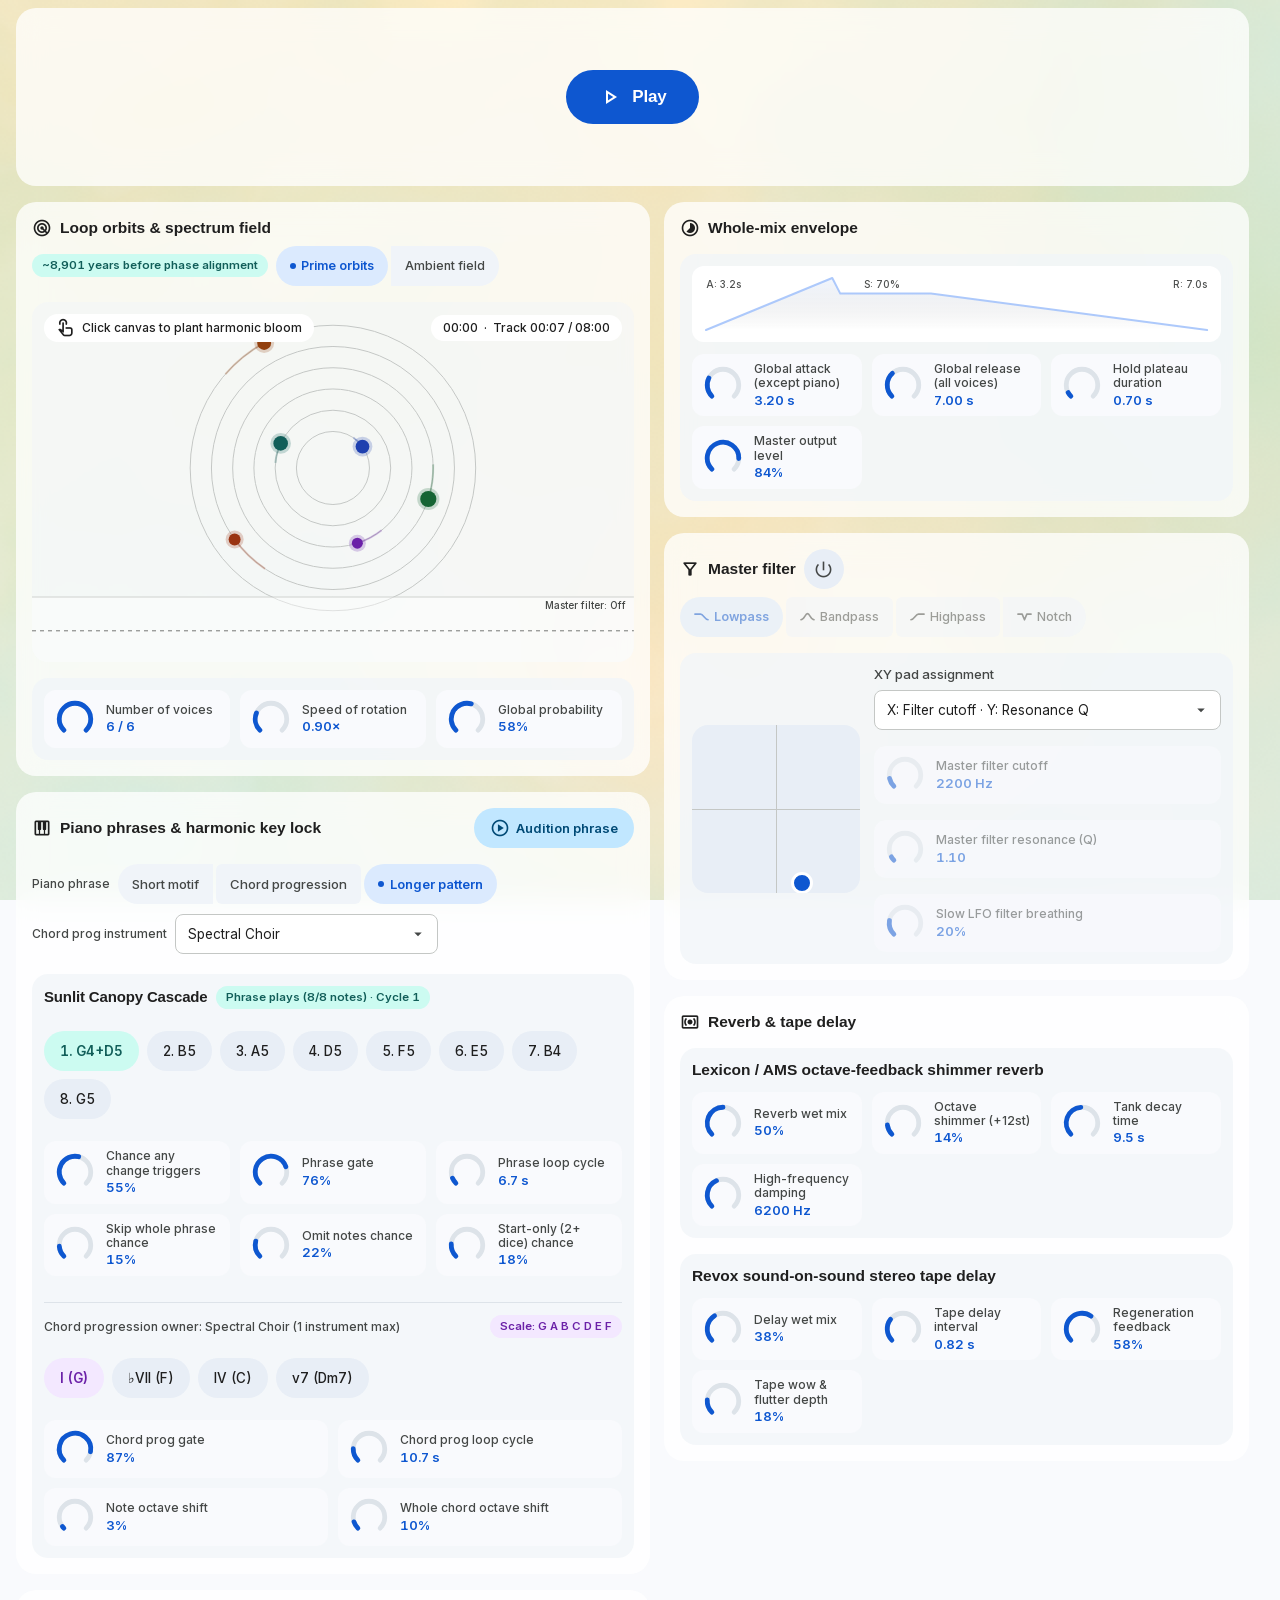
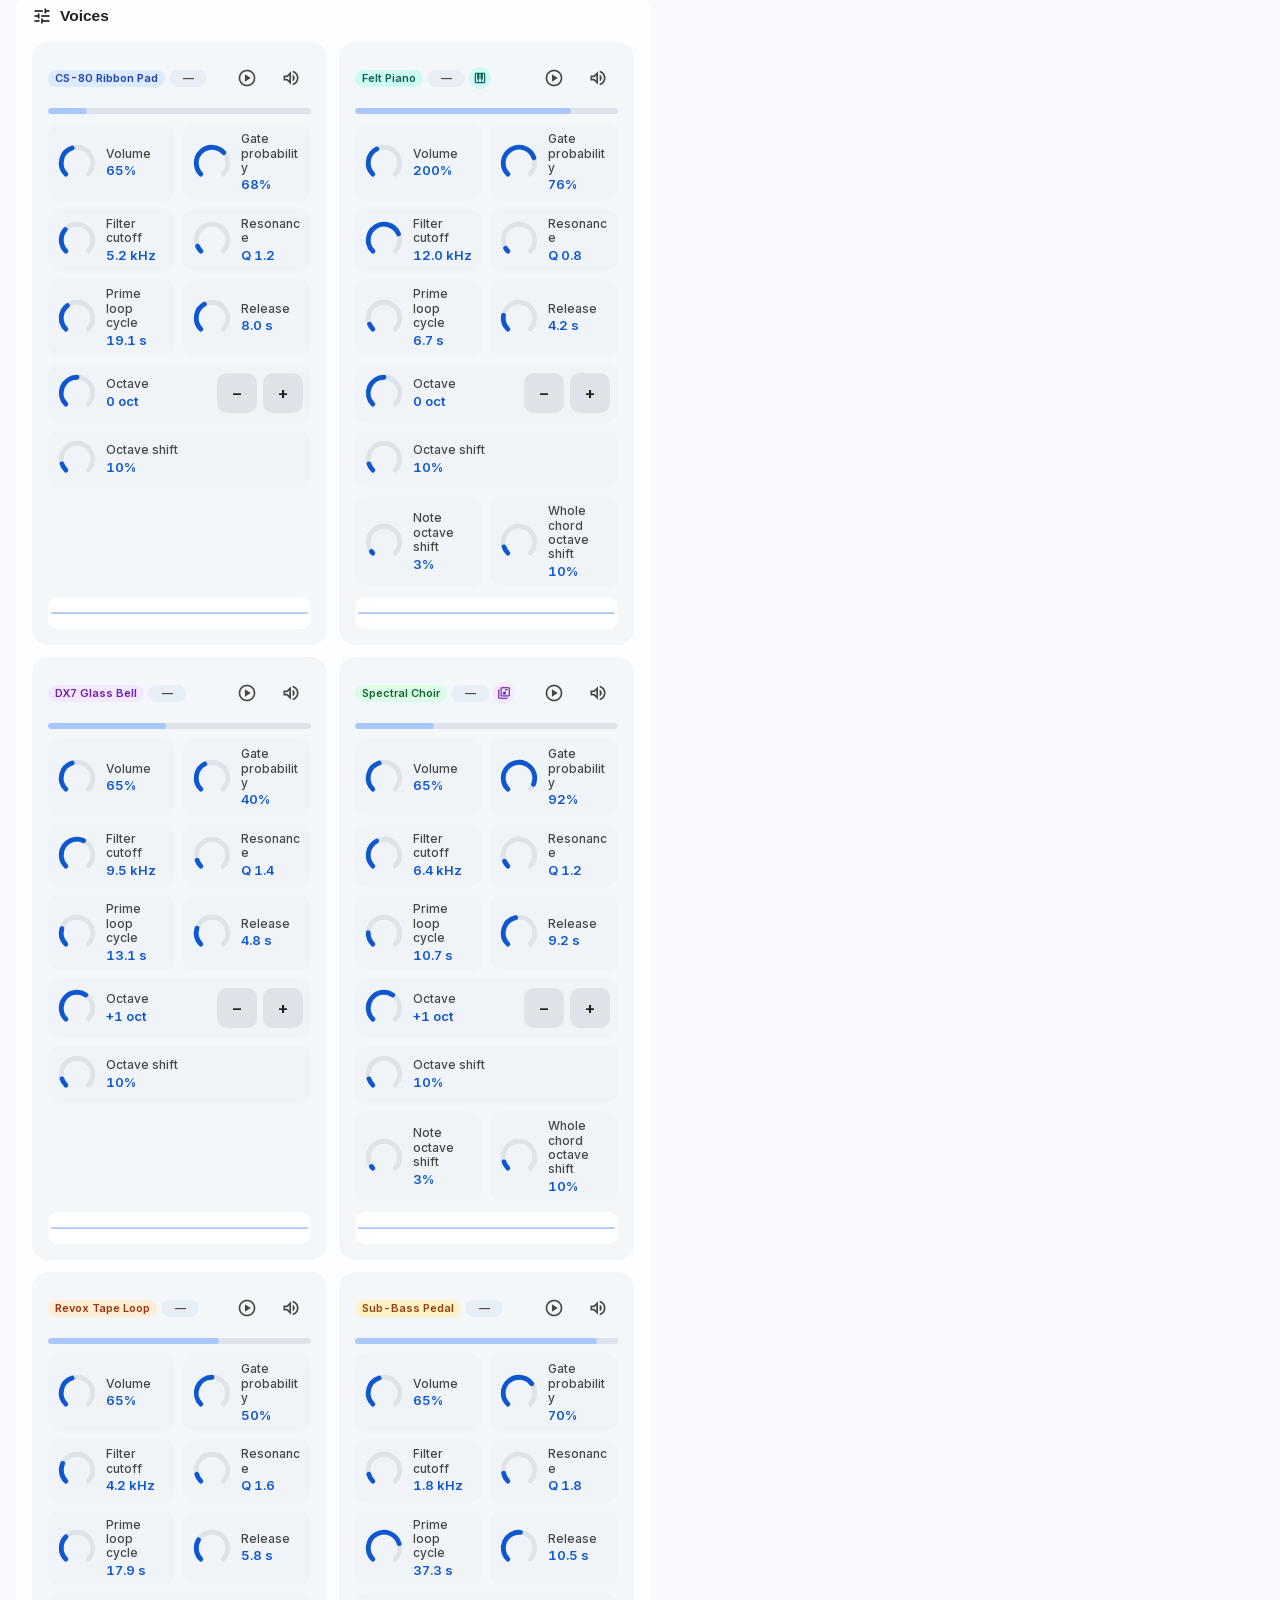
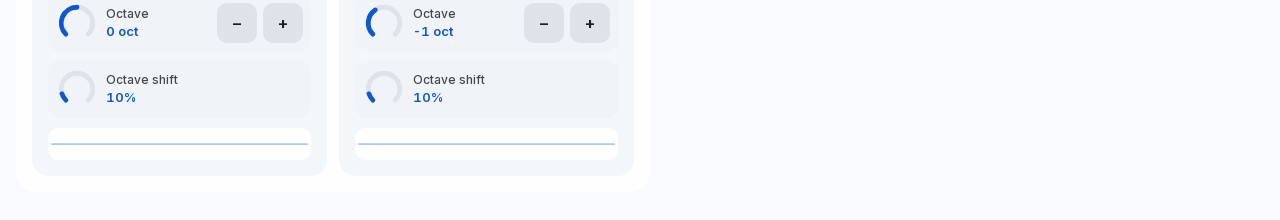
==== commit 30efdf8f: "Add 1080x1080 square preview.png and OpenGraph/Twitter meta tags" ====
--- a/index.html
+++ b/index.html
@@ -4,6 +4,19 @@
   <meta charset="UTF-8">
   <meta name="viewport" content="width=device-width, initial-scale=1.0">
   <title>Enso Soundscapes</title>
+  <meta name="description" content="Generative ambient soundscapes and probabilistic tape-loop studio inspired by Brian Eno.">
+  <meta property="og:type" content="website">
+  <meta property="og:title" content="Enso Soundscapes">
+  <meta property="og:description" content="Generative ambient soundscapes and probabilistic tape-loop studio inspired by Brian Eno.">
+  <meta property="og:url" content="https://billtribble.github.io/Enso-Soundscapes/">
+  <meta property="og:image" content="https://billtribble.github.io/Enso-Soundscapes/preview.png">
+  <meta property="og:image:type" content="image/png">
+  <meta property="og:image:width" content="1080">
+  <meta property="og:image:height" content="1080">
+  <meta name="twitter:card" content="summary_large_image">
+  <meta name="twitter:title" content="Enso Soundscapes">
+  <meta name="twitter:description" content="Generative ambient soundscapes and probabilistic tape-loop studio inspired by Brian Eno.">
+  <meta name="twitter:image" content="https://billtribble.github.io/Enso-Soundscapes/preview.png">
   <script>
     if (window.location.protocol !== 'file:' && window.location.hostname !== '127.0.0.1' && window.location.hostname !== 'localhost' && !window.location.hash.includes('selftest=1') && !navigator.webdriver) {
       var l = document.createElement('link');
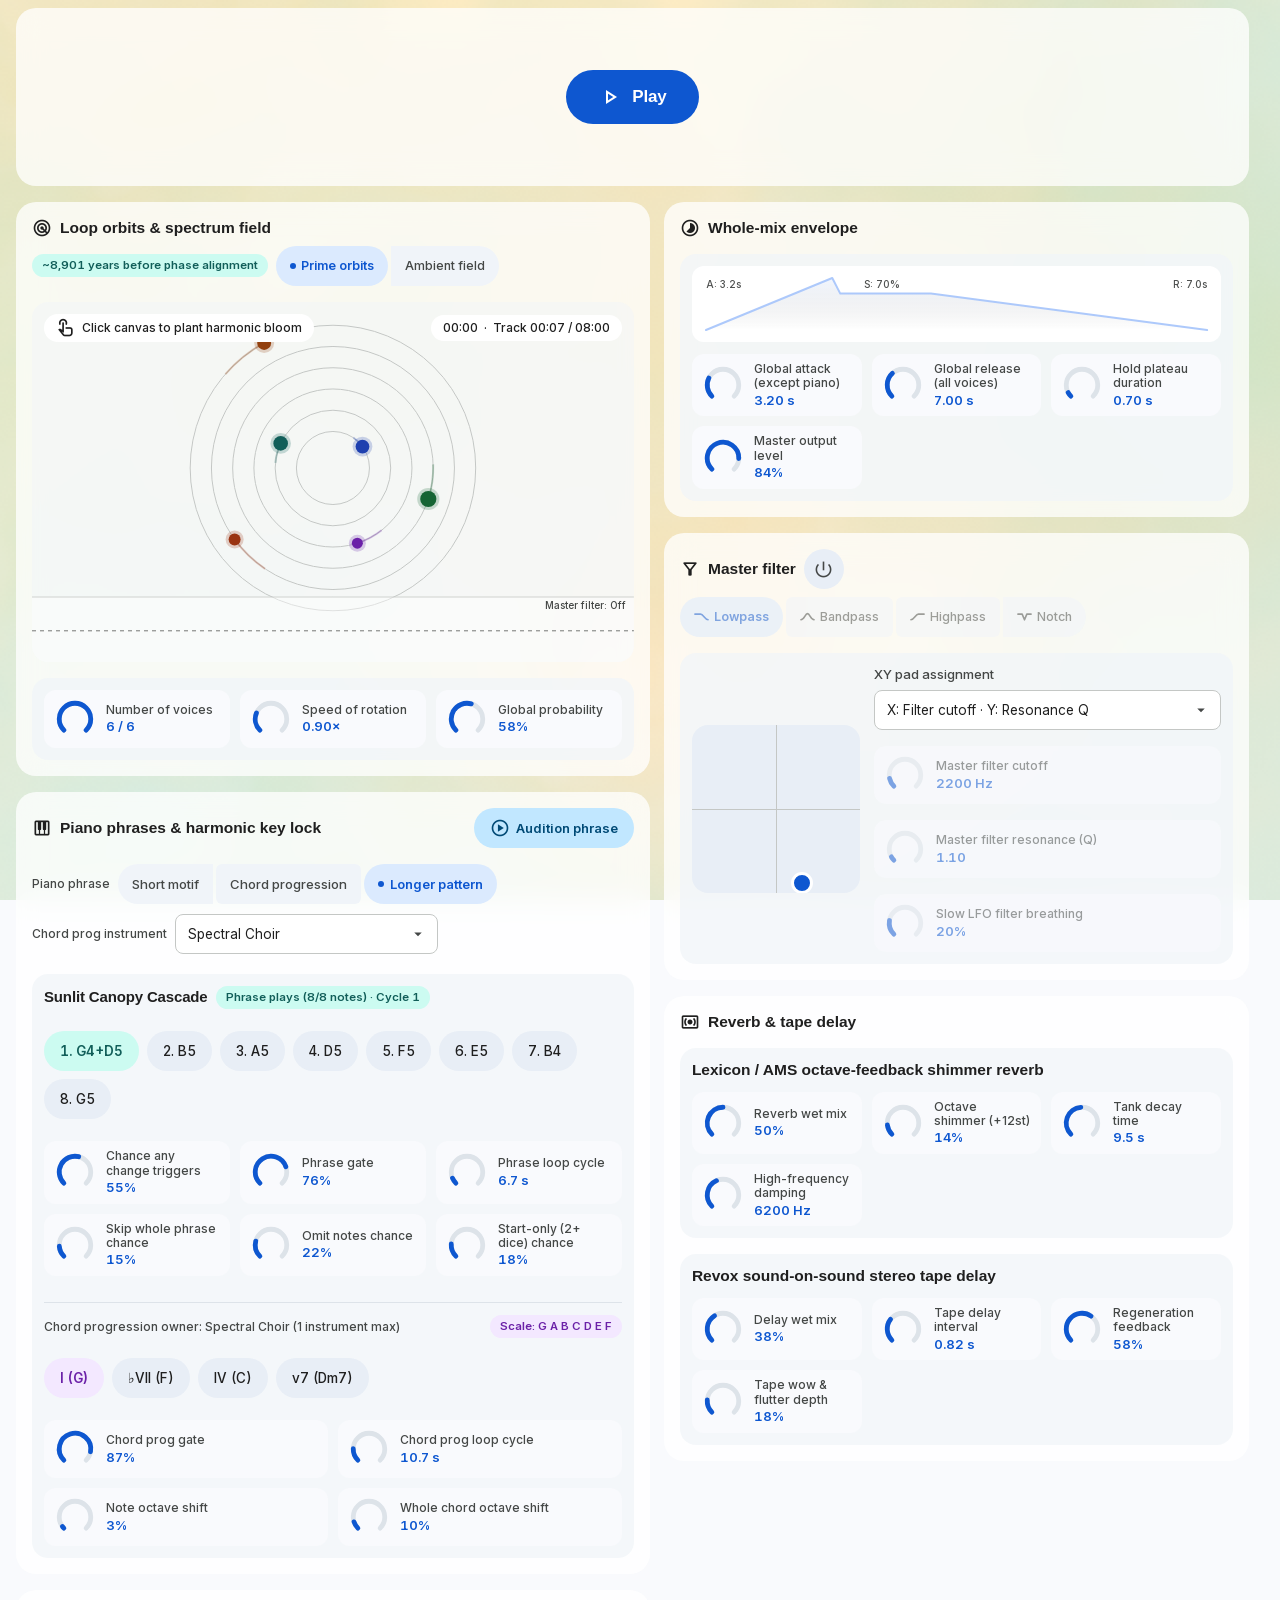
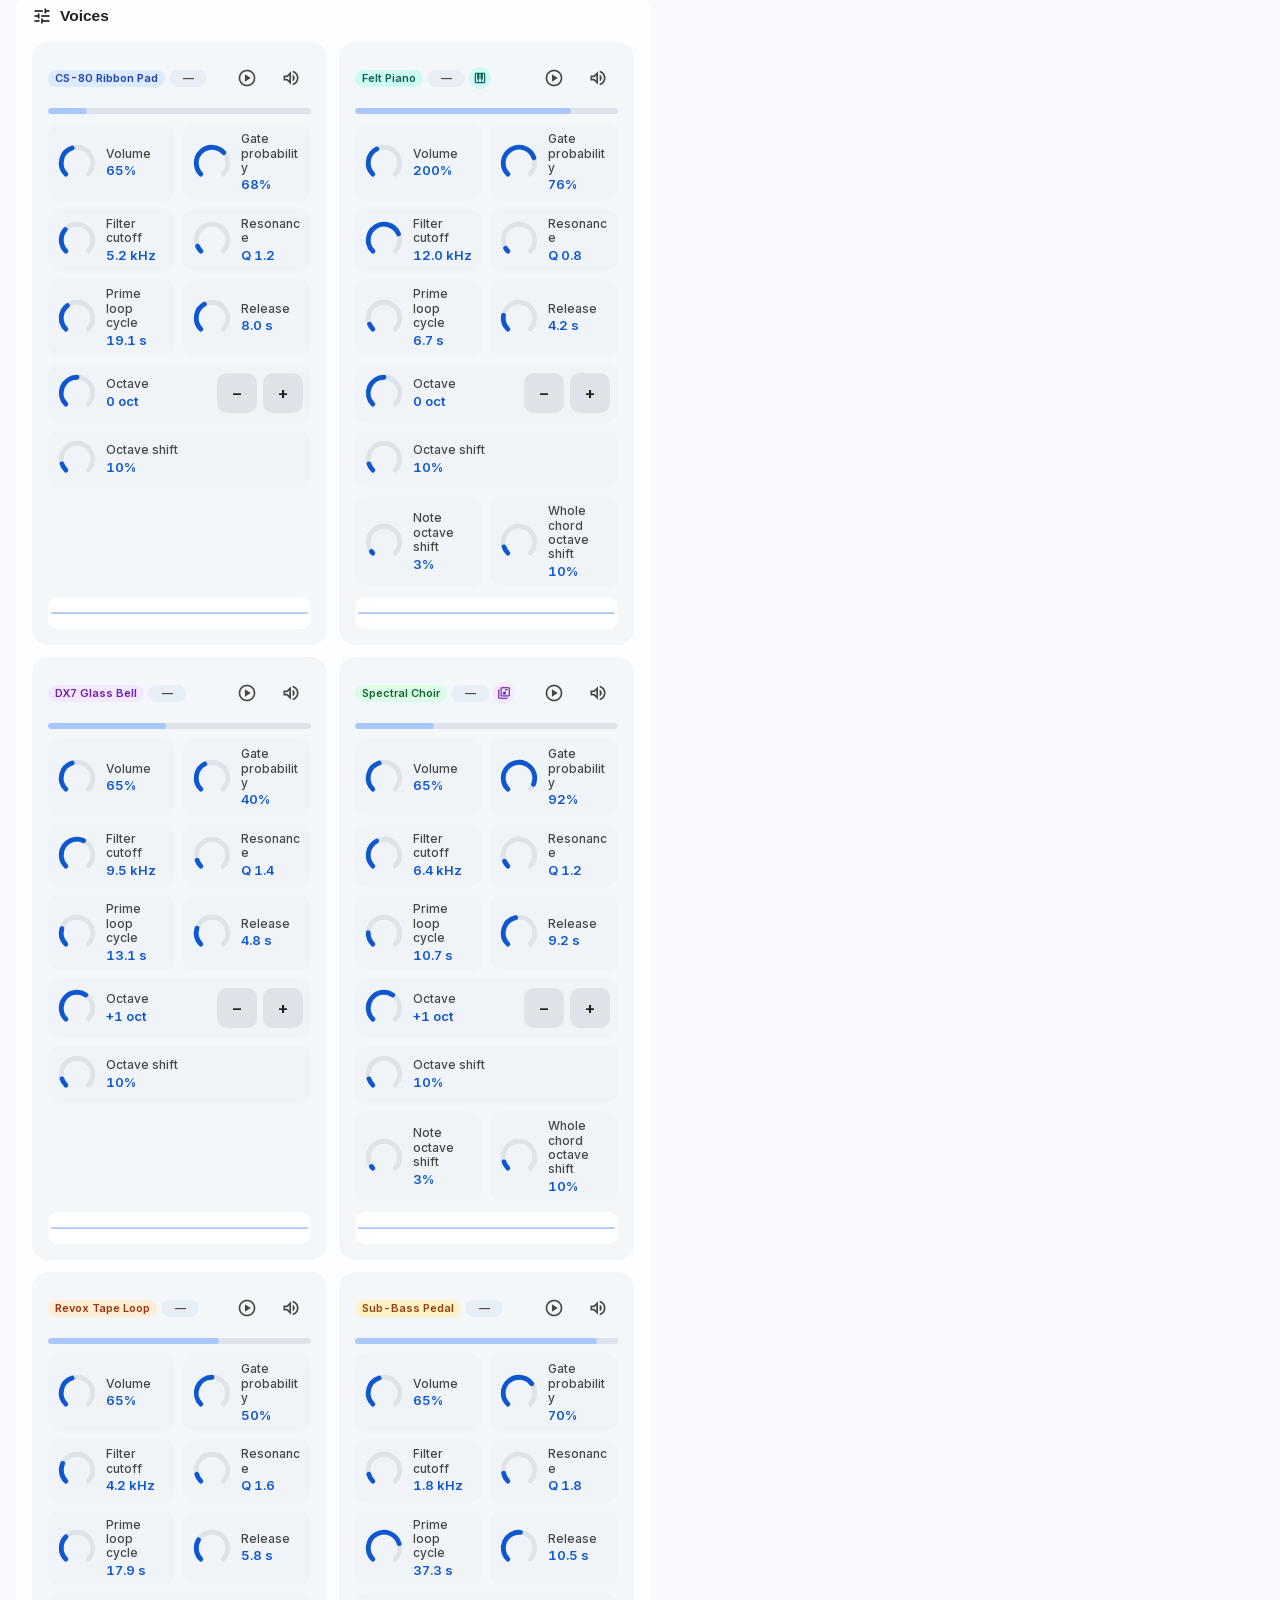
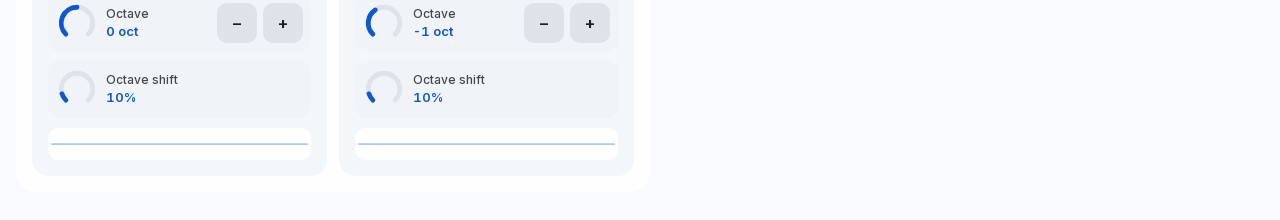
==== commit 2aac3e82: "Sync project summary text and homepage order (LifeSim #2, updated descriptions)" ====
--- a/index.html
+++ b/index.html
@@ -4,10 +4,10 @@
   <meta charset="UTF-8">
   <meta name="viewport" content="width=device-width, initial-scale=1.0">
   <title>Enso Soundscapes</title>
-  <meta name="description" content="Generative ambient soundscapes and probabilistic tape-loop studio inspired by Brian Eno.">
+  <meta name="description" content="Generative ambient soundscapes and probabilistic tape-loop studio.">
   <meta property="og:type" content="website">
   <meta property="og:title" content="Enso Soundscapes">
-  <meta property="og:description" content="Generative ambient soundscapes and probabilistic tape-loop studio inspired by Brian Eno.">
+  <meta property="og:description" content="Generative ambient soundscapes and probabilistic tape-loop studio.">
   <meta property="og:url" content="https://billtribble.github.io/Enso-Soundscapes/">
   <meta property="og:image" content="https://billtribble.github.io/Enso-Soundscapes/preview.png">
   <meta property="og:image:type" content="image/png">
@@ -15,7 +15,7 @@
   <meta property="og:image:height" content="1080">
   <meta name="twitter:card" content="summary_large_image">
   <meta name="twitter:title" content="Enso Soundscapes">
-  <meta name="twitter:description" content="Generative ambient soundscapes and probabilistic tape-loop studio inspired by Brian Eno.">
+  <meta name="twitter:description" content="Generative ambient soundscapes and probabilistic tape-loop studio.">
   <meta name="twitter:image" content="https://billtribble.github.io/Enso-Soundscapes/preview.png">
   <script>
     if (window.location.protocol !== 'file:' && window.location.hostname !== '127.0.0.1' && window.location.hostname !== 'localhost' && !window.location.hash.includes('selftest=1') && !navigator.webdriver) {
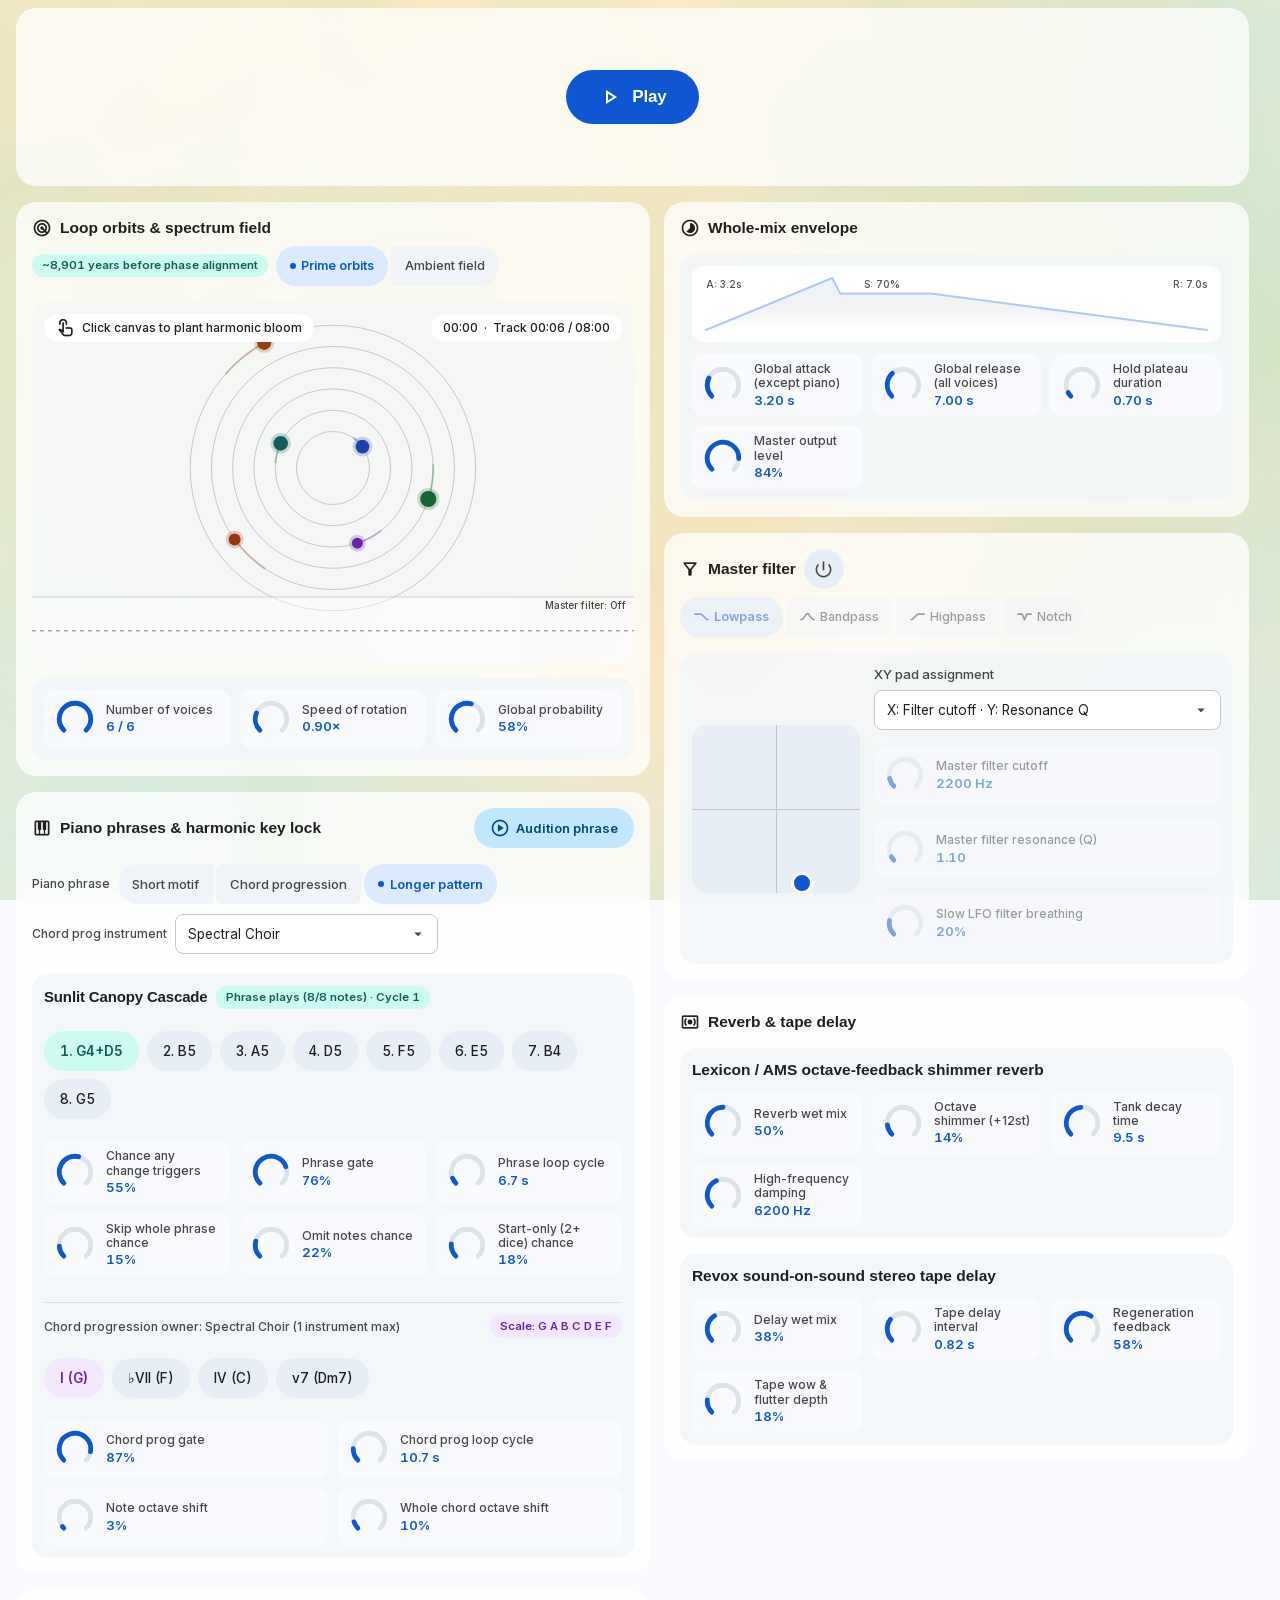
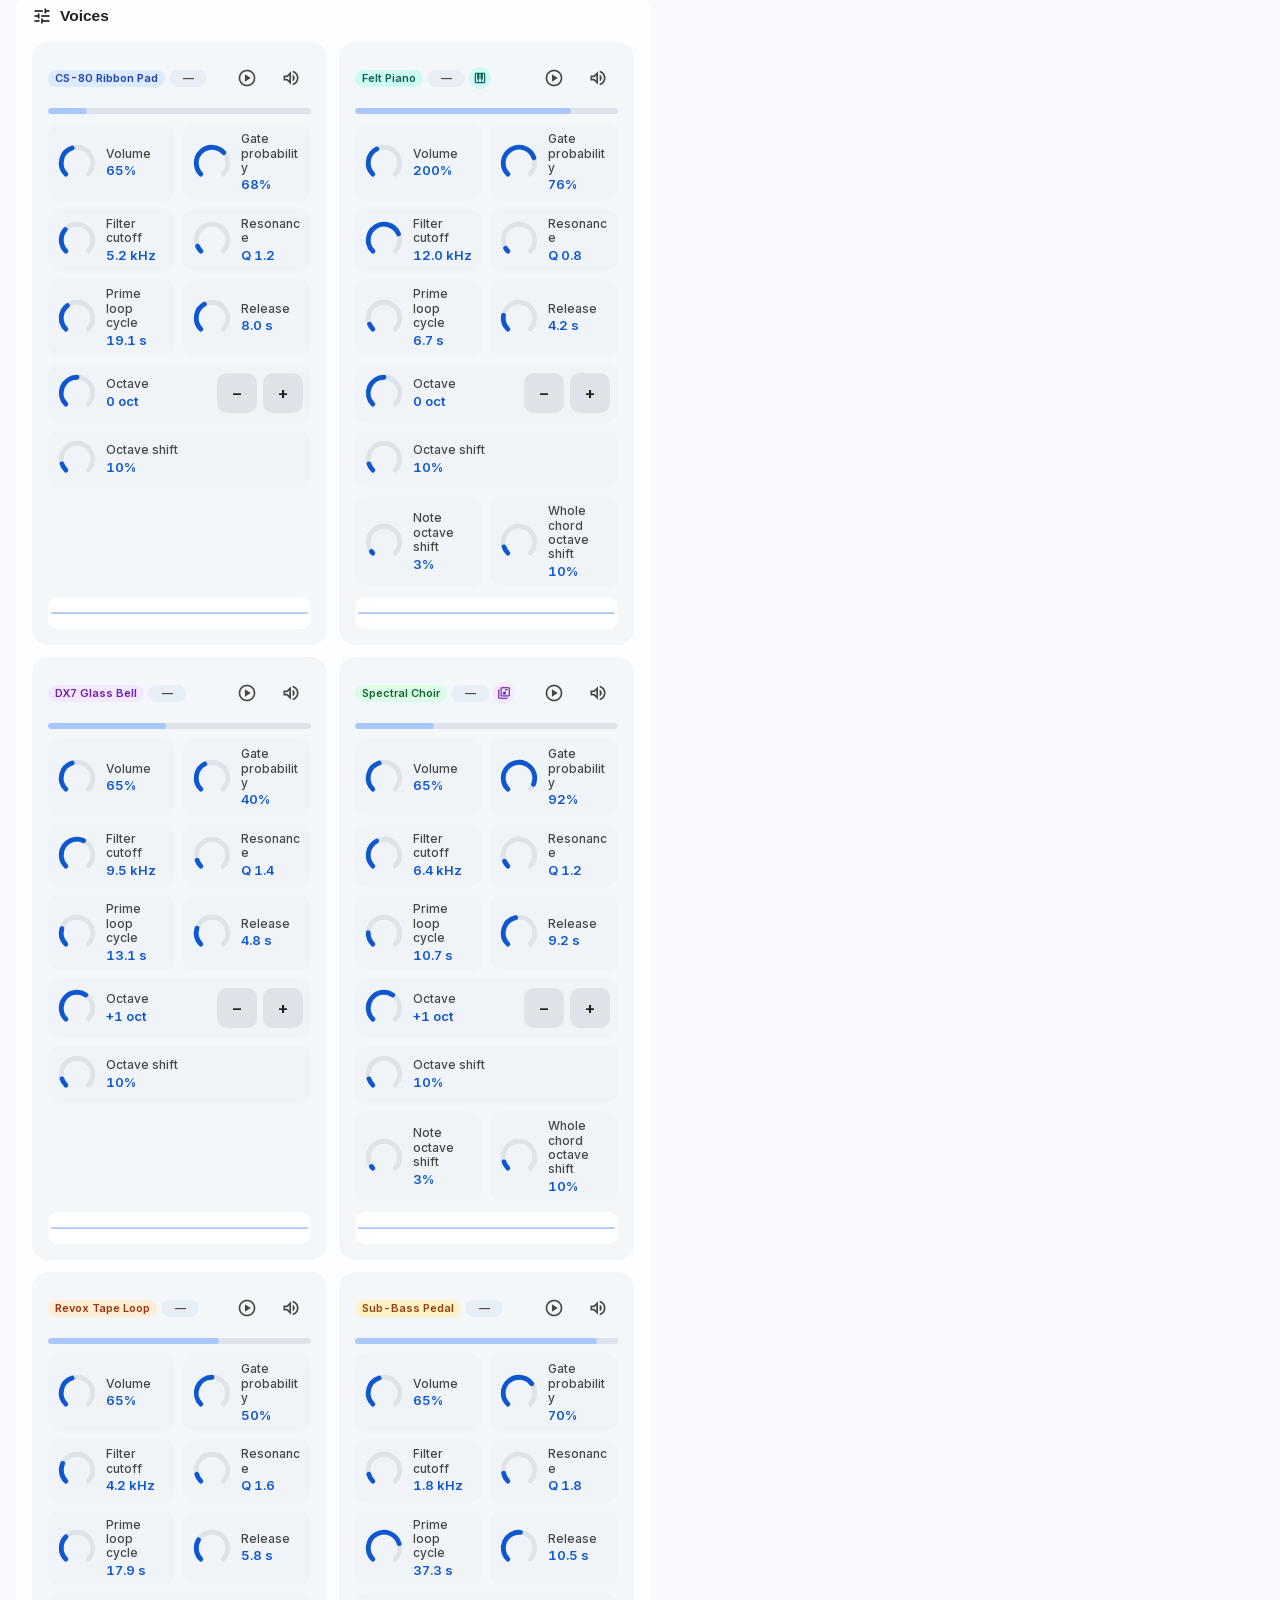
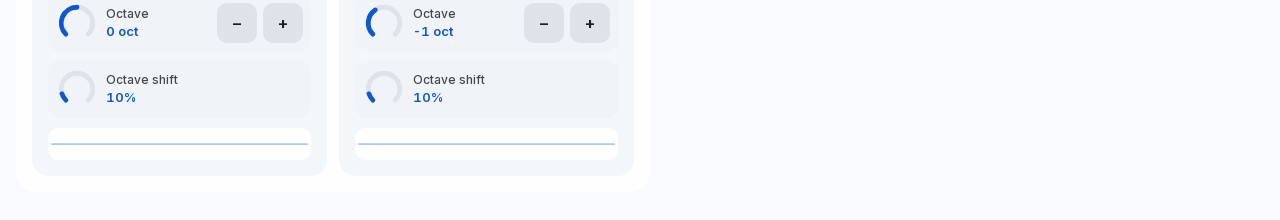
==== commit 1d3f5c5a: "Upgrade social preview image to 1200x630 og-preview.png + canonical/schema.org tags" ====
--- a/index.html
+++ b/index.html
@@ -4,19 +4,38 @@
   <meta charset="UTF-8">
   <meta name="viewport" content="width=device-width, initial-scale=1.0">
   <title>Enso Soundscapes</title>
+  <link rel="canonical" href="https://billtribble.github.io/Enso-Soundscapes/">
+  <link rel="image_src" href="https://billtribble.github.io/Enso-Soundscapes/og-preview.png">
   <meta name="description" content="Generative ambient soundscapes and probabilistic tape-loop studio.">
+  <meta itemprop="name" content="Enso Soundscapes">
+  <meta itemprop="description" content="Generative ambient soundscapes and probabilistic tape-loop studio.">
+  <meta itemprop="image" content="https://billtribble.github.io/Enso-Soundscapes/og-preview.png">
   <meta property="og:type" content="website">
+  <meta property="og:url" content="https://billtribble.github.io/Enso-Soundscapes/">
+  <meta property="og:site_name" content="Enso Soundscapes">
   <meta property="og:title" content="Enso Soundscapes">
   <meta property="og:description" content="Generative ambient soundscapes and probabilistic tape-loop studio.">
-  <meta property="og:url" content="https://billtribble.github.io/Enso-Soundscapes/">
-  <meta property="og:image" content="https://billtribble.github.io/Enso-Soundscapes/preview.png">
+  <meta property="og:image" content="https://billtribble.github.io/Enso-Soundscapes/og-preview.png">
   <meta property="og:image:type" content="image/png">
-  <meta property="og:image:width" content="1080">
-  <meta property="og:image:height" content="1080">
+  <meta property="og:image:width" content="1200">
+  <meta property="og:image:height" content="630">
+  <meta property="og:image:alt" content="Enso Soundscapes generative ambient soundscape and probabilistic tape-loop studio">
   <meta name="twitter:card" content="summary_large_image">
   <meta name="twitter:title" content="Enso Soundscapes">
   <meta name="twitter:description" content="Generative ambient soundscapes and probabilistic tape-loop studio.">
-  <meta name="twitter:image" content="https://billtribble.github.io/Enso-Soundscapes/preview.png">
+  <meta name="twitter:image" content="https://billtribble.github.io/Enso-Soundscapes/og-preview.png">
+  <meta name="twitter:image:alt" content="Enso Soundscapes generative ambient soundscape and probabilistic tape-loop studio">
+  <script type="application/ld+json">
+  {
+    "@context": "https://schema.org",
+    "@type": "WebApplication",
+    "name": "Enso Soundscapes",
+    "url": "https://billtribble.github.io/Enso-Soundscapes/",
+    "description": "Generative ambient soundscapes and probabilistic tape-loop studio.",
+    "image": "https://billtribble.github.io/Enso-Soundscapes/og-preview.png",
+    "thumbnailUrl": "https://billtribble.github.io/Enso-Soundscapes/og-preview.png"
+  }
+  </script>
   <script>
     if (window.location.protocol !== 'file:' && window.location.hostname !== '127.0.0.1' && window.location.hostname !== 'localhost' && !window.location.hash.includes('selftest=1') && !navigator.webdriver) {
       var l = document.createElement('link');
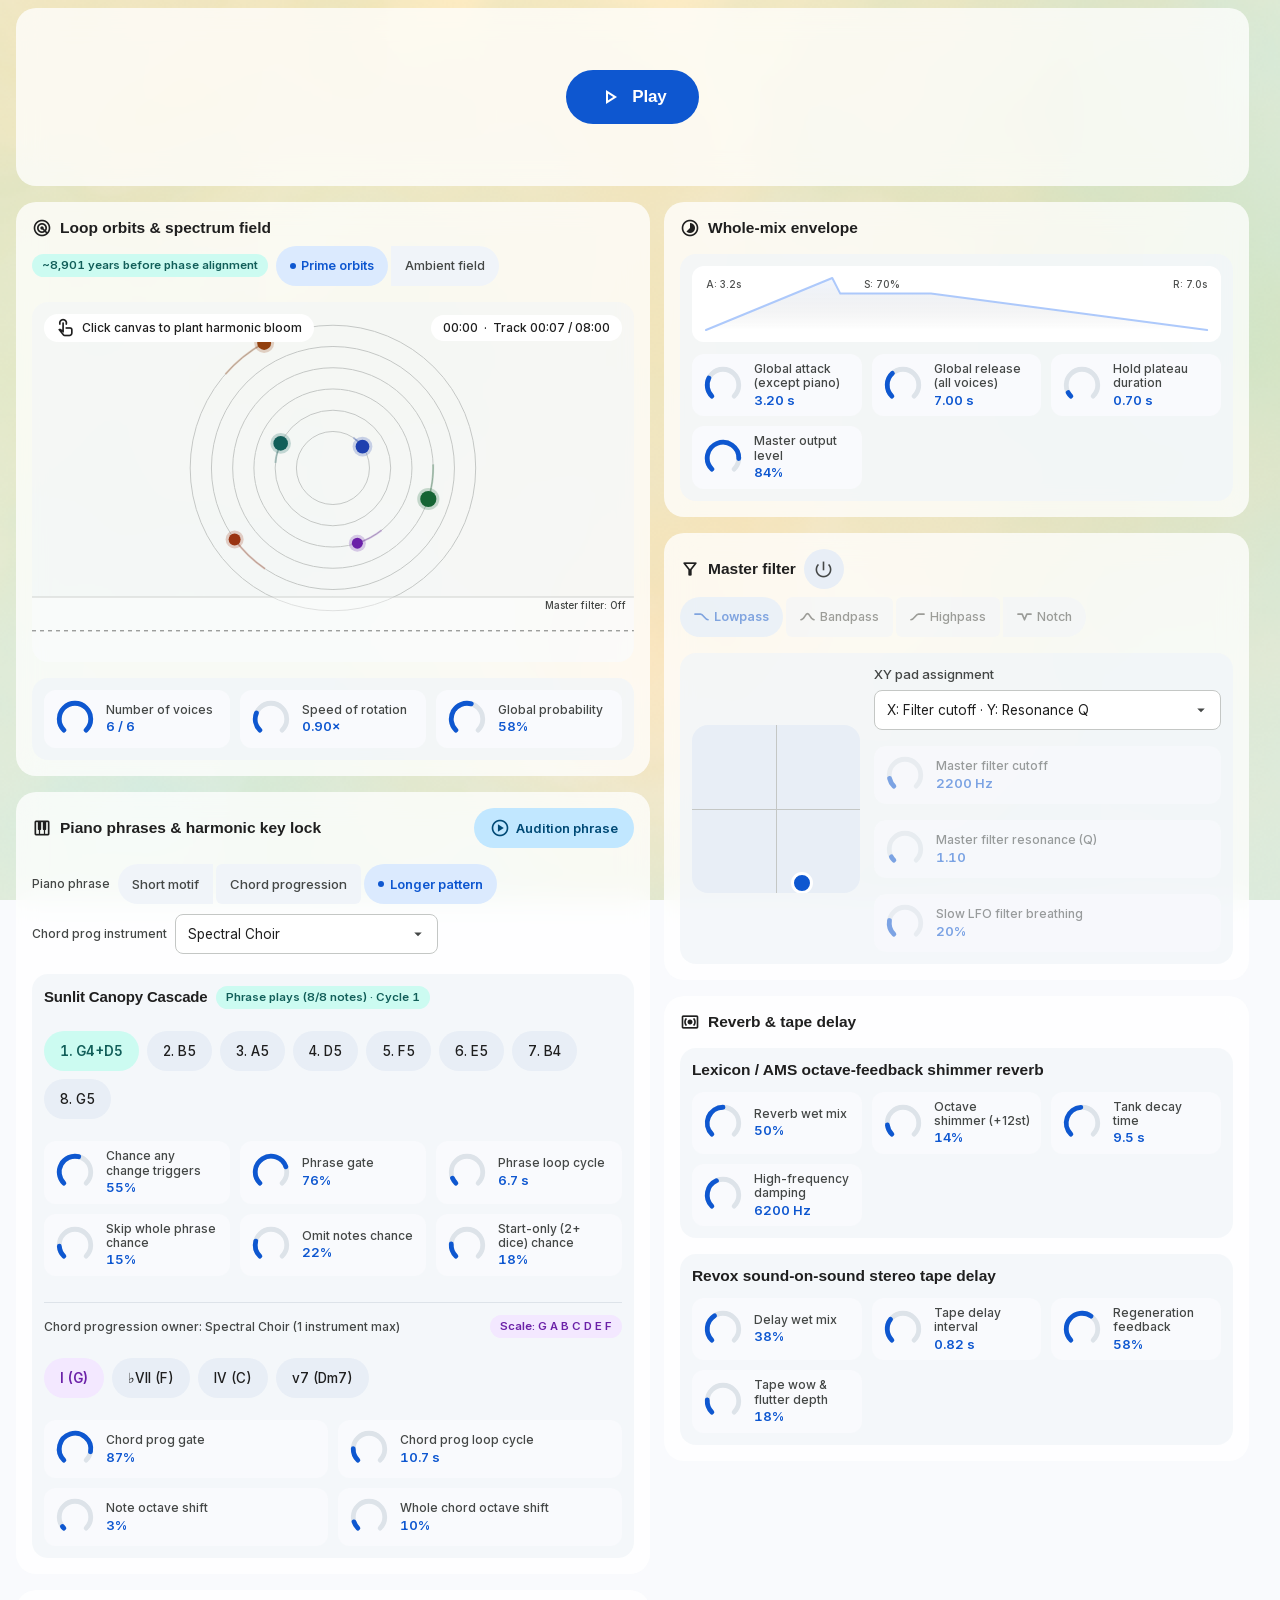
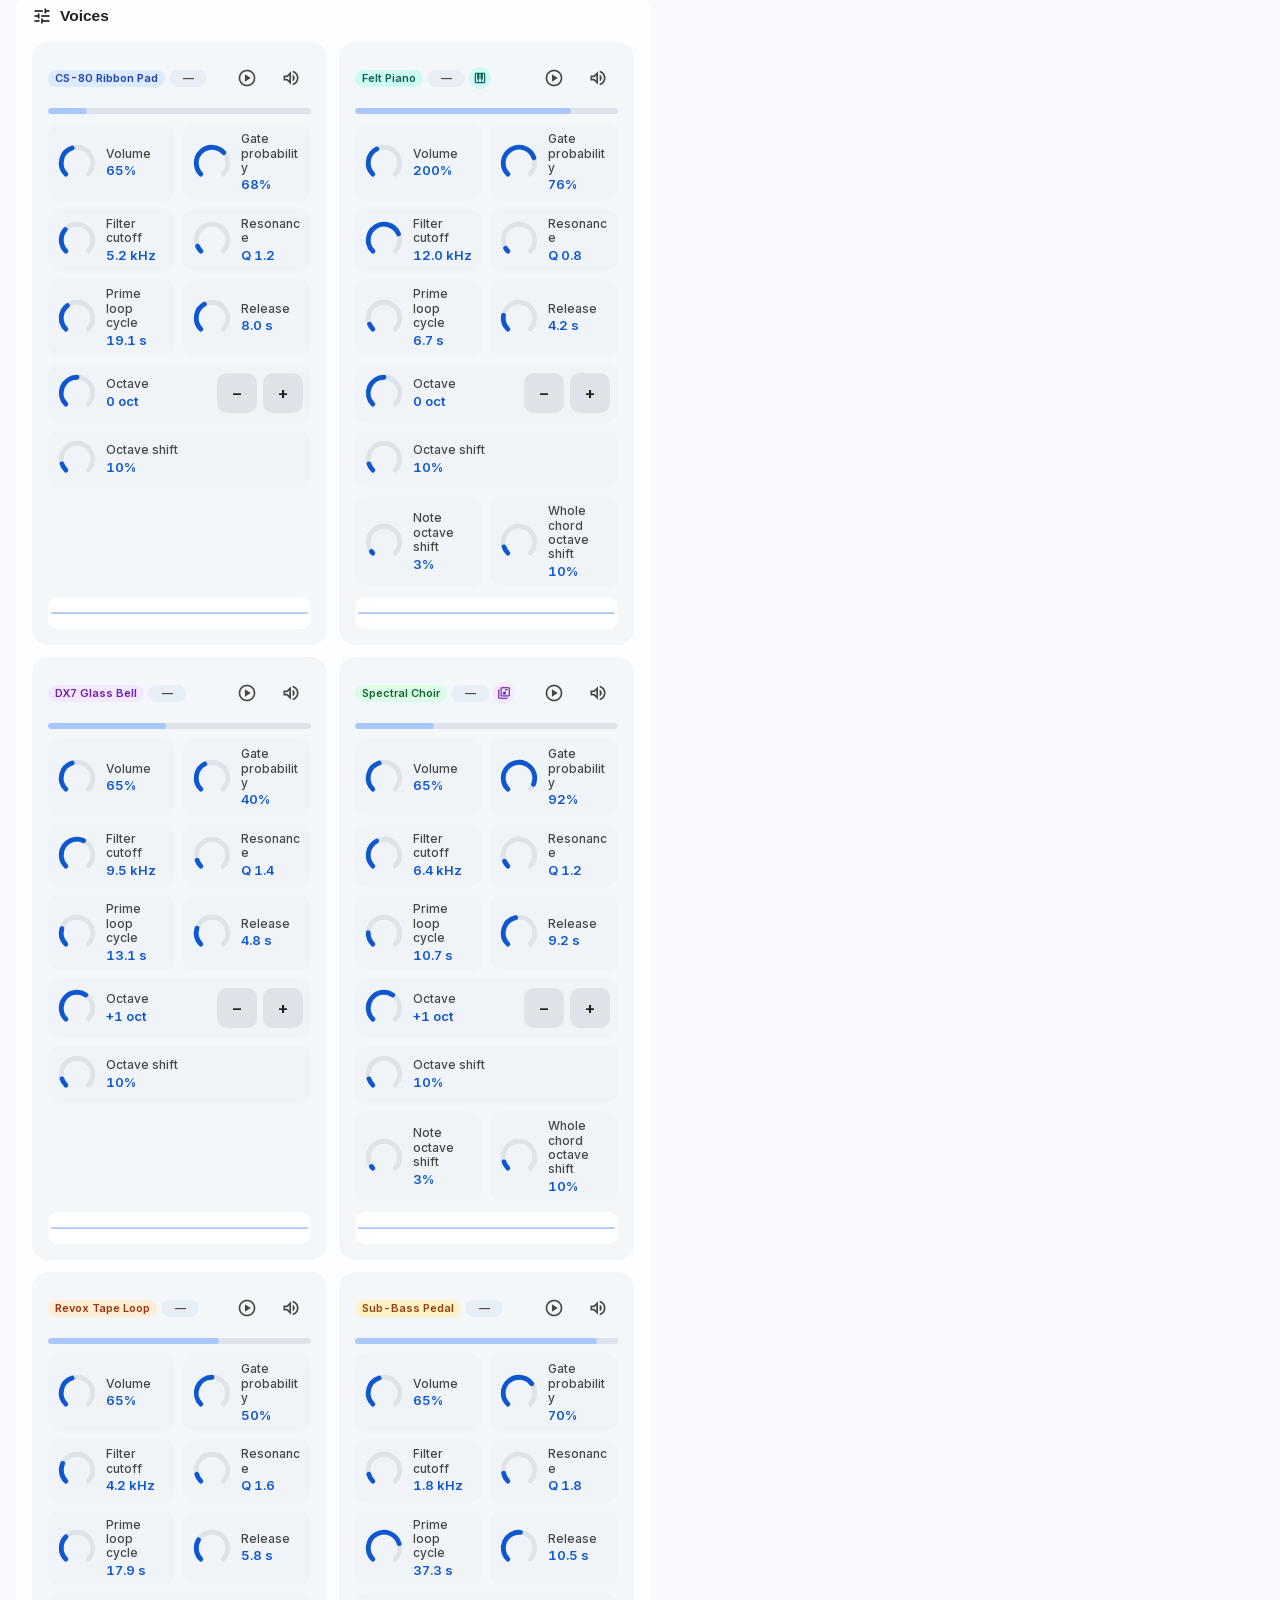
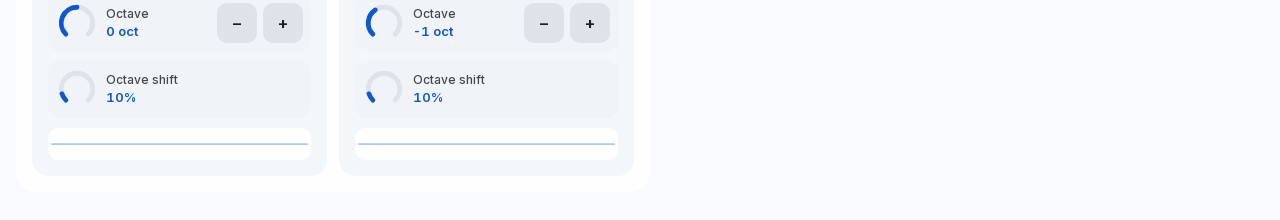
==== commit 8f928f3c: "Add invisible GoatCounter pageview analytics" ====
--- a/index.html
+++ b/index.html
@@ -63,6 +63,7 @@
   <link rel="stylesheet" href="css/mixer-dials.css?v=25">
   <link rel="stylesheet" href="css/patch-storage.css?v=25">
   <link rel="stylesheet" href="css/aurora.css?v=25">
+  <script data-goatcounter="https://billtribble.goatcounter.com/count" async src="https://gc.zgo.at/count.js"></script>
 </head>
 <body class="slider-scope slider-style-tonal-fill-bar slider-size-std startup-banner-active" data-control-style="dials">
   <canvas id="aurora" aria-hidden="true"></canvas>
